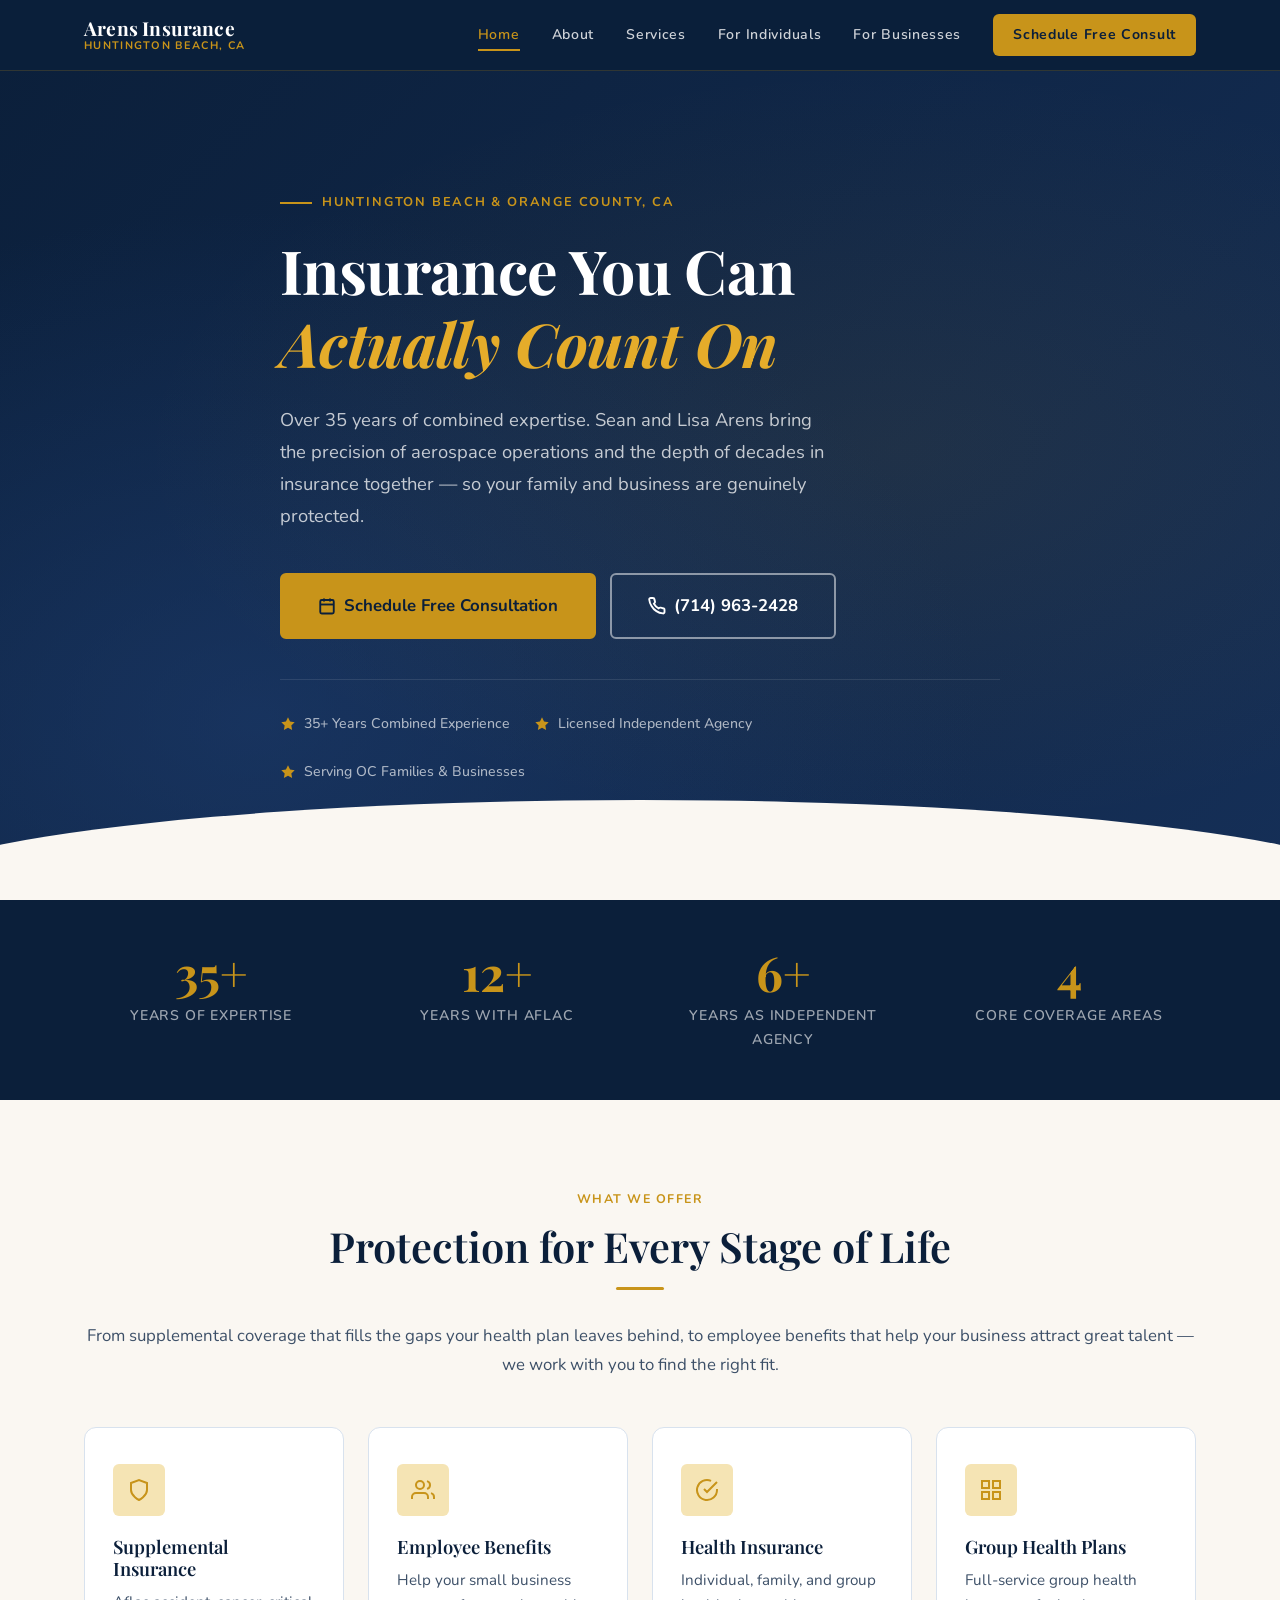
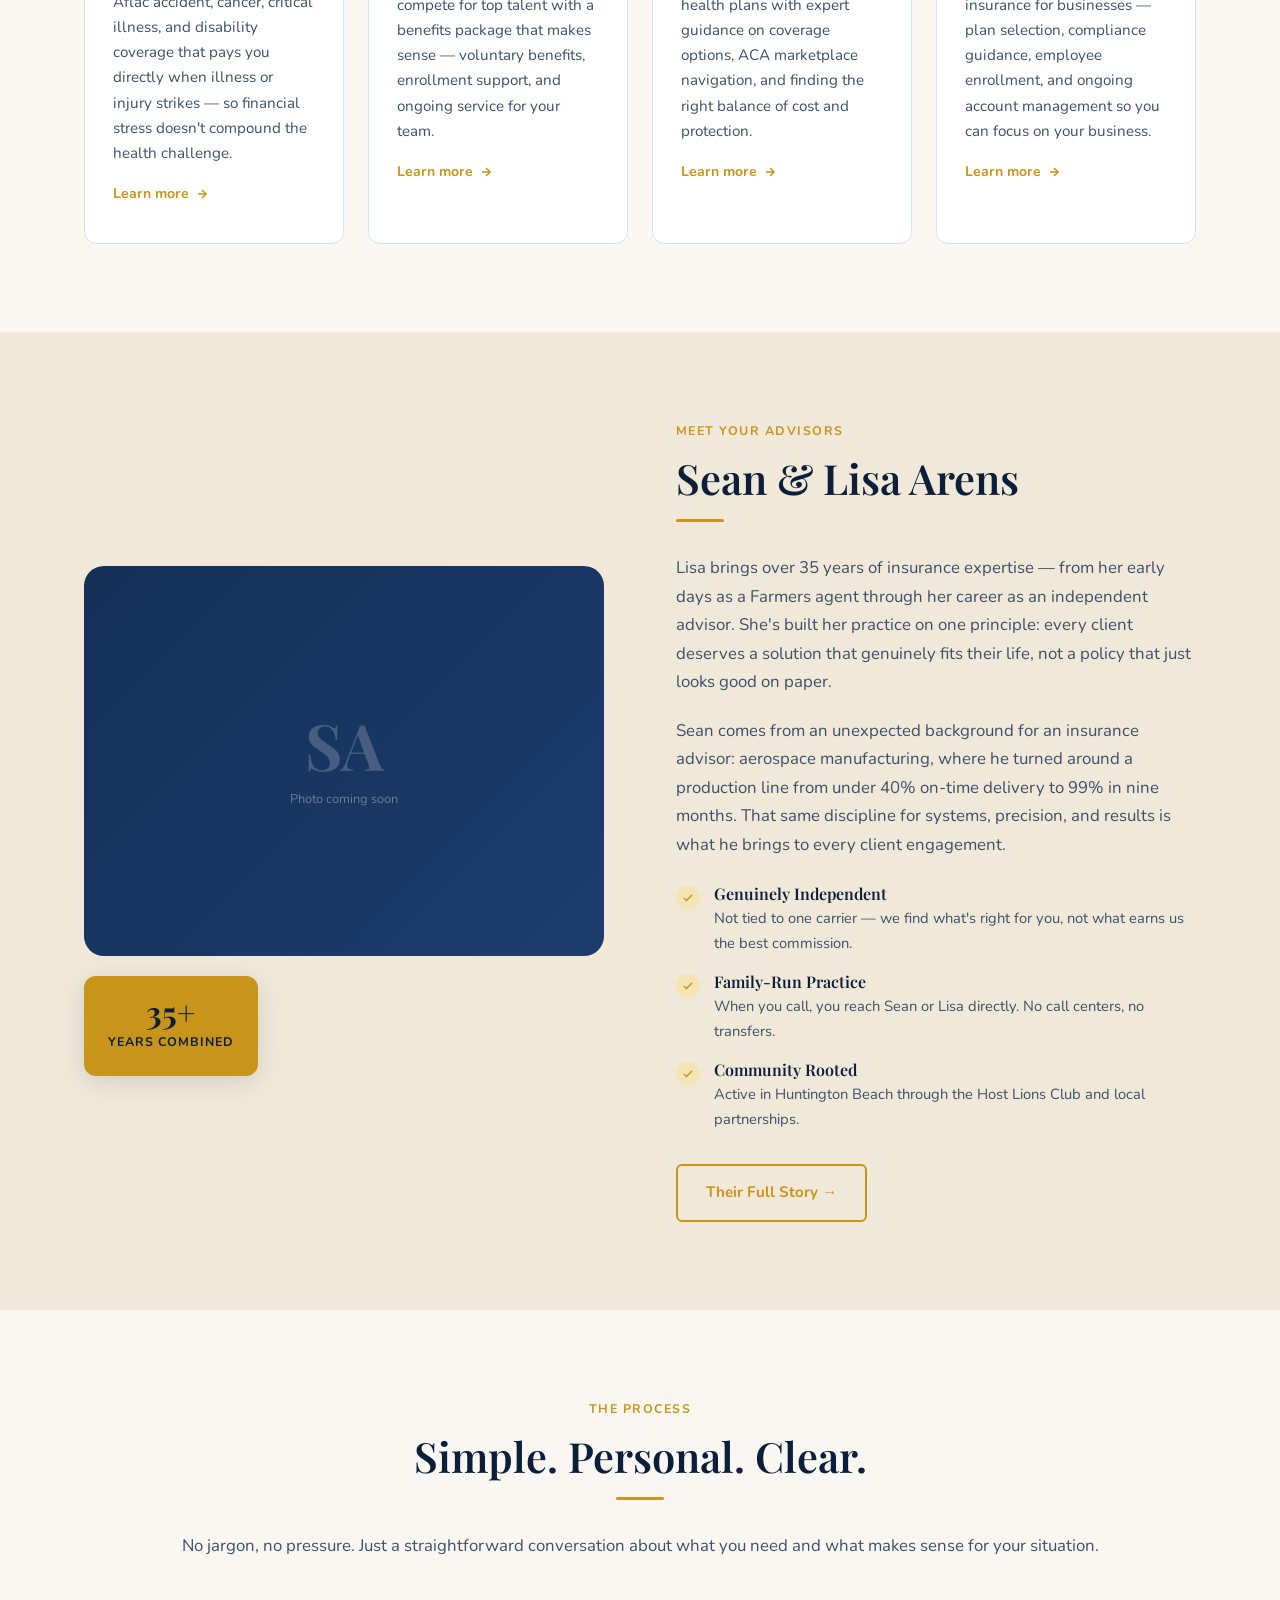
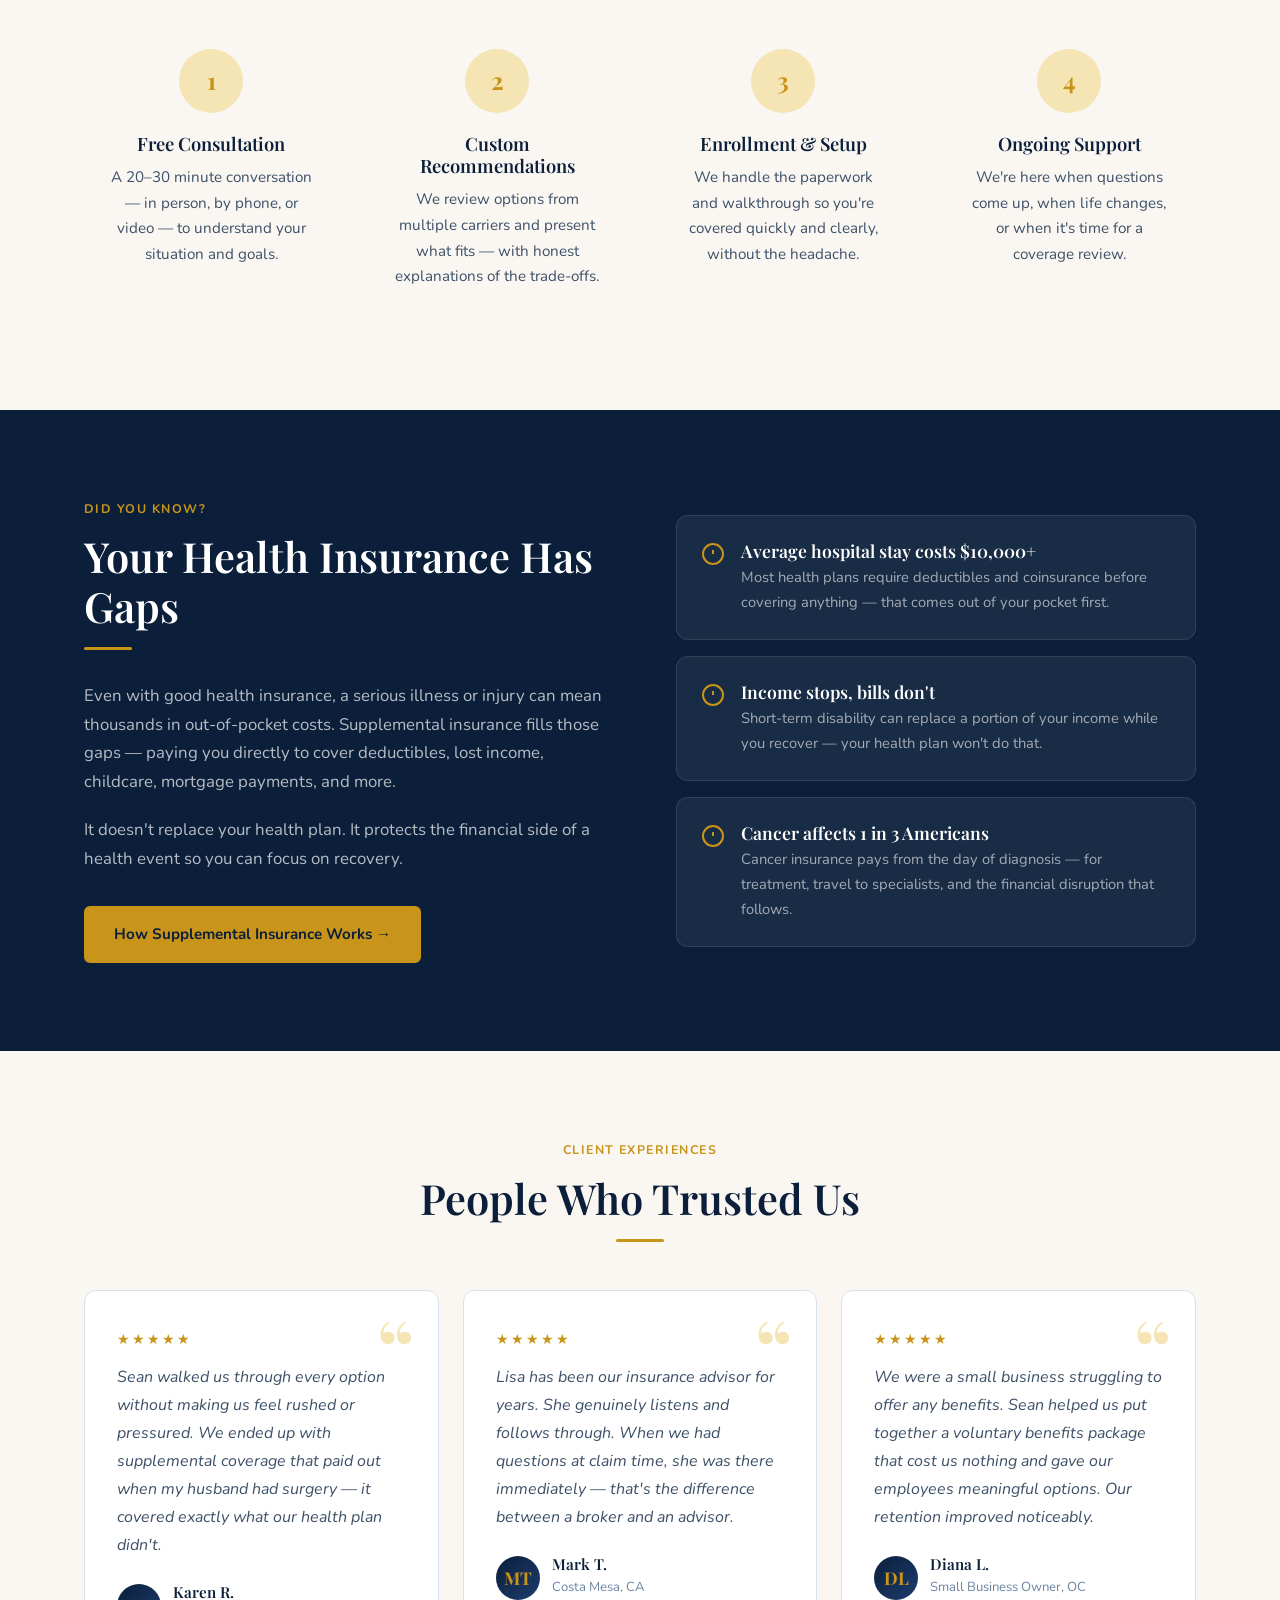
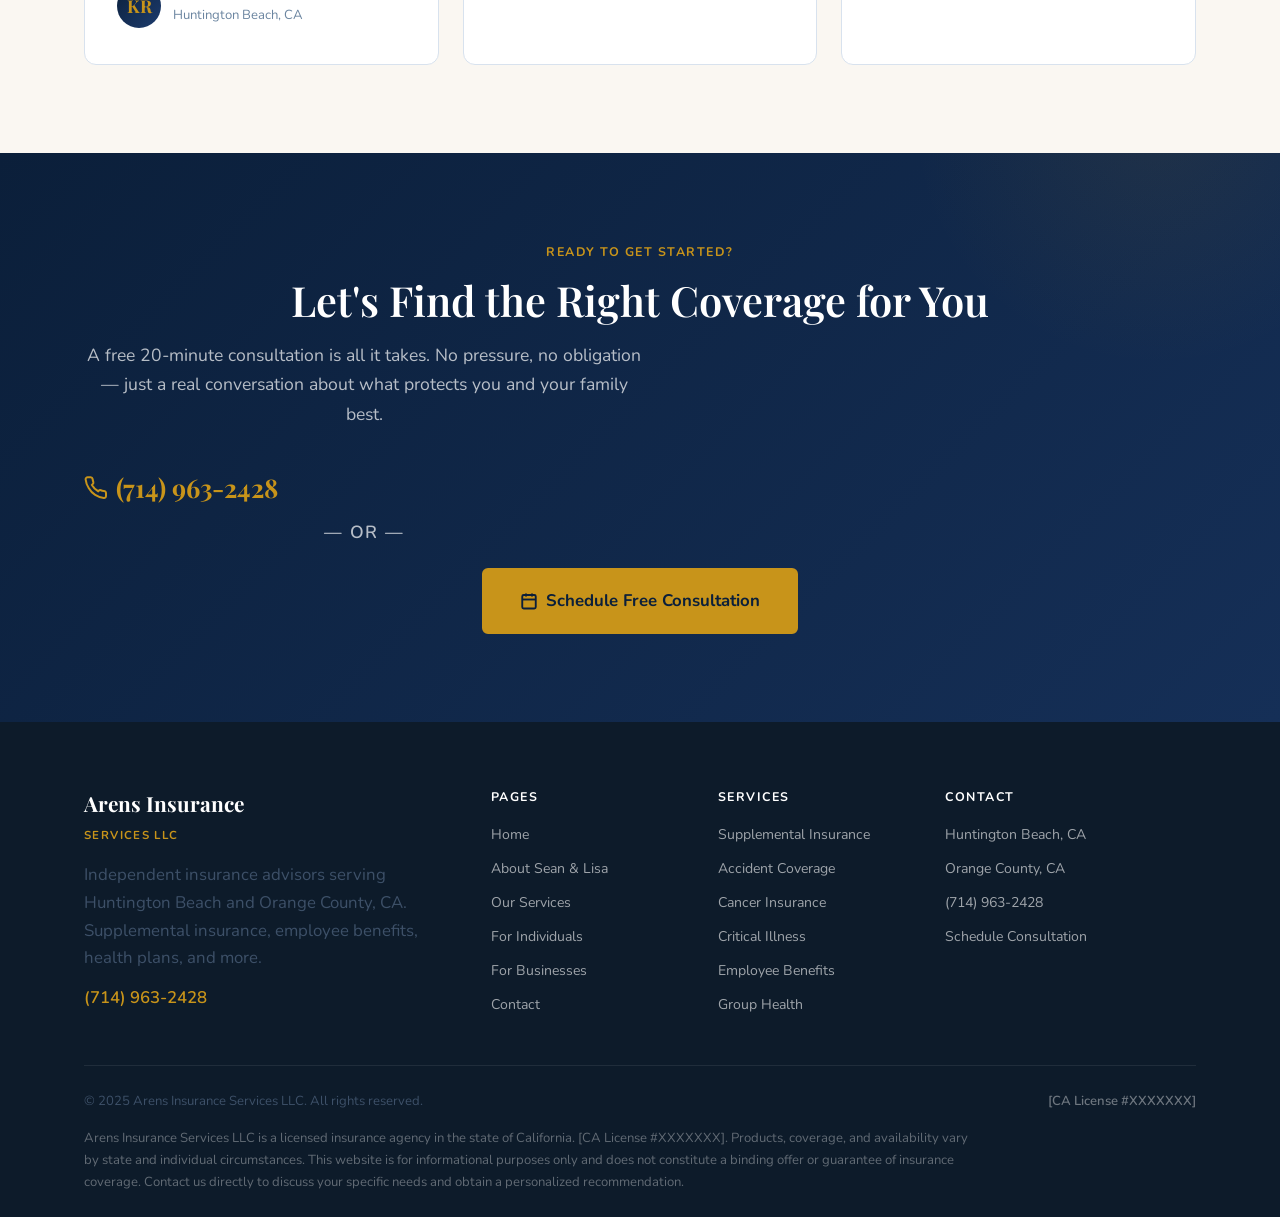
==== index.html @ 221b2eea "Initial website deployment" ====
<!DOCTYPE html>
<html lang="en">
<head>
  <meta charset="UTF-8">
  <meta name="viewport" content="width=device-width, initial-scale=1.0">
  <meta name="description" content="Arens Insurance Services — Huntington Beach's trusted independent insurance agency. Supplemental insurance, employee benefits, health insurance, and more. Sean & Lisa Arens, serving Orange County, CA.">
  <title>Arens Insurance Services | Huntington Beach, CA</title>
  <link rel="stylesheet" href="styles.css">
</head>
<body>

<!-- NAV -->
<nav class="nav">
  <div class="container nav-inner">
    <a href="index.html" class="nav-logo">
      <span class="nav-logo-name">Arens Insurance</span>
      <span class="nav-logo-tagline">Huntington Beach, CA</span>
    </a>
    <div class="nav-links">
      <a href="index.html">Home</a>
      <a href="about.html">About</a>
      <a href="services.html">Services</a>
      <a href="individuals.html">For Individuals</a>
      <a href="businesses.html">For Businesses</a>
      <a href="contact.html" class="nav-cta">Schedule Free Consult</a>
    </div>
    <button class="hamburger" aria-label="Toggle menu">
      <span></span><span></span><span></span>
    </button>
  </div>
</nav>

<!-- HERO -->
<section class="hero">
  <div class="hero-bg"></div>
  <div class="hero-wave"></div>
  <div class="container">
    <div class="hero-content">
      <span class="hero-eyebrow animate-fade-up">Huntington Beach &amp; Orange County, CA</span>
      <h1 class="animate-fade-up delay-1">
        Insurance You Can<br>
        <em>Actually Count On</em>
      </h1>
      <p class="hero-sub animate-fade-up delay-2">
        Over 35 years of combined expertise. Sean and Lisa Arens bring the precision 
        of aerospace operations and the depth of decades in insurance together — 
        so your family and business are genuinely protected.
      </p>
      <div class="btn-group animate-fade-up delay-3">
        <a href="contact.html" class="btn btn-primary btn-lg">
          <svg width="18" height="18" viewBox="0 0 24 24" fill="none" stroke="currentColor" stroke-width="2.5"><rect x="3" y="4" width="18" height="18" rx="2"/><line x1="16" y1="2" x2="16" y2="6"/><line x1="8" y1="2" x2="8" y2="6"/><line x1="3" y1="10" x2="21" y2="10"/></svg>
          Schedule Free Consultation
        </a>
        <a href="tel:7149632428" class="btn btn-outline btn-lg">
          <svg width="18" height="18" viewBox="0 0 24 24" fill="none" stroke="currentColor" stroke-width="2.5"><path d="M22 16.92v3a2 2 0 0 1-2.18 2 19.79 19.79 0 0 1-8.63-3.07A19.5 19.5 0 0 1 4.69 12a19.79 19.79 0 0 1-3.07-8.67A2 2 0 0 1 3.6 1.28h3a2 2 0 0 1 2 1.72c.127.96.361 1.903.7 2.81a2 2 0 0 1-.45 2.11L7.91 8.96a16 16 0 0 0 6.29 6.29l.54-.54a2 2 0 0 1 2.11-.45c.907.339 1.85.573 2.81.7A2 2 0 0 1 22 16.92z"/></svg>
          (714) 963-2428
        </a>
      </div>
      <div class="hero-trust animate-fade-up delay-4">
        <div class="hero-trust-item">
          <svg width="16" height="16" viewBox="0 0 24 24" fill="currentColor"><path d="M12 2l3.09 6.26L22 9.27l-5 4.87 1.18 6.88L12 17.77l-6.18 3.25L7 14.14 2 9.27l6.91-1.01L12 2z"/></svg>
          35+ Years Combined Experience
        </div>
        <div class="hero-trust-item">
          <svg width="16" height="16" viewBox="0 0 24 24" fill="currentColor"><path d="M12 2l3.09 6.26L22 9.27l-5 4.87 1.18 6.88L12 17.77l-6.18 3.25L7 14.14 2 9.27l6.91-1.01L12 2z"/></svg>
          Licensed Independent Agency
        </div>
        <div class="hero-trust-item">
          <svg width="16" height="16" viewBox="0 0 24 24" fill="currentColor"><path d="M12 2l3.09 6.26L22 9.27l-5 4.87 1.18 6.88L12 17.77l-6.18 3.25L7 14.14 2 9.27l6.91-1.01L12 2z"/></svg>
          Serving OC Families &amp; Businesses
        </div>
      </div>
    </div>
  </div>
</section>

<!-- STATS BAR -->
<div class="stats-bar">
  <div class="container">
    <div class="stats-grid">
      <div class="stat-item">
        <div class="stat-number">35+</div>
        <div class="stat-label">Years of Expertise</div>
      </div>
      <div class="stat-item">
        <div class="stat-number">12+</div>
        <div class="stat-label">Years with Aflac</div>
      </div>
      <div class="stat-item">
        <div class="stat-number">6+</div>
        <div class="stat-label">Years as Independent Agency</div>
      </div>
      <div class="stat-item">
        <div class="stat-number">4</div>
        <div class="stat-label">Core Coverage Areas</div>
      </div>
    </div>
  </div>
</div>

<!-- SERVICES OVERVIEW -->
<section class="section">
  <div class="container">
    <div class="text-center" style="margin-bottom:48px">
      <span class="section-label">What We Offer</span>
      <h2 class="section-title">Protection for Every Stage of Life</h2>
      <div class="divider divider-center"></div>
      <p>From supplemental coverage that fills the gaps your health plan leaves behind, to employee benefits that help your business attract great talent — we work with you to find the right fit.</p>
    </div>
    <div class="services-grid">
      <div class="service-card">
        <div class="service-icon">
          <svg width="24" height="24" viewBox="0 0 24 24" fill="none" stroke="currentColor" stroke-width="2"><path d="M12 22s8-4 8-10V5l-8-3-8 3v7c0 6 8 10 8 10z"/></svg>
        </div>
        <h3>Supplemental Insurance</h3>
        <p>Aflac accident, cancer, critical illness, and disability coverage that pays you directly when illness or injury strikes — so financial stress doesn't compound the health challenge.</p>
        <a href="services.html" class="service-card-link">
          Learn more
          <svg width="14" height="14" viewBox="0 0 24 24" fill="none" stroke="currentColor" stroke-width="2.5"><path d="M5 12h14M12 5l7 7-7 7"/></svg>
        </a>
      </div>
      <div class="service-card">
        <div class="service-icon">
          <svg width="24" height="24" viewBox="0 0 24 24" fill="none" stroke="currentColor" stroke-width="2"><path d="M17 21v-2a4 4 0 0 0-4-4H5a4 4 0 0 0-4 4v2"/><circle cx="9" cy="7" r="4"/><path d="M23 21v-2a4 4 0 0 0-3-3.87"/><path d="M16 3.13a4 4 0 0 1 0 7.75"/></svg>
        </div>
        <h3>Employee Benefits</h3>
        <p>Help your small business compete for top talent with a benefits package that makes sense — voluntary benefits, enrollment support, and ongoing service for your team.</p>
        <a href="businesses.html" class="service-card-link">
          Learn more
          <svg width="14" height="14" viewBox="0 0 24 24" fill="none" stroke="currentColor" stroke-width="2.5"><path d="M5 12h14M12 5l7 7-7 7"/></svg>
        </a>
      </div>
      <div class="service-card">
        <div class="service-icon">
          <svg width="24" height="24" viewBox="0 0 24 24" fill="none" stroke="currentColor" stroke-width="2"><path d="M22 11.08V12a10 10 0 1 1-5.93-9.14"/><polyline points="22 4 12 14.01 9 11.01"/></svg>
        </div>
        <h3>Health Insurance</h3>
        <p>Individual, family, and group health plans with expert guidance on coverage options, ACA marketplace navigation, and finding the right balance of cost and protection.</p>
        <a href="individuals.html" class="service-card-link">
          Learn more
          <svg width="14" height="14" viewBox="0 0 24 24" fill="none" stroke="currentColor" stroke-width="2.5"><path d="M5 12h14M12 5l7 7-7 7"/></svg>
        </a>
      </div>
      <div class="service-card">
        <div class="service-icon">
          <svg width="24" height="24" viewBox="0 0 24 24" fill="none" stroke="currentColor" stroke-width="2"><rect x="3" y="3" width="7" height="7"/><rect x="14" y="3" width="7" height="7"/><rect x="14" y="14" width="7" height="7"/><rect x="3" y="14" width="7" height="7"/></svg>
        </div>
        <h3>Group Health Plans</h3>
        <p>Full-service group health insurance for businesses — plan selection, compliance guidance, employee enrollment, and ongoing account management so you can focus on your business.</p>
        <a href="businesses.html" class="service-card-link">
          Learn more
          <svg width="14" height="14" viewBox="0 0 24 24" fill="none" stroke="currentColor" stroke-width="2.5"><path d="M5 12h14M12 5l7 7-7 7"/></svg>
        </a>
      </div>
    </div>
  </div>
</section>

<!-- MEET SEAN & LISA -->
<section class="section section-sand">
  <div class="container">
    <div class="two-col">
      <div class="col-img">
        <div class="col-img-main" style="min-height:360px">
          <div style="text-align:center;padding:40px">
            <div style="font-family:var(--font-display);font-size:4rem;font-weight:700;color:rgba(255,255,255,.2);line-height:1">SA</div>
            <p style="color:rgba(255,255,255,.35);font-size:.8rem;margin-top:12px">Photo coming soon</p>
          </div>
        </div>
        <div class="col-img-badge" style="position:relative;bottom:auto;right:auto;display:inline-block;margin-top:20px">
          <strong>35+</strong>
          <span>Years Combined</span>
        </div>
      </div>
      <div>
        <span class="section-label">Meet Your Advisors</span>
        <h2 class="section-title">Sean &amp; Lisa Arens</h2>
        <div class="divider"></div>
        <p style="margin-bottom:20px">
          Lisa brings over 35 years of insurance expertise — from her early days as a Farmers agent through her career as an independent advisor. She's built her practice on one principle: every client deserves a solution that genuinely fits their life, not a policy that just looks good on paper.
        </p>
        <p style="margin-bottom:24px">
          Sean comes from an unexpected background for an insurance advisor: aerospace manufacturing, where he turned around a production line from under 40% on-time delivery to 99% in nine months. That same discipline for systems, precision, and results is what he brings to every client engagement.
        </p>
        <div class="feature-list">
          <div class="feature-item">
            <div class="feature-check">
              <svg width="12" height="12" viewBox="0 0 24 24" fill="none" stroke="currentColor" stroke-width="3"><polyline points="20 6 9 17 4 12"/></svg>
            </div>
            <div class="feature-item-content">
              <h4>Genuinely Independent</h4>
              <p>Not tied to one carrier — we find what's right for you, not what earns us the best commission.</p>
            </div>
          </div>
          <div class="feature-item">
            <div class="feature-check">
              <svg width="12" height="12" viewBox="0 0 24 24" fill="none" stroke="currentColor" stroke-width="3"><polyline points="20 6 9 17 4 12"/></svg>
            </div>
            <div class="feature-item-content">
              <h4>Family-Run Practice</h4>
              <p>When you call, you reach Sean or Lisa directly. No call centers, no transfers.</p>
            </div>
          </div>
          <div class="feature-item">
            <div class="feature-check">
              <svg width="12" height="12" viewBox="0 0 24 24" fill="none" stroke="currentColor" stroke-width="3"><polyline points="20 6 9 17 4 12"/></svg>
            </div>
            <div class="feature-item-content">
              <h4>Community Rooted</h4>
              <p>Active in Huntington Beach through the Host Lions Club and local partnerships.</p>
            </div>
          </div>
        </div>
        <a href="about.html" class="btn btn-outline-amber" style="margin-top:8px">Their Full Story →</a>
      </div>
    </div>
  </div>
</section>

<!-- HOW IT WORKS -->
<section class="section">
  <div class="container">
    <div class="text-center" style="margin-bottom:56px">
      <span class="section-label">The Process</span>
      <h2 class="section-title">Simple. Personal. Clear.</h2>
      <div class="divider divider-center"></div>
      <p>No jargon, no pressure. Just a straightforward conversation about what you need and what makes sense for your situation.</p>
    </div>
    <div style="display:grid;grid-template-columns:repeat(auto-fit,minmax(240px,1fr));gap:32px">
      <div style="text-align:center;padding:32px 24px">
        <div style="width:64px;height:64px;background:var(--amber-pale);border-radius:50%;display:flex;align-items:center;justify-content:center;margin:0 auto 20px;font-family:var(--font-display);font-size:1.5rem;font-weight:700;color:var(--amber)">1</div>
        <h3 style="font-size:1.15rem;margin-bottom:10px">Free Consultation</h3>
        <p style="font-size:.95rem">A 20–30 minute conversation — in person, by phone, or video — to understand your situation and goals.</p>
      </div>
      <div style="text-align:center;padding:32px 24px">
        <div style="width:64px;height:64px;background:var(--amber-pale);border-radius:50%;display:flex;align-items:center;justify-content:center;margin:0 auto 20px;font-family:var(--font-display);font-size:1.5rem;font-weight:700;color:var(--amber)">2</div>
        <h3 style="font-size:1.15rem;margin-bottom:10px">Custom Recommendations</h3>
        <p style="font-size:.95rem">We review options from multiple carriers and present what fits — with honest explanations of the trade-offs.</p>
      </div>
      <div style="text-align:center;padding:32px 24px">
        <div style="width:64px;height:64px;background:var(--amber-pale);border-radius:50%;display:flex;align-items:center;justify-content:center;margin:0 auto 20px;font-family:var(--font-display);font-size:1.5rem;font-weight:700;color:var(--amber)">3</div>
        <h3 style="font-size:1.15rem;margin-bottom:10px">Enrollment &amp; Setup</h3>
        <p style="font-size:.95rem">We handle the paperwork and walkthrough so you're covered quickly and clearly, without the headache.</p>
      </div>
      <div style="text-align:center;padding:32px 24px">
        <div style="width:64px;height:64px;background:var(--amber-pale);border-radius:50%;display:flex;align-items:center;justify-content:center;margin:0 auto 20px;font-family:var(--font-display);font-size:1.5rem;font-weight:700;color:var(--amber)">4</div>
        <h3 style="font-size:1.15rem;margin-bottom:10px">Ongoing Support</h3>
        <p style="font-size:.95rem">We're here when questions come up, when life changes, or when it's time for a coverage review.</p>
      </div>
    </div>
  </div>
</section>

<!-- WHY SUPPLEMENTAL -->
<section class="section section-dark">
  <div class="container">
    <div class="two-col">
      <div>
        <span class="section-label" style="color:var(--amber)">Did You Know?</span>
        <h2 class="section-title" style="color:var(--warm-white)">Your Health Insurance Has Gaps</h2>
        <div class="divider"></div>
        <p style="color:rgba(255,255,255,.7);margin-bottom:20px">
          Even with good health insurance, a serious illness or injury can mean thousands in out-of-pocket costs. Supplemental insurance fills those gaps — paying you directly to cover deductibles, lost income, childcare, mortgage payments, and more.
        </p>
        <p style="color:rgba(255,255,255,.7);margin-bottom:32px">
          It doesn't replace your health plan. It protects the financial side of a health event so you can focus on recovery.
        </p>
        <a href="individuals.html" class="btn btn-primary">How Supplemental Insurance Works →</a>
      </div>
      <div style="display:flex;flex-direction:column;gap:16px">
        <div style="background:rgba(255,255,255,.06);border:1px solid rgba(255,255,255,.1);border-radius:var(--radius-md);padding:24px;display:flex;gap:16px;align-items:flex-start">
          <div style="color:var(--amber);flex-shrink:0;margin-top:2px">
            <svg width="24" height="24" viewBox="0 0 24 24" fill="none" stroke="currentColor" stroke-width="2"><circle cx="12" cy="12" r="10"/><line x1="12" y1="8" x2="12" y2="12"/><line x1="12" y1="16" x2="12.01" y2="16"/></svg>
          </div>
          <div>
            <h4 style="color:var(--warm-white);margin-bottom:4px">Average hospital stay costs $10,000+</h4>
            <p style="color:rgba(255,255,255,.6);font-size:.92rem;margin:0">Most health plans require deductibles and coinsurance before covering anything — that comes out of your pocket first.</p>
          </div>
        </div>
        <div style="background:rgba(255,255,255,.06);border:1px solid rgba(255,255,255,.1);border-radius:var(--radius-md);padding:24px;display:flex;gap:16px;align-items:flex-start">
          <div style="color:var(--amber);flex-shrink:0;margin-top:2px">
            <svg width="24" height="24" viewBox="0 0 24 24" fill="none" stroke="currentColor" stroke-width="2"><circle cx="12" cy="12" r="10"/><line x1="12" y1="8" x2="12" y2="12"/><line x1="12" y1="16" x2="12.01" y2="16"/></svg>
          </div>
          <div>
            <h4 style="color:var(--warm-white);margin-bottom:4px">Income stops, bills don't</h4>
            <p style="color:rgba(255,255,255,.6);font-size:.92rem;margin:0">Short-term disability can replace a portion of your income while you recover — your health plan won't do that.</p>
          </div>
        </div>
        <div style="background:rgba(255,255,255,.06);border:1px solid rgba(255,255,255,.1);border-radius:var(--radius-md);padding:24px;display:flex;gap:16px;align-items:flex-start">
          <div style="color:var(--amber);flex-shrink:0;margin-top:2px">
            <svg width="24" height="24" viewBox="0 0 24 24" fill="none" stroke="currentColor" stroke-width="2"><circle cx="12" cy="12" r="10"/><line x1="12" y1="8" x2="12" y2="12"/><line x1="12" y1="16" x2="12.01" y2="16"/></svg>
          </div>
          <div>
            <h4 style="color:var(--warm-white);margin-bottom:4px">Cancer affects 1 in 3 Americans</h4>
            <p style="color:rgba(255,255,255,.6);font-size:.92rem;margin:0">Cancer insurance pays from the day of diagnosis — for treatment, travel to specialists, and the financial disruption that follows.</p>
          </div>
        </div>
      </div>
    </div>
  </div>
</section>

<!-- TESTIMONIALS -->
<section class="section">
  <div class="container">
    <div class="text-center" style="margin-bottom:48px">
      <span class="section-label">Client Experiences</span>
      <h2 class="section-title">People Who Trusted Us</h2>
      <div class="divider divider-center"></div>
    </div>
    <div class="testimonials-grid">
      <div class="testimonial-card">
        <div class="stars">★★★★★</div>
        <p class="testimonial-text">Sean walked us through every option without making us feel rushed or pressured. We ended up with supplemental coverage that paid out when my husband had surgery — it covered exactly what our health plan didn't.</p>
        <div class="testimonial-author">
          <div class="author-avatar">KR</div>
          <div class="author-info">
            <h4>Karen R.</h4>
            <span>Huntington Beach, CA</span>
          </div>
        </div>
      </div>
      <div class="testimonial-card">
        <div class="stars">★★★★★</div>
        <p class="testimonial-text">Lisa has been our insurance advisor for years. She genuinely listens and follows through. When we had questions at claim time, she was there immediately — that's the difference between a broker and an advisor.</p>
        <div class="testimonial-author">
          <div class="author-avatar">MT</div>
          <div class="author-info">
            <h4>Mark T.</h4>
            <span>Costa Mesa, CA</span>
          </div>
        </div>
      </div>
      <div class="testimonial-card">
        <div class="stars">★★★★★</div>
        <p class="testimonial-text">We were a small business struggling to offer any benefits. Sean helped us put together a voluntary benefits package that cost us nothing and gave our employees meaningful options. Our retention improved noticeably.</p>
        <div class="testimonial-author">
          <div class="author-avatar">DL</div>
          <div class="author-info">
            <h4>Diana L.</h4>
            <span>Small Business Owner, OC</span>
          </div>
        </div>
      </div>
    </div>
  </div>
</section>

<!-- CTA -->
<section class="cta-section">
  <div class="container text-center">
    <div class="cta-inner">
      <span class="section-label">Ready to Get Started?</span>
      <h2>Let's Find the Right Coverage for You</h2>
      <p>A free 20-minute consultation is all it takes. No pressure, no obligation — just a real conversation about what protects you and your family best.</p>
      <div class="cta-phones">
        <svg width="24" height="24" viewBox="0 0 24 24" fill="none" stroke="currentColor" stroke-width="2"><path d="M22 16.92v3a2 2 0 0 1-2.18 2 19.79 19.79 0 0 1-8.63-3.07A19.5 19.5 0 0 1 4.69 12a19.79 19.79 0 0 1-3.07-8.67A2 2 0 0 1 3.6 1.28h3a2 2 0 0 1 2 1.72c.127.96.361 1.903.7 2.81a2 2 0 0 1-.45 2.11L7.91 8.96a16 16 0 0 0 6.29 6.29l.54-.54a2 2 0 0 1 2.11-.45c.907.339 1.85.573 2.81.7A2 2 0 0 1 22 16.92z"/></svg>
        <a href="tel:7149632428">(714) 963-2428</a>
      </div>
      <p class="cta-or" style="margin-bottom:20px">— or —</p>
      <a href="contact.html" class="btn btn-primary btn-lg">
        <svg width="18" height="18" viewBox="0 0 24 24" fill="none" stroke="currentColor" stroke-width="2.5"><rect x="3" y="4" width="18" height="18" rx="2"/><line x1="16" y1="2" x2="16" y2="6"/><line x1="8" y1="2" x2="8" y2="6"/><line x1="3" y1="10" x2="21" y2="10"/></svg>
        Schedule Free Consultation
      </a>
    </div>
  </div>
</section>

<!-- FOOTER -->
<footer class="footer">
  <div class="container">
    <div class="footer-grid">
      <div class="footer-brand">
        <div class="footer-logo-name">Arens Insurance</div>
        <div class="footer-logo-tagline">Services LLC</div>
        <p>Independent insurance advisors serving Huntington Beach and Orange County, CA. Supplemental insurance, employee benefits, health plans, and more.</p>
        <p style="margin-top:12px">
          <a href="tel:7149632428" style="color:var(--amber);font-weight:600">(714) 963-2428</a>
        </p>
      </div>
      <div class="footer-col">
        <h5>Pages</h5>
        <ul>
          <li><a href="index.html">Home</a></li>
          <li><a href="about.html">About Sean &amp; Lisa</a></li>
          <li><a href="services.html">Our Services</a></li>
          <li><a href="individuals.html">For Individuals</a></li>
          <li><a href="businesses.html">For Businesses</a></li>
          <li><a href="contact.html">Contact</a></li>
        </ul>
      </div>
      <div class="footer-col">
        <h5>Services</h5>
        <ul>
          <li><a href="services.html">Supplemental Insurance</a></li>
          <li><a href="services.html">Accident Coverage</a></li>
          <li><a href="services.html">Cancer Insurance</a></li>
          <li><a href="services.html">Critical Illness</a></li>
          <li><a href="services.html">Employee Benefits</a></li>
          <li><a href="services.html">Group Health</a></li>
        </ul>
      </div>
      <div class="footer-col">
        <h5>Contact</h5>
        <ul>
          <li style="color:rgba(255,255,255,.6)">Huntington Beach, CA</li>
          <li style="color:rgba(255,255,255,.6)">Orange County, CA</li>
          <li><a href="tel:7149632428">(714) 963-2428</a></li>
          <li><a href="contact.html">Schedule Consultation</a></li>
        </ul>
      </div>
    </div>
    <div class="footer-bottom">
      <div class="footer-bottom-row">
        <p>© 2025 Arens Insurance Services LLC. All rights reserved.</p>
        <span class="footer-license">[CA License #XXXXXXX]</span>
      </div>
      <p class="footer-disclaimer">
        Arens Insurance Services LLC is a licensed insurance agency in the state of California. [CA License #XXXXXXX]. Products, coverage, and availability vary by state and individual circumstances. This website is for informational purposes only and does not constitute a binding offer or guarantee of insurance coverage. Contact us directly to discuss your specific needs and obtain a personalized recommendation.
      </p>
    </div>
  </div>
</footer>

<script src="script.js"></script>
</body>
</html>
---- styles.css ----
/* =====================================================
   ARENS INSURANCE SERVICES
   Elevated Coastal Professional Design System
   ===================================================== */
@import url('https://fonts.googleapis.com/css2?family=Playfair+Display:ital,wght@0,400;0,600;0,700;1,400;1,600&family=Nunito:wght@300;400;500;600;700&display=swap');

:root {
  --navy:       #0B1F3A;
  --navy-mid:   #152F57;
  --navy-light: #1D3C6E;
  --amber:      #C8941A;
  --amber-light:#E5AC2A;
  --amber-pale: #F5E4B4;
  --cream:      #FAF7F2;
  --warm-white: #FFFFFF;
  --sand:       #F0E8D9;
  --text-dark:  #0D1B2A;
  --text-mid:   #3D5068;
  --text-light: #6B85A0;
  --border:     #D8E2EE;
  --font-display: 'Playfair Display', Georgia, serif;
  --font-body:    'Nunito', -apple-system, sans-serif;
  --shadow-sm: 0 2px 8px rgba(11,31,58,0.08);
  --shadow-md: 0 6px 24px rgba(11,31,58,0.12);
  --shadow-lg: 0 16px 48px rgba(11,31,58,0.16);
  --radius-sm: 6px;
  --radius-md: 12px;
  --radius-lg: 20px;
  --transition: 0.25s ease;
  --max-width: 1160px;
}

*,*::before,*::after{box-sizing:border-box;margin:0;padding:0}
html{scroll-behavior:smooth;font-size:16px}
body{font-family:var(--font-body);color:var(--text-dark);background:var(--cream);line-height:1.7;-webkit-font-smoothing:antialiased}
img{max-width:100%;display:block}
a{color:inherit;text-decoration:none}
ul{list-style:none}

h1,h2,h3,h4{font-family:var(--font-display);line-height:1.2;color:var(--navy)}
h1{font-size:clamp(2.2rem,5vw,3.8rem);font-weight:700}
h2{font-size:clamp(1.7rem,3.5vw,2.6rem);font-weight:600}
h3{font-size:clamp(1.2rem,2.5vw,1.5rem);font-weight:600}
h4{font-size:1.1rem;font-weight:600}
p{color:var(--text-mid);font-size:1.05rem}

.container{max-width:var(--max-width);margin:0 auto;padding:0 24px}
.section{padding:88px 0}
.section-sm{padding:56px 0}
.section-dark{background:var(--navy)}
.section-sand{background:var(--sand)}
.text-center{text-align:center}
.text-amber{color:var(--amber)}
.text-white{color:var(--warm-white)}

.section-label{font-family:var(--font-body);font-size:.78rem;font-weight:700;letter-spacing:.12em;text-transform:uppercase;color:var(--amber);margin-bottom:12px;display:block}
.section-title{margin-bottom:16px}
.section-title+p{max-width:600px;font-size:1.1rem}
.text-center .section-title+p{margin:0 auto}
.divider{width:48px;height:3px;background:var(--amber);border-radius:2px;margin:16px 0 32px}
.divider-center{margin:16px auto 32px}

/* NAV */
.nav{position:fixed;top:0;left:0;right:0;z-index:1000;background:rgba(11,31,58,.97);backdrop-filter:blur(12px);border-bottom:1px solid rgba(200,148,26,.2);transition:var(--transition)}
.nav-inner{display:flex;align-items:center;justify-content:space-between;height:70px}
.nav-logo{display:flex;flex-direction:column;line-height:1.1}
.nav-logo-name{font-family:var(--font-display);font-size:1.2rem;font-weight:700;color:var(--warm-white);letter-spacing:.01em}
.nav-logo-tagline{font-size:.68rem;font-weight:700;letter-spacing:.12em;text-transform:uppercase;color:var(--amber)}
.nav-links{display:flex;align-items:center;gap:32px}
.nav-links a{font-size:.88rem;font-weight:600;letter-spacing:.05em;color:rgba(255,255,255,.8);transition:color var(--transition);position:relative}
.nav-links a::after{content:'';position:absolute;bottom:-4px;left:0;right:0;height:2px;background:var(--amber);transform:scaleX(0);transition:transform var(--transition);transform-origin:left}
.nav-links a:hover{color:var(--warm-white)}
.nav-links a:hover::after,.nav-links a.active::after{transform:scaleX(1)}
.nav-links a.active{color:var(--amber)}
.nav-cta{background:var(--amber)!important;color:var(--navy)!important;padding:9px 20px;border-radius:var(--radius-sm);font-weight:700!important;transition:background var(--transition),transform var(--transition)!important}
.nav-cta:hover{background:var(--amber-light)!important;transform:translateY(-1px)}
.nav-cta::after{display:none!important}
.hamburger{display:none;flex-direction:column;gap:5px;background:none;border:none;cursor:pointer;padding:4px}
.hamburger span{display:block;width:24px;height:2px;background:var(--warm-white);border-radius:2px;transition:var(--transition)}

/* BUTTONS */
.btn{display:inline-flex;align-items:center;gap:8px;font-family:var(--font-body);font-size:.95rem;font-weight:700;padding:14px 28px;border-radius:var(--radius-sm);transition:all var(--transition);cursor:pointer;border:2px solid transparent;white-space:nowrap}
.btn-primary{background:var(--amber);color:var(--navy);border-color:var(--amber)}
.btn-primary:hover{background:var(--amber-light);border-color:var(--amber-light);transform:translateY(-2px);box-shadow:0 6px 20px rgba(200,148,26,.35)}
.btn-outline{background:transparent;color:var(--warm-white);border-color:rgba(255,255,255,.5)}
.btn-outline:hover{background:rgba(255,255,255,.1);border-color:var(--warm-white);transform:translateY(-2px)}
.btn-outline-amber{background:transparent;color:var(--amber);border-color:var(--amber)}
.btn-outline-amber:hover{background:var(--amber);color:var(--navy);transform:translateY(-2px)}
.btn-lg{padding:17px 36px;font-size:1.05rem}
.btn-group{display:flex;flex-wrap:wrap;gap:14px;align-items:center}

/* HERO */
.hero{min-height:100vh;display:flex;align-items:center;position:relative;background:var(--navy);overflow:hidden;padding-top:70px}
.hero-bg{position:absolute;inset:0;background:radial-gradient(ellipse at 70% 50%,rgba(200,148,26,.08) 0%,transparent 60%),radial-gradient(ellipse at 20% 80%,rgba(29,60,110,.6) 0%,transparent 50%),linear-gradient(135deg,#0B1F3A 0%,#152F57 100%)}
.hero-wave{position:absolute;bottom:0;left:0;right:0;height:100px;background:var(--cream);clip-path:ellipse(60% 100% at 50% 100%)}
.hero-content{position:relative;z-index:2;max-width:720px;padding:80px 0}
.hero-eyebrow{display:inline-flex;align-items:center;gap:10px;font-size:.8rem;font-weight:700;letter-spacing:.14em;text-transform:uppercase;color:var(--amber);margin-bottom:20px}
.hero-eyebrow::before{content:'';display:block;width:32px;height:2px;background:var(--amber)}
.hero h1{color:var(--warm-white);margin-bottom:24px;letter-spacing:-.01em}
.hero h1 em{font-style:italic;color:var(--amber-light)}
.hero-sub{font-size:1.15rem;color:rgba(255,255,255,.75);line-height:1.75;margin-bottom:40px;max-width:560px}
.hero-trust{display:flex;flex-wrap:wrap;gap:24px;margin-top:40px;padding-top:32px;border-top:1px solid rgba(255,255,255,.1)}
.hero-trust-item{display:flex;align-items:center;gap:8px;font-size:.88rem;color:rgba(255,255,255,.65);font-weight:500}
.hero-trust-item svg{color:var(--amber);flex-shrink:0}

/* CARDS */
.services-grid{display:grid;grid-template-columns:repeat(auto-fit,minmax(260px,1fr));gap:24px}
.service-card{background:var(--warm-white);border-radius:var(--radius-md);padding:36px 28px;border:1px solid var(--border);transition:all var(--transition);position:relative;overflow:hidden}
.service-card::before{content:'';position:absolute;top:0;left:0;right:0;height:3px;background:var(--amber);transform:scaleX(0);transform-origin:left;transition:transform var(--transition)}
.service-card:hover{transform:translateY(-4px);box-shadow:var(--shadow-md);border-color:transparent}
.service-card:hover::before{transform:scaleX(1)}
.service-icon{width:52px;height:52px;background:var(--amber-pale);border-radius:var(--radius-sm);display:flex;align-items:center;justify-content:center;margin-bottom:20px;color:var(--amber)}
.service-card h3{margin-bottom:10px;font-size:1.15rem}
.service-card p{font-size:.95rem;line-height:1.65}
.service-card-link{display:inline-flex;align-items:center;gap:6px;font-size:.88rem;font-weight:700;color:var(--amber);margin-top:16px;transition:gap var(--transition)}
.service-card-link:hover{gap:10px}

/* STATS */
.stats-bar{background:var(--navy);padding:48px 0}
.stats-grid{display:grid;grid-template-columns:repeat(auto-fit,minmax(200px,1fr));gap:32px;text-align:center}
.stat-number{font-family:var(--font-display);font-size:3rem;font-weight:700;color:var(--amber);line-height:1;margin-bottom:8px}
.stat-label{font-size:.88rem;font-weight:600;letter-spacing:.06em;text-transform:uppercase;color:rgba(255,255,255,.6)}

/* TWO COL */
.two-col{display:grid;grid-template-columns:1fr 1fr;gap:72px;align-items:center}
.two-col.reverse{direction:rtl}
.two-col.reverse>*{direction:ltr}
.col-img-main{border-radius:var(--radius-lg);overflow:hidden;aspect-ratio:4/3;background:linear-gradient(135deg,var(--navy-mid),var(--navy-light));display:flex;align-items:center;justify-content:center;position:relative}
.col-img-badge{position:absolute;bottom:-16px;right:-16px;background:var(--amber);color:var(--navy);padding:20px 24px;border-radius:var(--radius-md);text-align:center;box-shadow:var(--shadow-md)}
.col-img-badge strong{display:block;font-family:var(--font-display);font-size:2rem;font-weight:700;line-height:1}
.col-img-badge span{font-size:.78rem;font-weight:700;letter-spacing:.08em;text-transform:uppercase}

/* FEATURE LIST */
.feature-list{display:flex;flex-direction:column;gap:16px;margin:24px 0}
.feature-item{display:flex;align-items:flex-start;gap:14px}
.feature-check{width:24px;height:24px;background:var(--amber-pale);border-radius:50%;display:flex;align-items:center;justify-content:center;flex-shrink:0;margin-top:2px;color:var(--amber)}
.feature-item-content h4{margin-bottom:3px;font-size:1rem}
.feature-item-content p{font-size:.92rem;margin:0}

/* TESTIMONIALS */
.testimonials-grid{display:grid;grid-template-columns:repeat(auto-fit,minmax(300px,1fr));gap:24px}
.testimonial-card{background:var(--warm-white);border-radius:var(--radius-md);padding:36px 32px;border:1px solid var(--border);position:relative}
.testimonial-card::before{content:'\201C';position:absolute;top:16px;right:24px;font-family:var(--font-display);font-size:5rem;color:var(--amber-pale);line-height:1;font-weight:700}
.testimonial-text{font-size:1rem;line-height:1.75;color:var(--text-mid);margin-bottom:24px;font-style:italic}
.testimonial-author{display:flex;align-items:center;gap:12px}
.author-avatar{width:44px;height:44px;border-radius:50%;background:linear-gradient(135deg,var(--navy),var(--navy-light));display:flex;align-items:center;justify-content:center;font-family:var(--font-display);font-size:1.1rem;font-weight:700;color:var(--amber);flex-shrink:0}
.author-info h4{font-size:.95rem;margin:0}
.author-info span{font-size:.82rem;color:var(--text-light)}
.stars{color:var(--amber);font-size:.9rem;letter-spacing:2px;margin-bottom:12px}

/* CTA SECTION */
.cta-section{background:linear-gradient(135deg,var(--navy) 0%,var(--navy-mid) 100%);padding:88px 0;position:relative;overflow:hidden}
.cta-section::before{content:'';position:absolute;top:-50%;right:-10%;width:500px;height:500px;background:radial-gradient(circle,rgba(200,148,26,.08) 0%,transparent 70%)}
.cta-inner{position:relative;z-index:2}
.cta-section h2{color:var(--warm-white);margin-bottom:16px}
.cta-section p{color:rgba(255,255,255,.7);font-size:1.1rem;margin-bottom:36px;max-width:560px}
.text-center .cta-section p{margin-left:auto;margin-right:auto}
.cta-phones{display:flex;align-items:center;gap:8px;font-size:1.6rem;font-family:var(--font-display);font-weight:700;color:var(--amber);margin-bottom:8px}
.cta-phones a{color:inherit}
.cta-phones a:hover{color:var(--amber-light)}
.cta-or{font-size:.85rem;color:rgba(255,255,255,.5);text-align:center;margin:4px 0;font-weight:600;letter-spacing:.08em;text-transform:uppercase}

/* PROFILES */
.profile-card{background:var(--warm-white);border-radius:var(--radius-lg);overflow:hidden;box-shadow:var(--shadow-md);border:1px solid var(--border)}
.profile-card-img{aspect-ratio:4/3;background:linear-gradient(135deg,var(--navy-mid),var(--navy-light));display:flex;align-items:center;justify-content:center;position:relative;flex-direction:column;gap:8px}
.profile-card-img .initials{font-family:var(--font-display);font-size:4rem;font-weight:700;color:rgba(255,255,255,.25);letter-spacing:-2px}
.profile-card-img .photo-note{position:absolute;bottom:12px;left:50%;transform:translateX(-50%);font-size:.7rem;color:rgba(255,255,255,.4);background:rgba(0,0,0,.3);padding:4px 10px;border-radius:20px;white-space:nowrap}
.profile-card-content{padding:32px}
.profile-card-name{font-family:var(--font-display);font-size:1.6rem;font-weight:700;color:var(--navy);margin-bottom:4px}
.profile-card-title{font-size:.82rem;font-weight:700;letter-spacing:.1em;text-transform:uppercase;color:var(--amber);margin-bottom:20px}
.profile-card-content p{font-size:.97rem;line-height:1.75;margin-bottom:12px}

/* TIMELINE */
.timeline{position:relative;padding-left:32px}
.timeline::before{content:'';position:absolute;left:10px;top:8px;bottom:8px;width:2px;background:var(--border)}
.timeline-item{position:relative;margin-bottom:28px;padding-bottom:28px;border-bottom:1px solid var(--border)}
.timeline-item:last-child{border-bottom:none;margin-bottom:0}
.timeline-item::before{content:'';position:absolute;left:-26px;top:6px;width:12px;height:12px;background:var(--amber);border-radius:50%;border:2px solid var(--cream);box-shadow:0 0 0 2px var(--amber)}
.timeline-year{font-size:.78rem;font-weight:700;letter-spacing:.1em;text-transform:uppercase;color:var(--amber);margin-bottom:4px}
.timeline-item h4{margin-bottom:4px}
.timeline-item p{font-size:.92rem;margin:0}

/* FAQ */
.faq-list{display:flex;flex-direction:column;gap:12px}
.faq-item{background:var(--warm-white);border:1px solid var(--border);border-radius:var(--radius-md);overflow:hidden}
.faq-question{width:100%;text-align:left;background:none;border:none;padding:22px 28px;display:flex;justify-content:space-between;align-items:center;gap:16px;cursor:pointer;font-family:var(--font-body);font-size:1rem;font-weight:700;color:var(--text-dark);transition:color var(--transition)}
.faq-question:hover{color:var(--amber)}
.faq-icon{width:24px;height:24px;background:var(--amber-pale);border-radius:50%;display:flex;align-items:center;justify-content:center;color:var(--amber);flex-shrink:0;transition:transform var(--transition),background var(--transition)}
.faq-item.open .faq-icon{transform:rotate(45deg);background:var(--amber);color:var(--navy)}
.faq-answer{max-height:0;overflow:hidden;transition:max-height .4s ease}
.faq-answer-inner{padding:0 28px 22px;color:var(--text-mid);font-size:.97rem;line-height:1.75}

/* PRODUCTS */
.products-grid{display:grid;grid-template-columns:repeat(auto-fit,minmax(220px,1fr));gap:20px}
.product-card{background:var(--warm-white);border-radius:var(--radius-md);padding:28px 24px;border:1px solid var(--border);transition:all var(--transition)}
.product-card:hover{border-color:var(--amber);box-shadow:var(--shadow-sm);transform:translateY(-2px)}
.product-badge{display:inline-block;font-size:.72rem;font-weight:700;letter-spacing:.1em;text-transform:uppercase;color:var(--amber);background:var(--amber-pale);padding:3px 10px;border-radius:20px;margin-bottom:14px}
.product-card h4{margin-bottom:8px;font-size:1.05rem}
.product-card p{font-size:.9rem;line-height:1.6}

/* FORM */
.form-grid{display:grid;grid-template-columns:1fr 1fr;gap:20px}
.form-group{display:flex;flex-direction:column;gap:6px}
.form-group.full{grid-column:1/-1}
label{font-size:.88rem;font-weight:700;color:var(--text-dark)}
input,select,textarea{font-family:var(--font-body);font-size:.97rem;color:var(--text-dark);background:var(--warm-white);border:1.5px solid var(--border);border-radius:var(--radius-sm);padding:13px 16px;transition:border-color var(--transition),box-shadow var(--transition);outline:none;width:100%}
input:focus,select:focus,textarea:focus{border-color:var(--amber);box-shadow:0 0 0 3px rgba(200,148,26,.12)}
textarea{resize:vertical;min-height:140px}
.form-submit-row{grid-column:1/-1;display:flex;align-items:center;gap:20px;flex-wrap:wrap;margin-top:8px}
.form-note{font-size:.82rem;color:var(--text-light)}

/* PAGE HERO */
.page-hero{background:var(--navy);padding:130px 0 72px;position:relative;overflow:hidden}
.page-hero::before{content:'';position:absolute;inset:0;background:radial-gradient(ellipse at 80% 50%,rgba(200,148,26,.07) 0%,transparent 60%),linear-gradient(135deg,#0B1F3A 0%,#152F57 100%)}
.page-hero-inner{position:relative;z-index:2}
.page-hero h1{color:var(--warm-white);margin-bottom:12px}
.page-hero p{color:rgba(255,255,255,.7);font-size:1.15rem;max-width:600px}
.breadcrumb{display:flex;align-items:center;gap:8px;font-size:.82rem;color:rgba(255,255,255,.4);margin-bottom:20px}
.breadcrumb a{color:var(--amber)}

/* CALLOUT */
.callout{background:var(--amber-pale);border-left:4px solid var(--amber);border-radius:var(--radius-sm);padding:20px 24px;margin:24px 0}
.callout p{color:var(--text-dark);font-size:.95rem;margin:0}

/* SCENARIOS */
.scenarios-grid{display:grid;grid-template-columns:repeat(auto-fit,minmax(280px,1fr));gap:24px}
.scenario-card{background:var(--warm-white);border-radius:var(--radius-md);padding:32px 28px;border:1px solid var(--border)}
.scenario-number{font-family:var(--font-display);font-size:2.5rem;font-weight:700;color:var(--amber-pale);line-height:1;margin-bottom:12px}
.scenario-card h4{margin-bottom:8px}
.scenario-card p{font-size:.93rem}

/* CONTACT */
.contact-grid{display:grid;grid-template-columns:1fr 1.4fr;gap:60px;align-items:start}
.contact-info-item{display:flex;gap:16px;align-items:flex-start;padding:20px 0;border-bottom:1px solid var(--border)}
.contact-info-item:last-child{border-bottom:none}
.contact-info-icon{width:44px;height:44px;background:var(--amber-pale);border-radius:var(--radius-sm);display:flex;align-items:center;justify-content:center;color:var(--amber);flex-shrink:0}
.contact-info-text h4{margin-bottom:4px;font-size:.95rem}
.contact-info-text p{font-size:.9rem;margin:0}
.contact-info-text a{color:var(--amber);font-weight:600}
.contact-info-text a:hover{text-decoration:underline}
.form-card{background:var(--warm-white);border-radius:var(--radius-lg);padding:40px 36px;box-shadow:var(--shadow-md);border:1px solid var(--border)}

/* FOOTER */
.footer{background:var(--text-dark);padding:64px 0 0;color:rgba(255,255,255,.6);font-size:.88rem}
.footer-grid{display:grid;grid-template-columns:2fr 1fr 1fr 1.4fr;gap:48px;margin-bottom:48px}
.footer-logo-name{font-family:var(--font-display);font-size:1.3rem;font-weight:700;color:var(--warm-white);margin-bottom:4px}
.footer-logo-tagline{font-size:.72rem;font-weight:700;letter-spacing:.12em;text-transform:uppercase;color:var(--amber);margin-bottom:16px}
.footer-brand p{line-height:1.65}
.footer-col h5{font-family:var(--font-body);font-size:.78rem;font-weight:700;letter-spacing:.12em;text-transform:uppercase;color:var(--warm-white);margin-bottom:16px}
.footer-col ul{display:flex;flex-direction:column;gap:10px}
.footer-col ul a{transition:color var(--transition)}
.footer-col ul a:hover{color:var(--amber)}
.footer-bottom{border-top:1px solid rgba(255,255,255,.08);padding:24px 0;display:flex;flex-direction:column;gap:8px}
.footer-bottom-row{display:flex;justify-content:space-between;align-items:center;gap:16px;flex-wrap:wrap}
.footer-bottom p{margin:0;font-size:.82rem}
.footer-disclaimer{font-size:.78rem;line-height:1.65;color:rgba(255,255,255,.35);max-width:900px;padding-top:8px}
.footer-license{font-size:.82rem;color:rgba(255,255,255,.4);font-weight:600}

/* ANIMATIONS */
@keyframes fadeUp{from{opacity:0;transform:translateY(24px)}to{opacity:1;transform:translateY(0)}}
.animate-fade-up{animation:fadeUp .7s ease forwards;opacity:0}
.delay-1{animation-delay:.1s}.delay-2{animation-delay:.2s}.delay-3{animation-delay:.35s}.delay-4{animation-delay:.5s}

/* RESPONSIVE */
@media(max-width:1024px){.footer-grid{grid-template-columns:1fr 1fr}.two-col{gap:48px}}
@media(max-width:768px){
  .section{padding:64px 0}
  .nav-links{display:none}
  .hamburger{display:flex}
  .nav-links.open{display:flex;flex-direction:column;position:fixed;top:70px;left:0;right:0;bottom:0;background:var(--navy);padding:32px 24px;gap:24px;z-index:999;align-items:flex-start}
  .nav-links.open a{font-size:1.2rem}
  .two-col{grid-template-columns:1fr;gap:40px}
  .two-col.reverse{direction:ltr}
  .form-grid{grid-template-columns:1fr}
  .form-group.full{grid-column:1}
  .contact-grid{grid-template-columns:1fr;gap:40px}
  .footer-grid{grid-template-columns:1fr 1fr;gap:32px}
  .footer-bottom-row{flex-direction:column;align-items:flex-start;gap:8px}
  .stats-grid{grid-template-columns:1fr 1fr}
}
@media(max-width:480px){
  .footer-grid{grid-template-columns:1fr}
  .stats-grid{grid-template-columns:1fr}
  .btn-group{flex-direction:column;align-items:stretch}
  .btn-group .btn{text-align:center;justify-content:center}
}
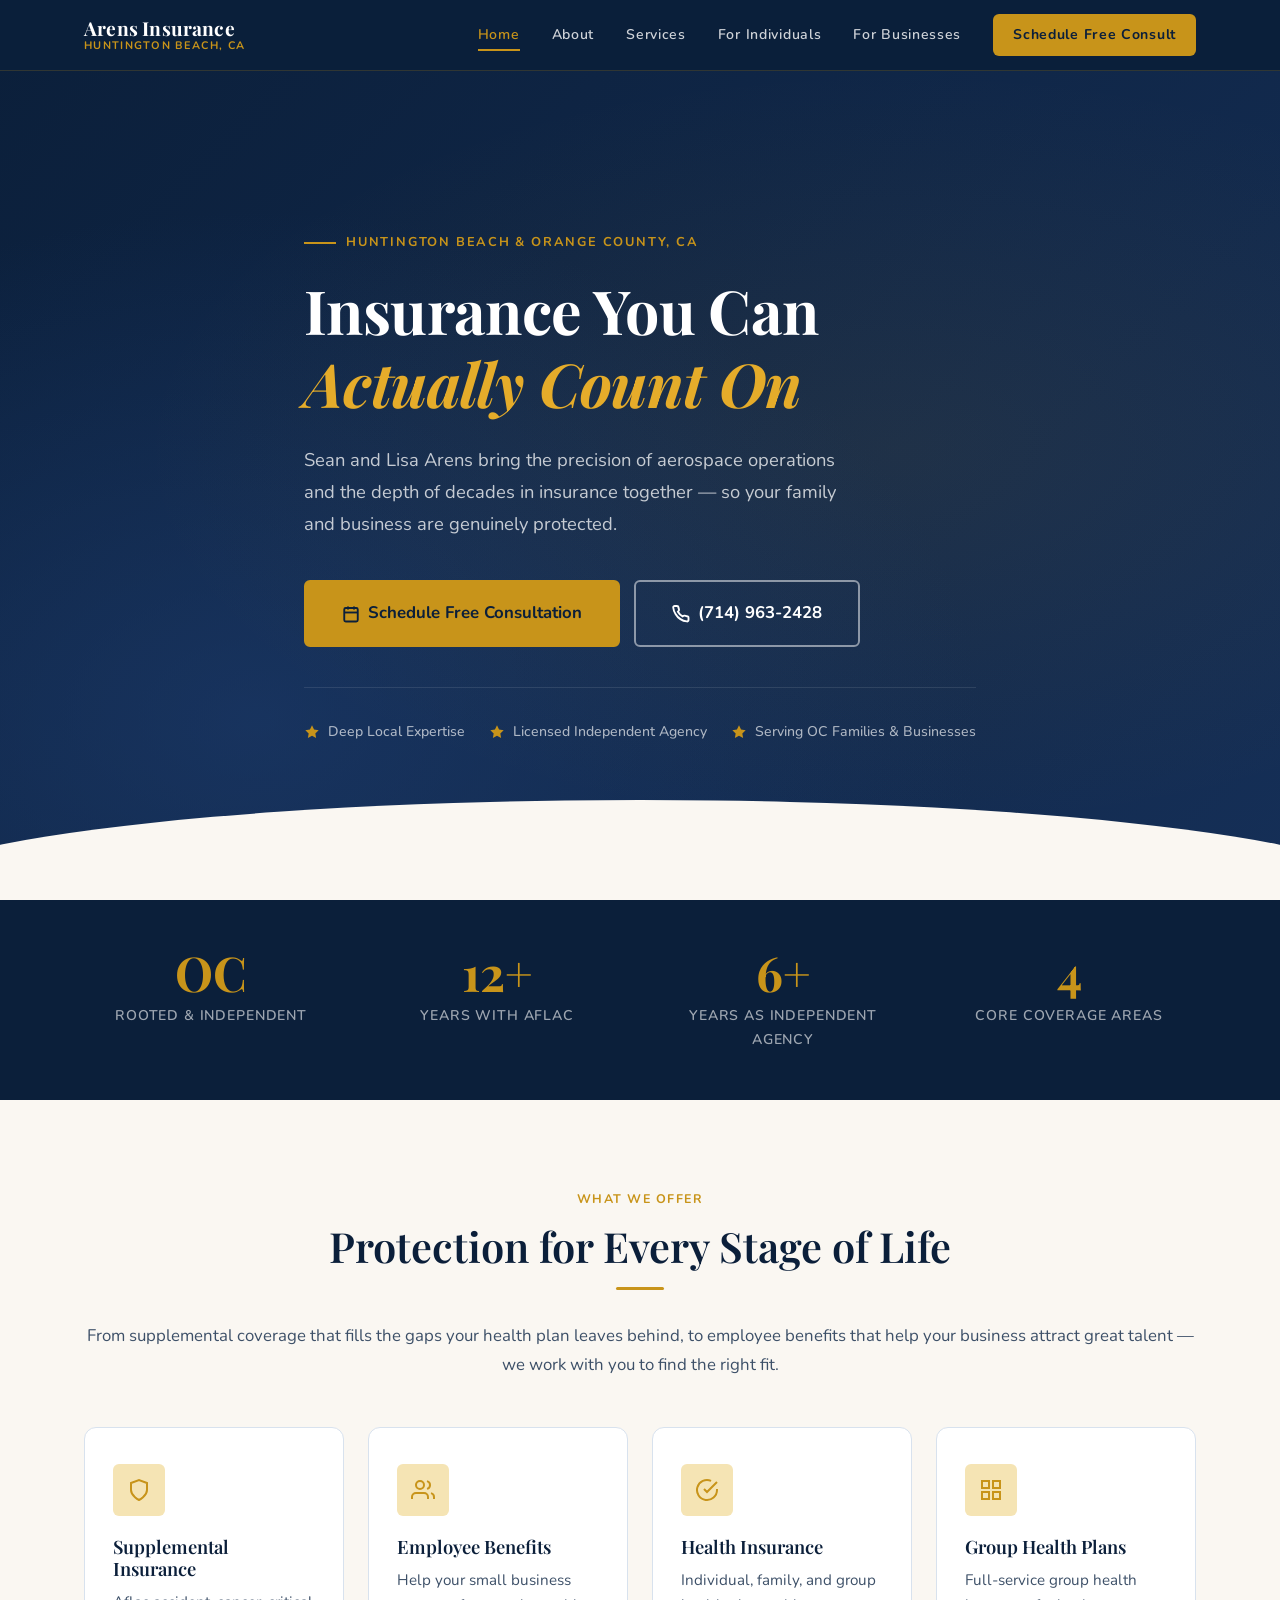
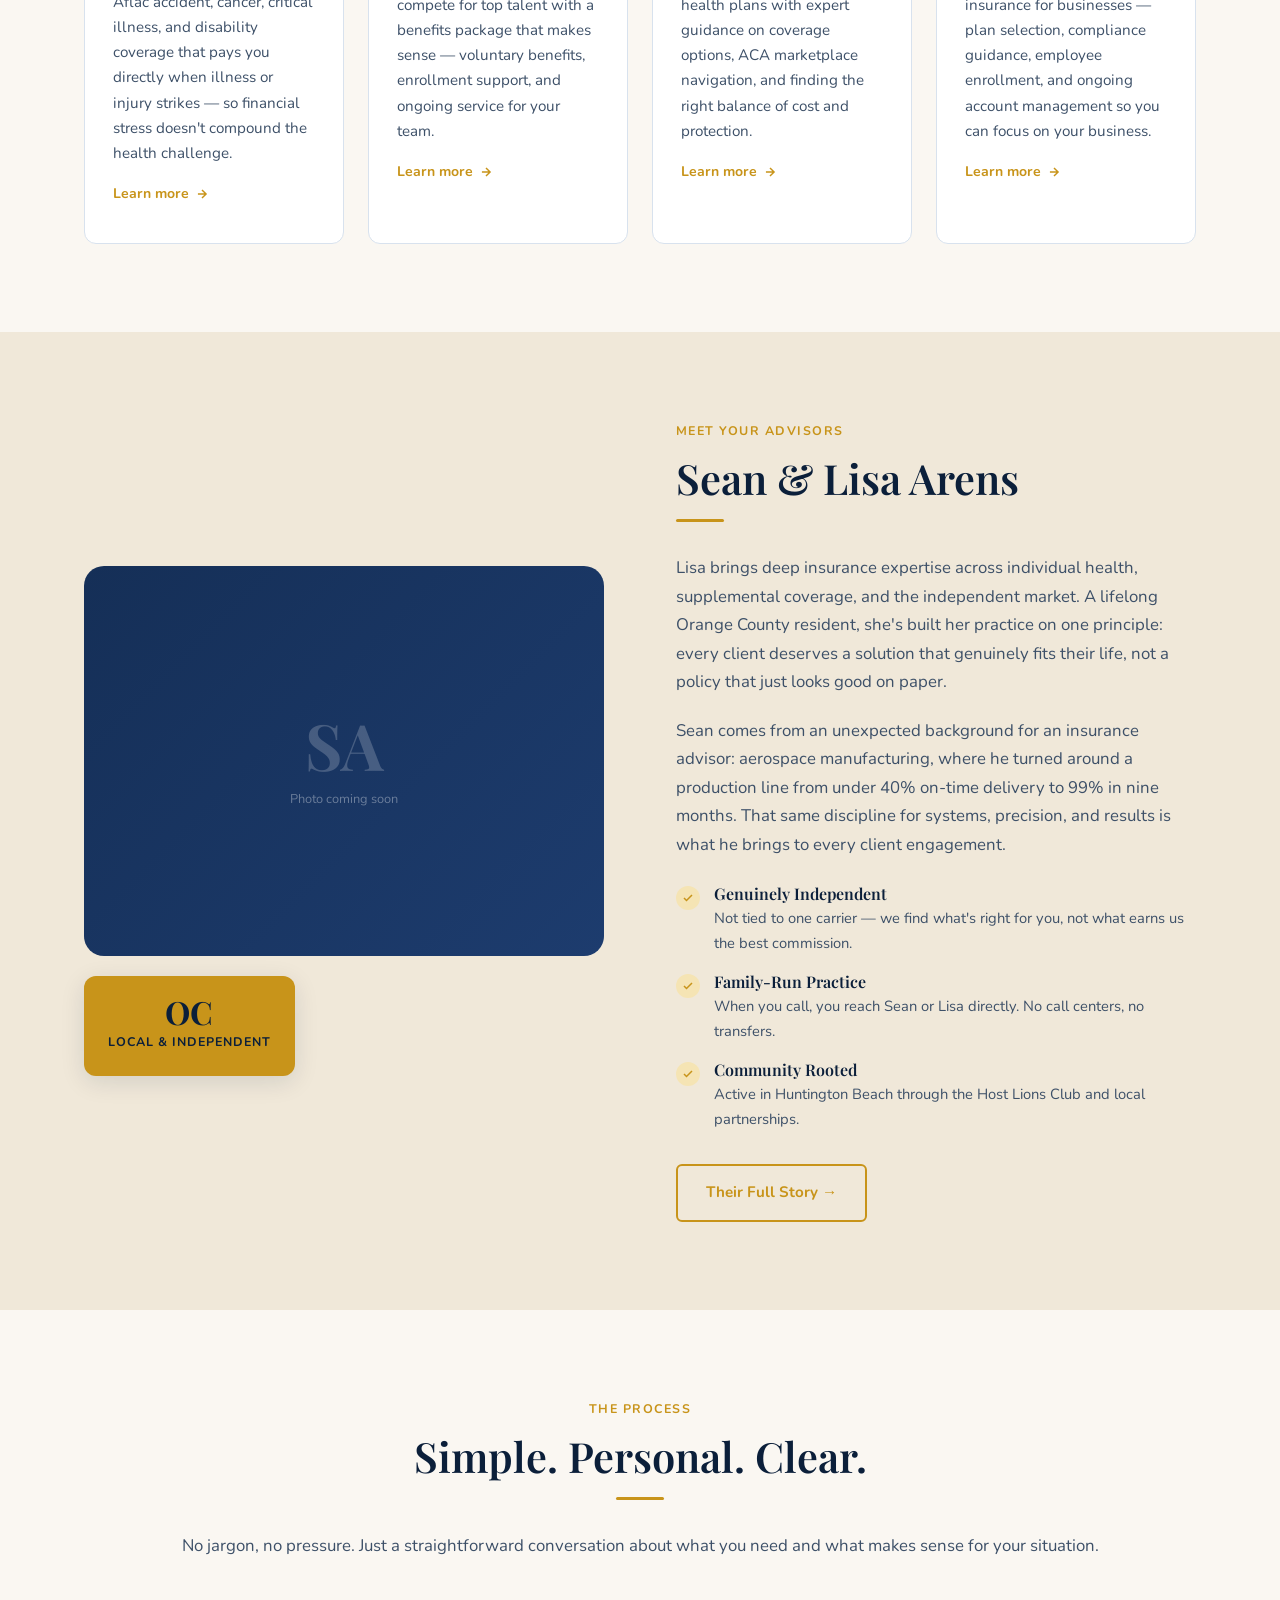
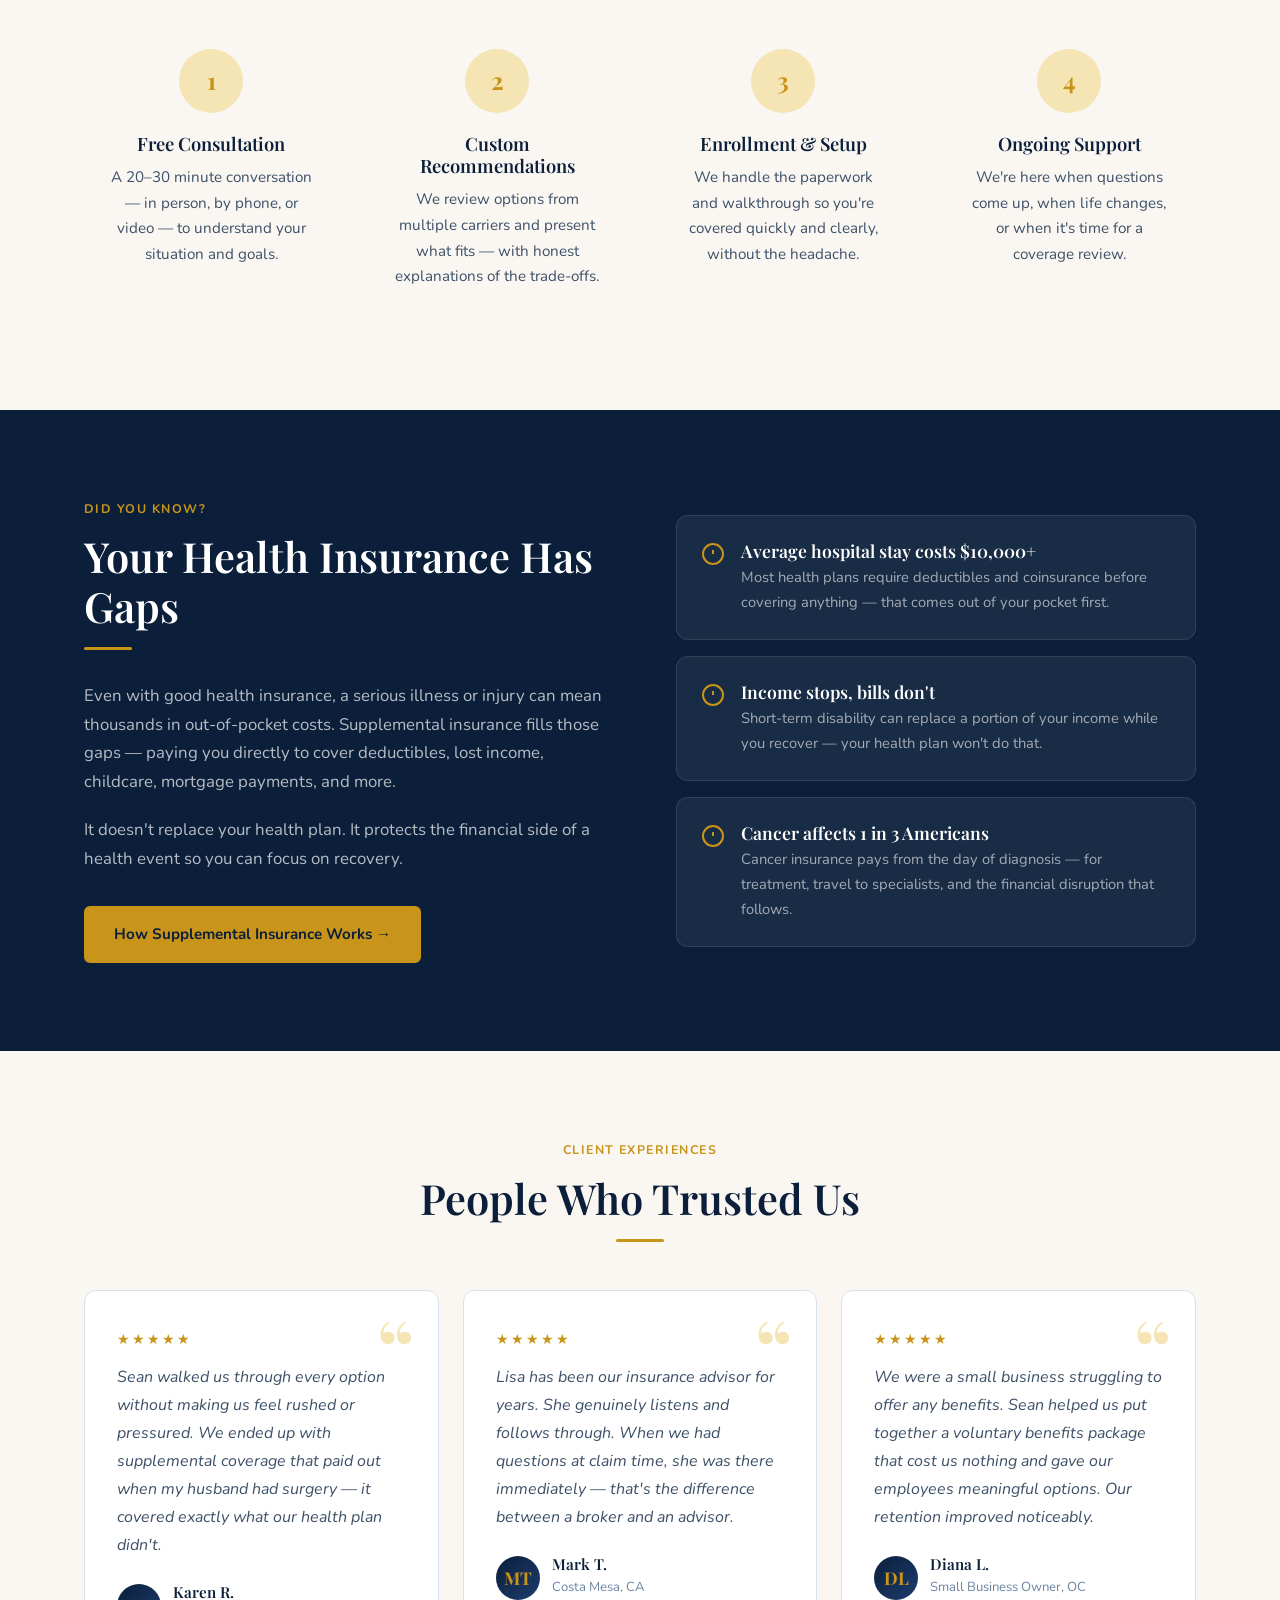
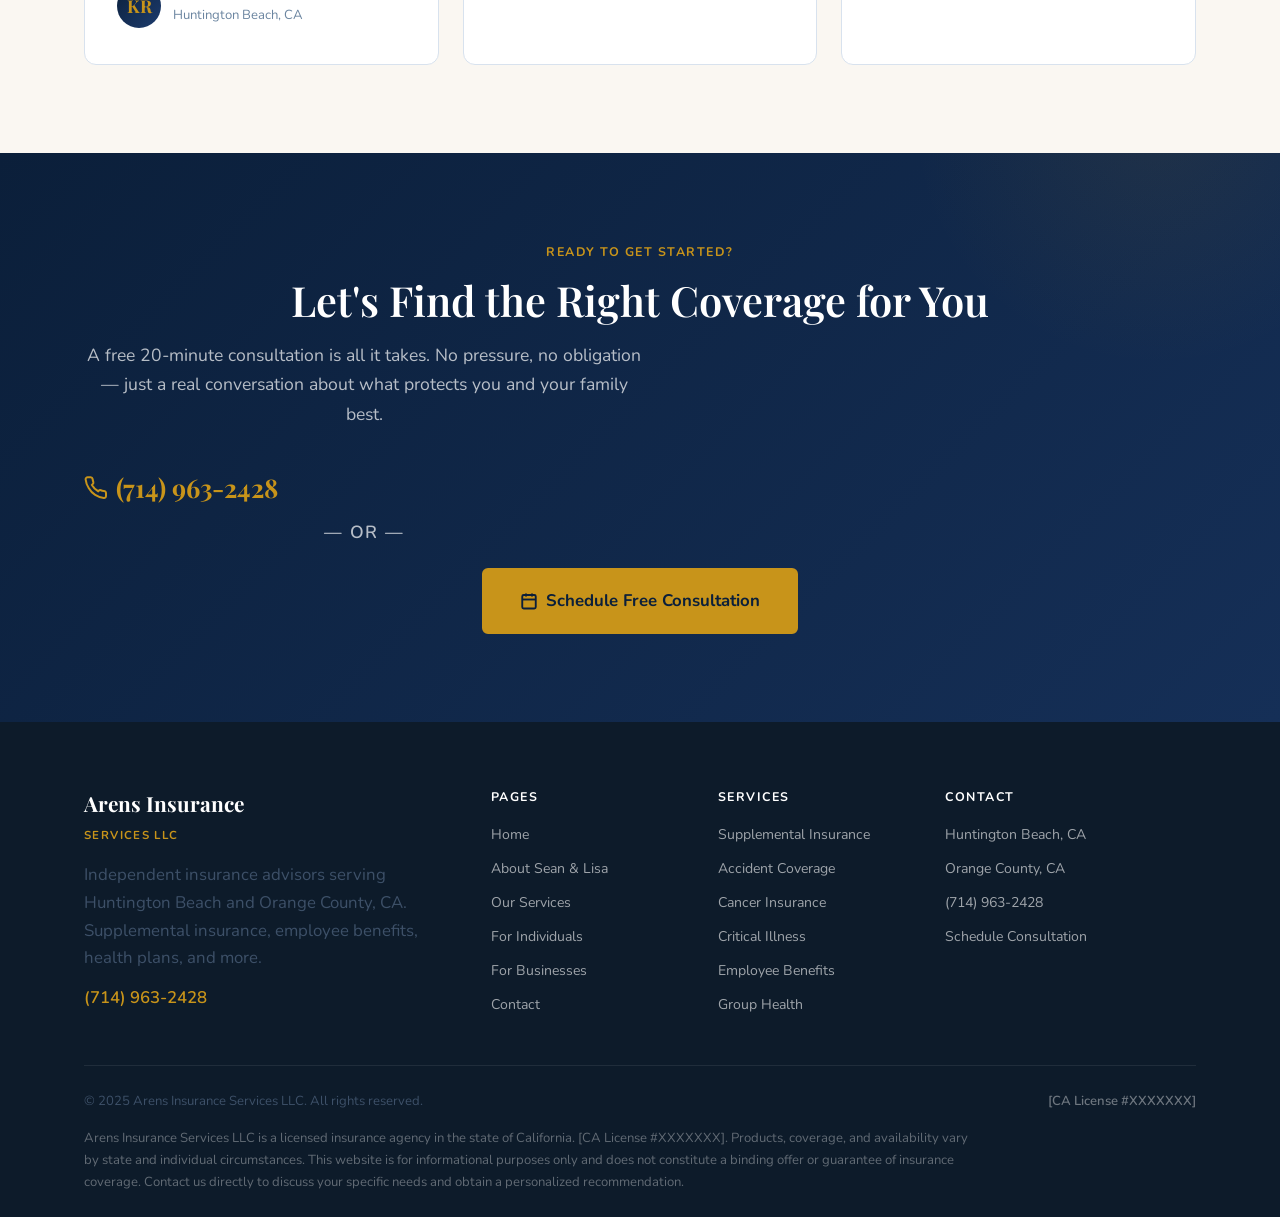
==== commit c534dcea: "Remove all 35+ years and Farmers references site-wide" ====
--- a/index.html
+++ b/index.html
@@ -42,7 +42,7 @@
         <em>Actually Count On</em>
       </h1>
       <p class="hero-sub animate-fade-up delay-2">
-        Over 35 years of combined expertise. Sean and Lisa Arens bring the precision 
+        Sean and Lisa Arens bring the precision 
         of aerospace operations and the depth of decades in insurance together — 
         so your family and business are genuinely protected.
       </p>
@@ -59,7 +59,7 @@
       <div class="hero-trust animate-fade-up delay-4">
         <div class="hero-trust-item">
           <svg width="16" height="16" viewBox="0 0 24 24" fill="currentColor"><path d="M12 2l3.09 6.26L22 9.27l-5 4.87 1.18 6.88L12 17.77l-6.18 3.25L7 14.14 2 9.27l6.91-1.01L12 2z"/></svg>
-          35+ Years Combined Experience
+          Deep Local Expertise
         </div>
         <div class="hero-trust-item">
           <svg width="16" height="16" viewBox="0 0 24 24" fill="currentColor"><path d="M12 2l3.09 6.26L22 9.27l-5 4.87 1.18 6.88L12 17.77l-6.18 3.25L7 14.14 2 9.27l6.91-1.01L12 2z"/></svg>
@@ -79,8 +79,8 @@
   <div class="container">
     <div class="stats-grid">
       <div class="stat-item">
-        <div class="stat-number">35+</div>
-        <div class="stat-label">Years of Expertise</div>
+        <div class="stat-number">OC</div>
+        <div class="stat-label">Rooted & Independent</div>
       </div>
       <div class="stat-item">
         <div class="stat-number">12+</div>
@@ -168,8 +168,8 @@
           </div>
         </div>
         <div class="col-img-badge" style="position:relative;bottom:auto;right:auto;display:inline-block;margin-top:20px">
-          <strong>35+</strong>
-          <span>Years Combined</span>
+          <strong>OC</strong>
+          <span>Local & Independent</span>
         </div>
       </div>
       <div>
@@ -177,7 +177,7 @@
         <h2 class="section-title">Sean &amp; Lisa Arens</h2>
         <div class="divider"></div>
         <p style="margin-bottom:20px">
-          Lisa brings over 35 years of insurance expertise — from her early days as a Farmers agent through her career as an independent advisor. She's built her practice on one principle: every client deserves a solution that genuinely fits their life, not a policy that just looks good on paper.
+          Lisa brings deep insurance expertise across individual health, supplemental coverage, and the independent market. A lifelong Orange County resident, she's built her practice on one principle: every client deserves a solution that genuinely fits their life, not a policy that just looks good on paper.
         </p>
         <p style="margin-bottom:24px">
           Sean comes from an unexpected background for an insurance advisor: aerospace manufacturing, where he turned around a production line from under 40% on-time delivery to 99% in nine months. That same discipline for systems, precision, and results is what he brings to every client engagement.
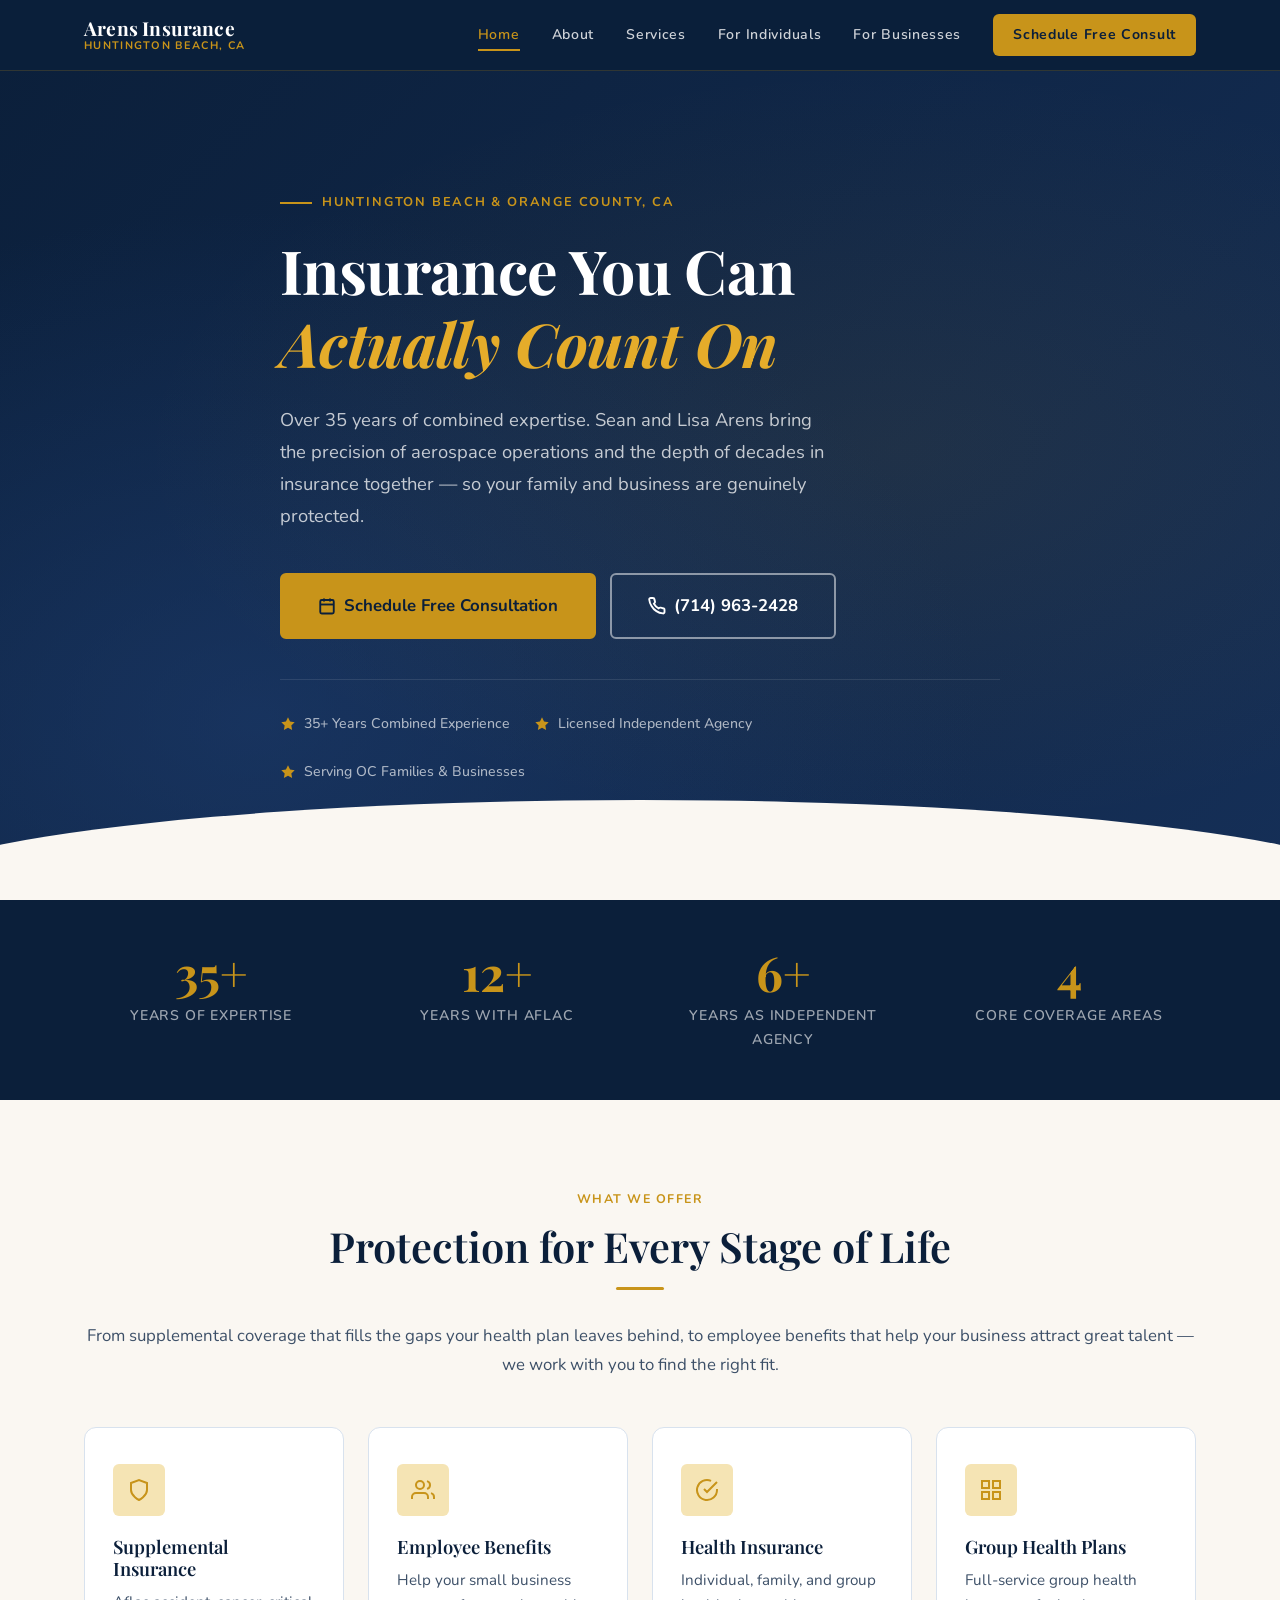
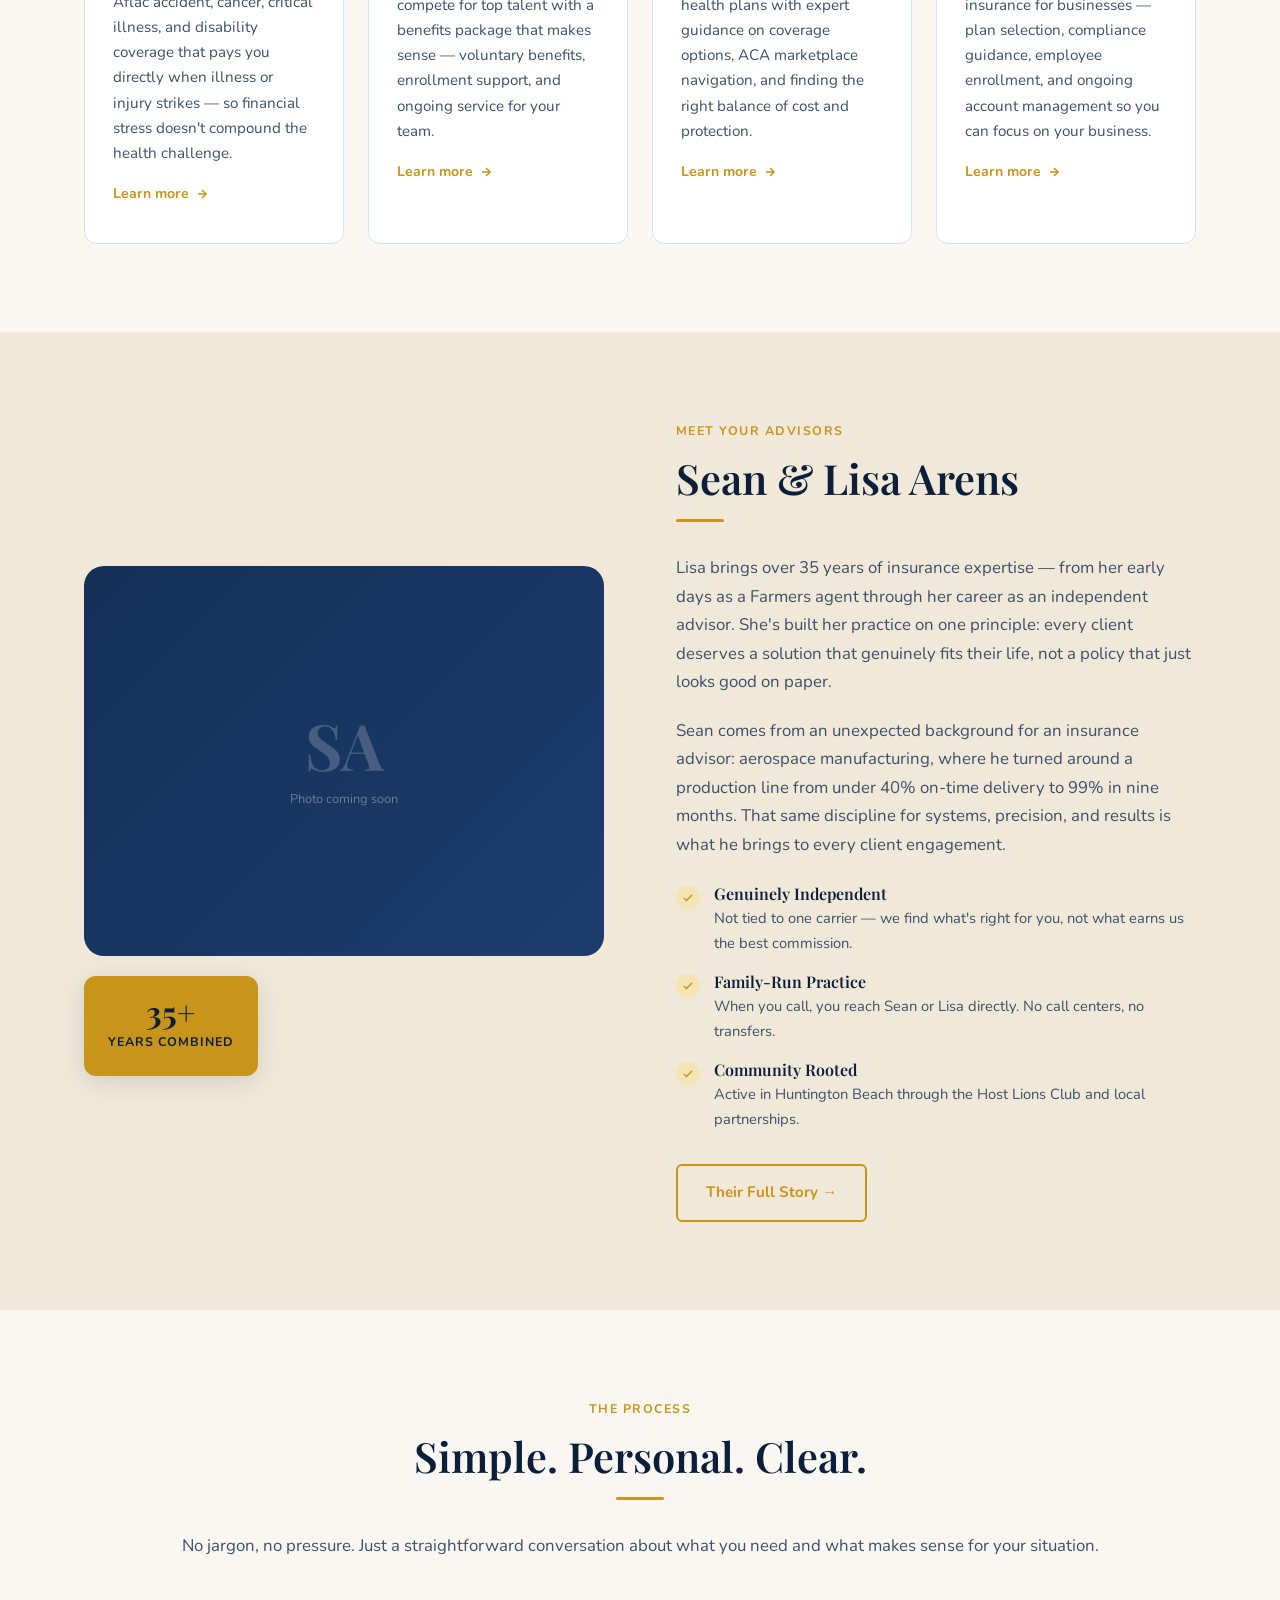
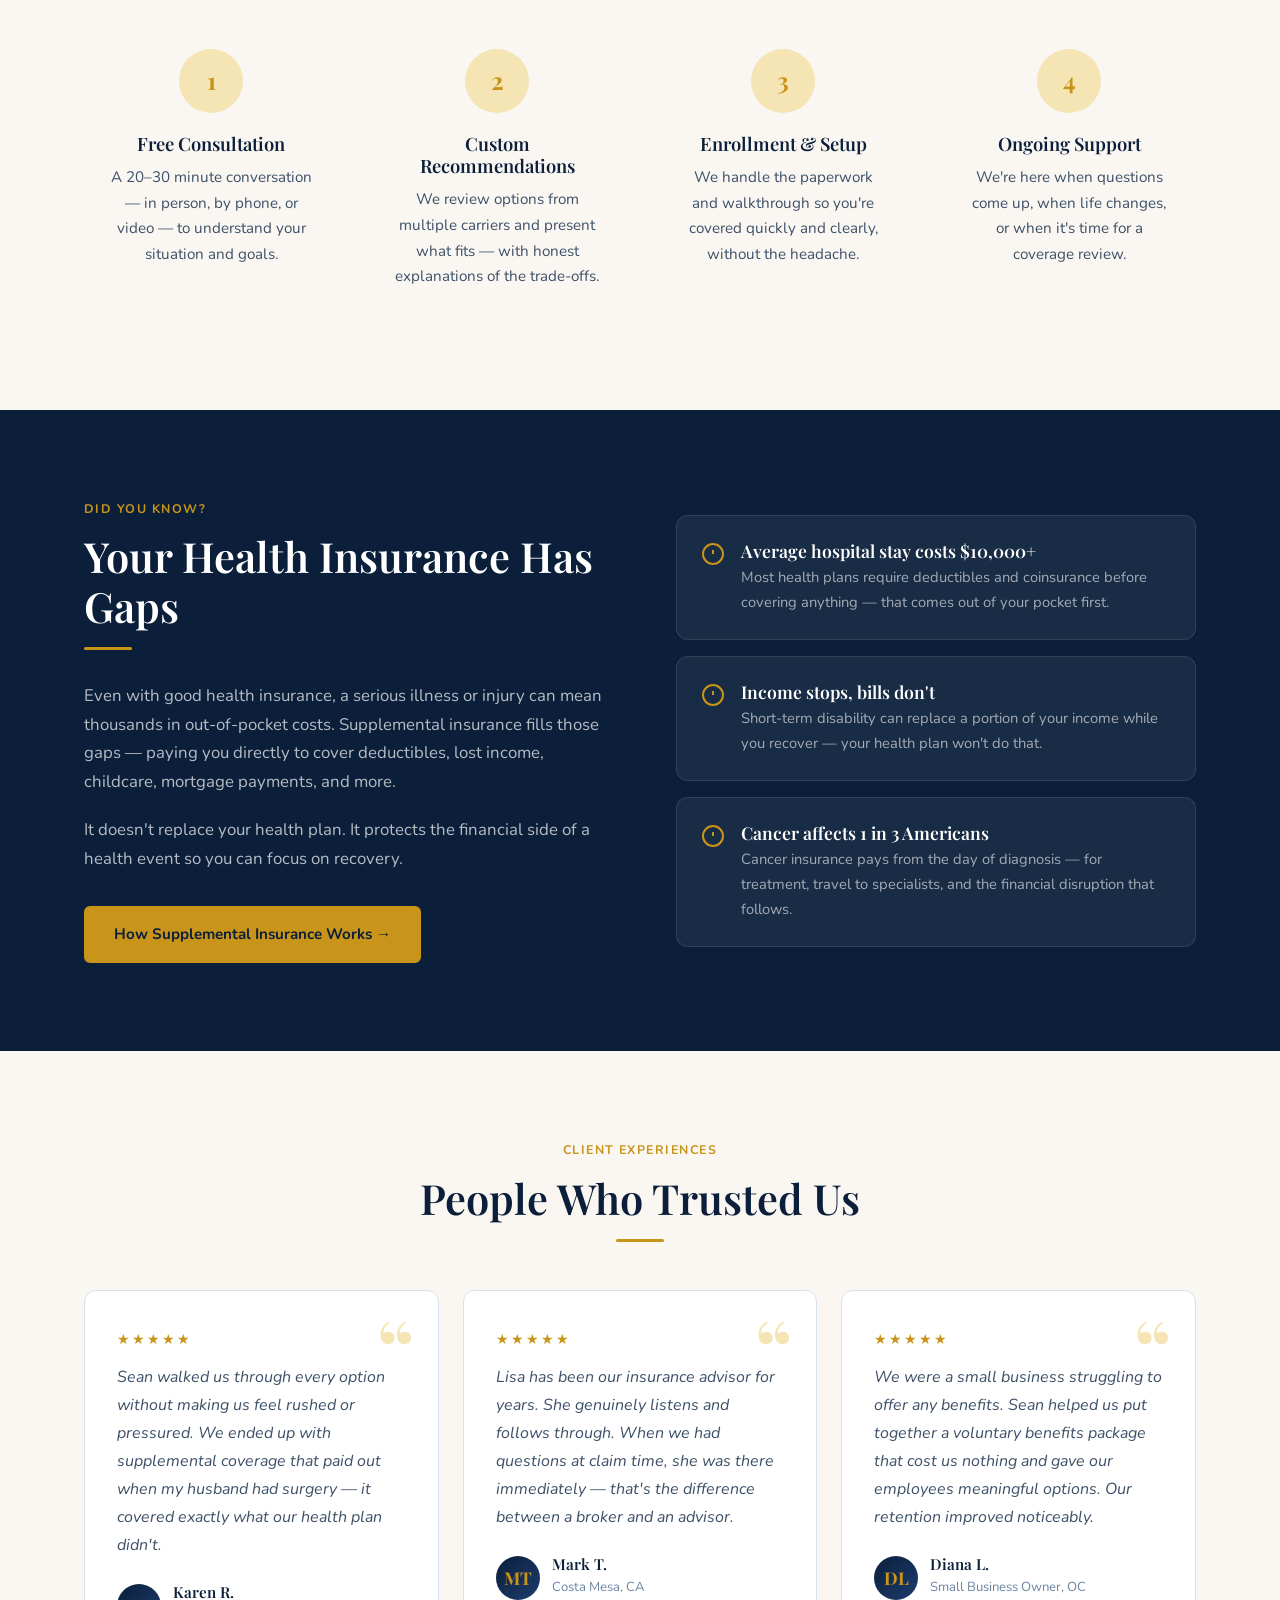
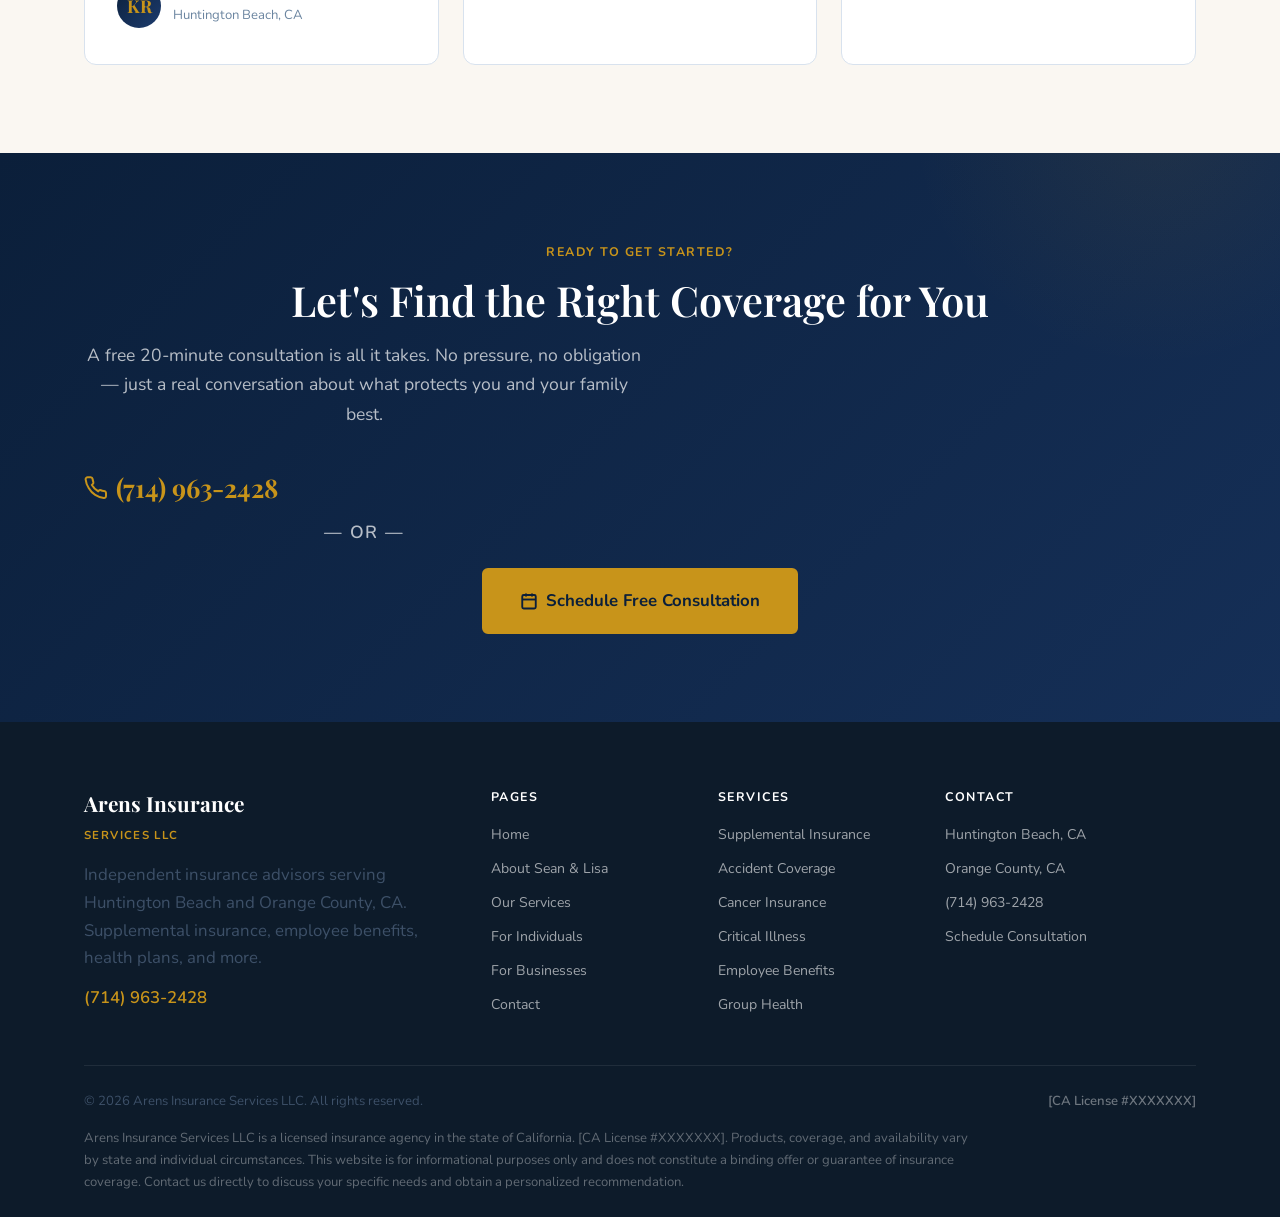
==== commit 37ec5c2f: "Update copyright footers to 2026, sync latest site files" ====
--- a/index.html
+++ b/index.html
@@ -42,7 +42,7 @@
         <em>Actually Count On</em>
       </h1>
       <p class="hero-sub animate-fade-up delay-2">
-        Sean and Lisa Arens bring the precision 
+        Over 35 years of combined expertise. Sean and Lisa Arens bring the precision 
         of aerospace operations and the depth of decades in insurance together — 
         so your family and business are genuinely protected.
       </p>
@@ -59,7 +59,7 @@
       <div class="hero-trust animate-fade-up delay-4">
         <div class="hero-trust-item">
           <svg width="16" height="16" viewBox="0 0 24 24" fill="currentColor"><path d="M12 2l3.09 6.26L22 9.27l-5 4.87 1.18 6.88L12 17.77l-6.18 3.25L7 14.14 2 9.27l6.91-1.01L12 2z"/></svg>
-          Deep Local Expertise
+          35+ Years Combined Experience
         </div>
         <div class="hero-trust-item">
           <svg width="16" height="16" viewBox="0 0 24 24" fill="currentColor"><path d="M12 2l3.09 6.26L22 9.27l-5 4.87 1.18 6.88L12 17.77l-6.18 3.25L7 14.14 2 9.27l6.91-1.01L12 2z"/></svg>
@@ -79,8 +79,8 @@
   <div class="container">
     <div class="stats-grid">
       <div class="stat-item">
-        <div class="stat-number">OC</div>
-        <div class="stat-label">Rooted & Independent</div>
+        <div class="stat-number">35+</div>
+        <div class="stat-label">Years of Expertise</div>
       </div>
       <div class="stat-item">
         <div class="stat-number">12+</div>
@@ -168,8 +168,8 @@
           </div>
         </div>
         <div class="col-img-badge" style="position:relative;bottom:auto;right:auto;display:inline-block;margin-top:20px">
-          <strong>OC</strong>
-          <span>Local & Independent</span>
+          <strong>35+</strong>
+          <span>Years Combined</span>
         </div>
       </div>
       <div>
@@ -177,7 +177,7 @@
         <h2 class="section-title">Sean &amp; Lisa Arens</h2>
         <div class="divider"></div>
         <p style="margin-bottom:20px">
-          Lisa brings deep insurance expertise across individual health, supplemental coverage, and the independent market. A lifelong Orange County resident, she's built her practice on one principle: every client deserves a solution that genuinely fits their life, not a policy that just looks good on paper.
+          Lisa brings over 35 years of insurance expertise — from her early days as a Farmers agent through her career as an independent advisor. She's built her practice on one principle: every client deserves a solution that genuinely fits their life, not a policy that just looks good on paper.
         </p>
         <p style="margin-bottom:24px">
           Sean comes from an unexpected background for an insurance advisor: aerospace manufacturing, where he turned around a production line from under 40% on-time delivery to 99% in nine months. That same discipline for systems, precision, and results is what he brings to every client engagement.
@@ -412,7 +412,7 @@
     </div>
     <div class="footer-bottom">
       <div class="footer-bottom-row">
-        <p>© 2025 Arens Insurance Services LLC. All rights reserved.</p>
+        <p>© 2026 Arens Insurance Services LLC. All rights reserved.</p>
         <span class="footer-license">[CA License #XXXXXXX]</span>
       </div>
       <p class="footer-disclaimer">
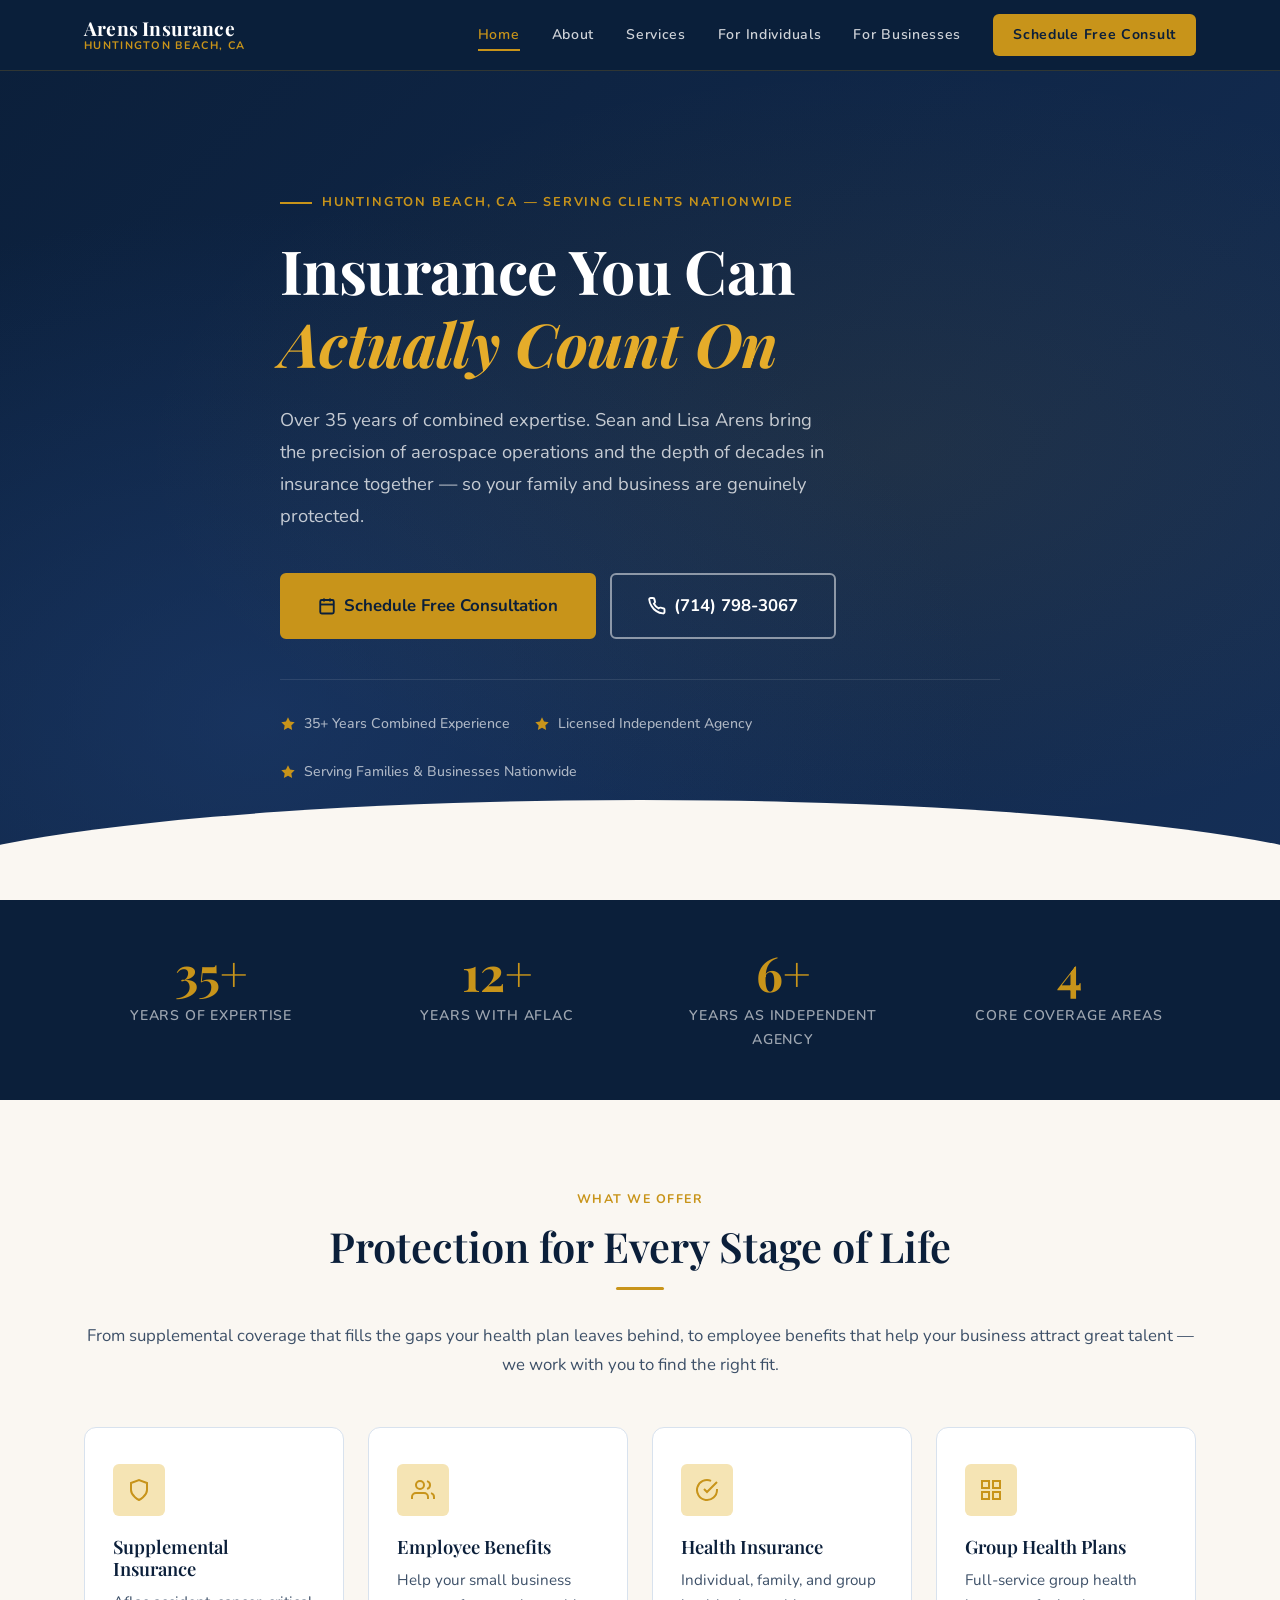
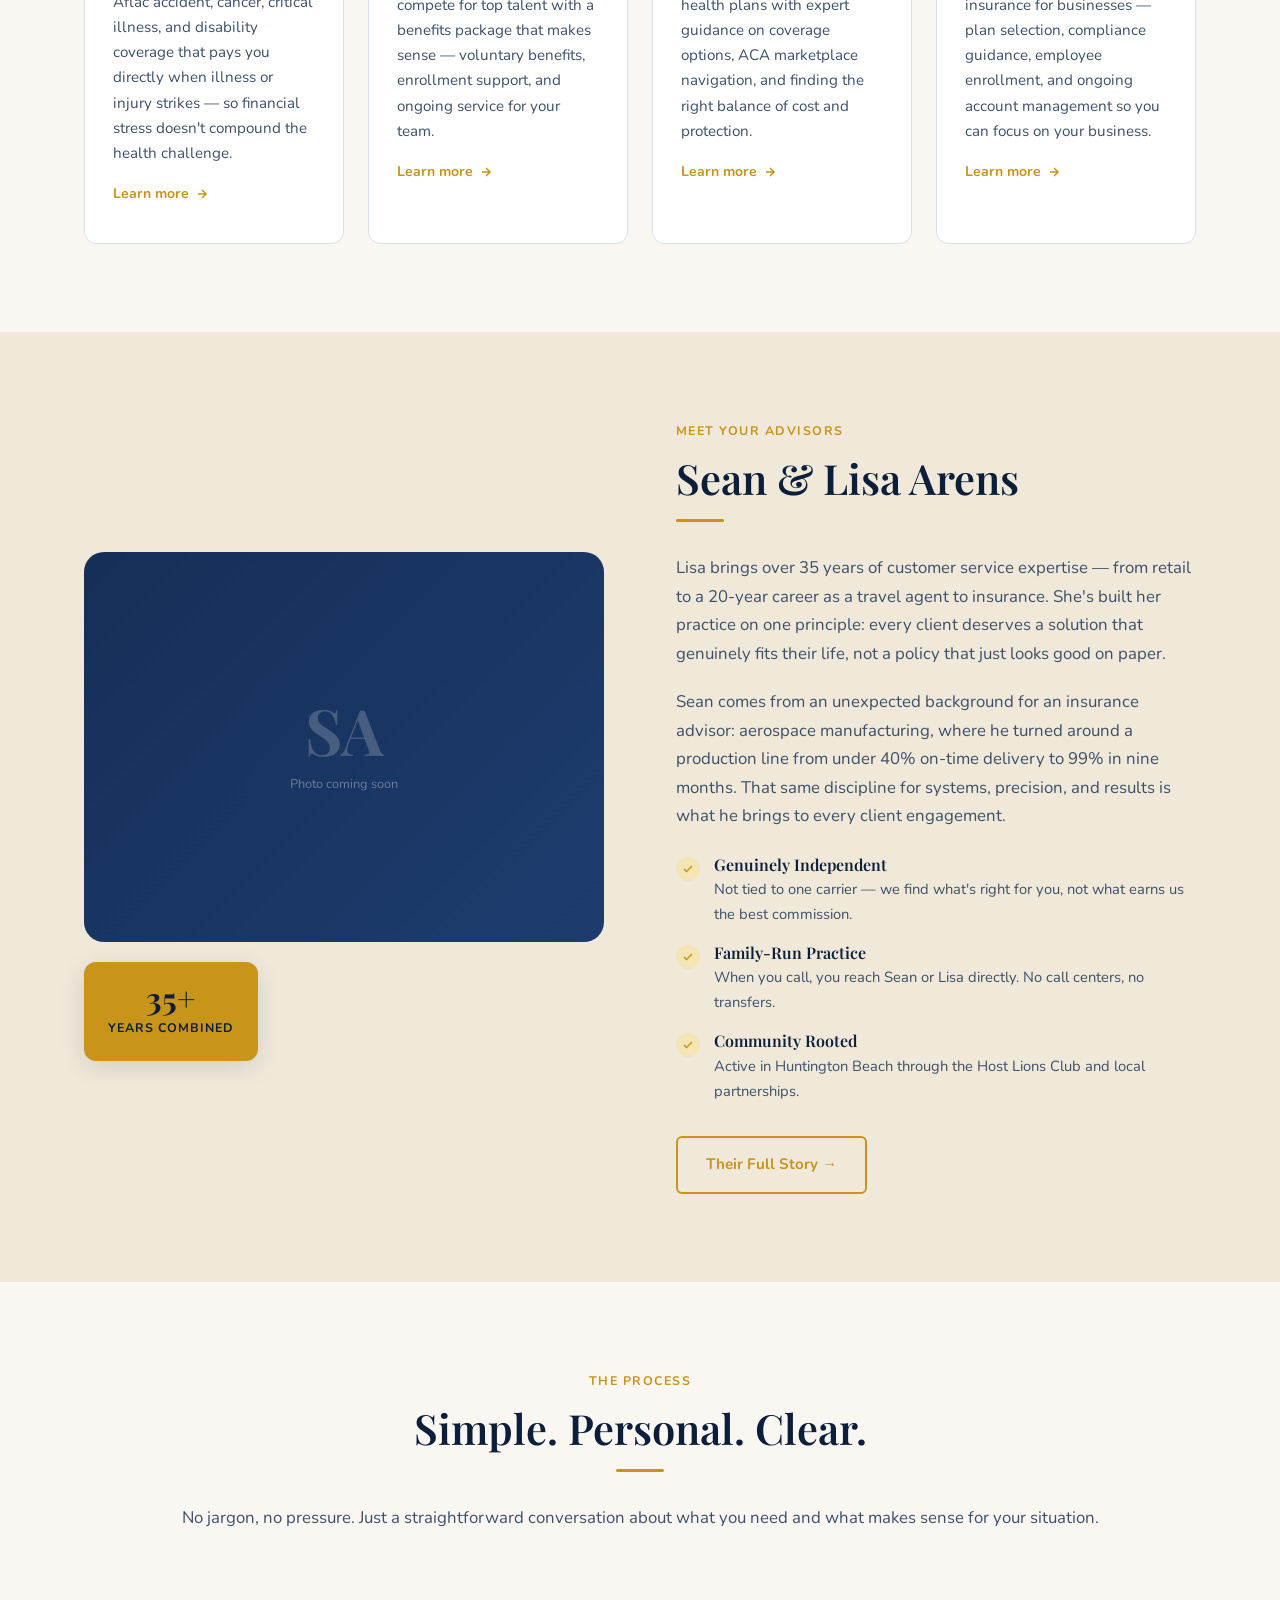
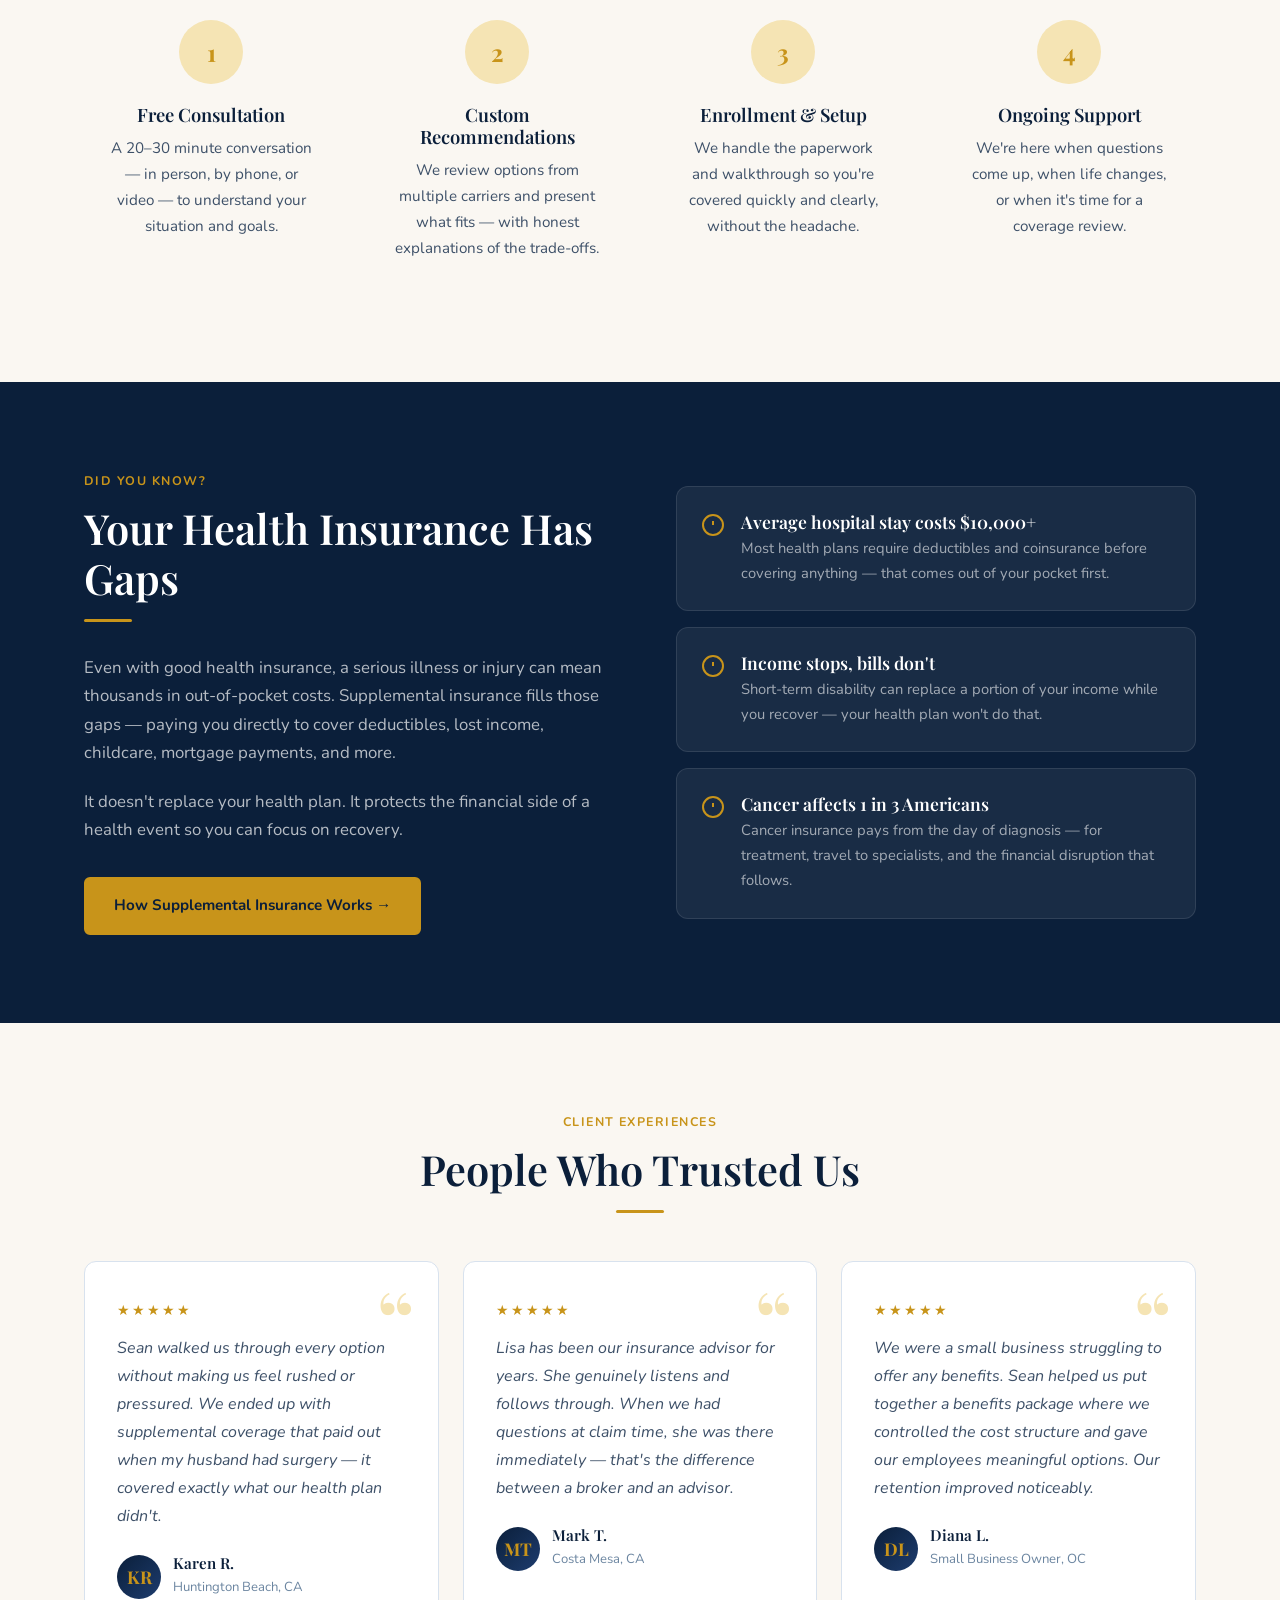
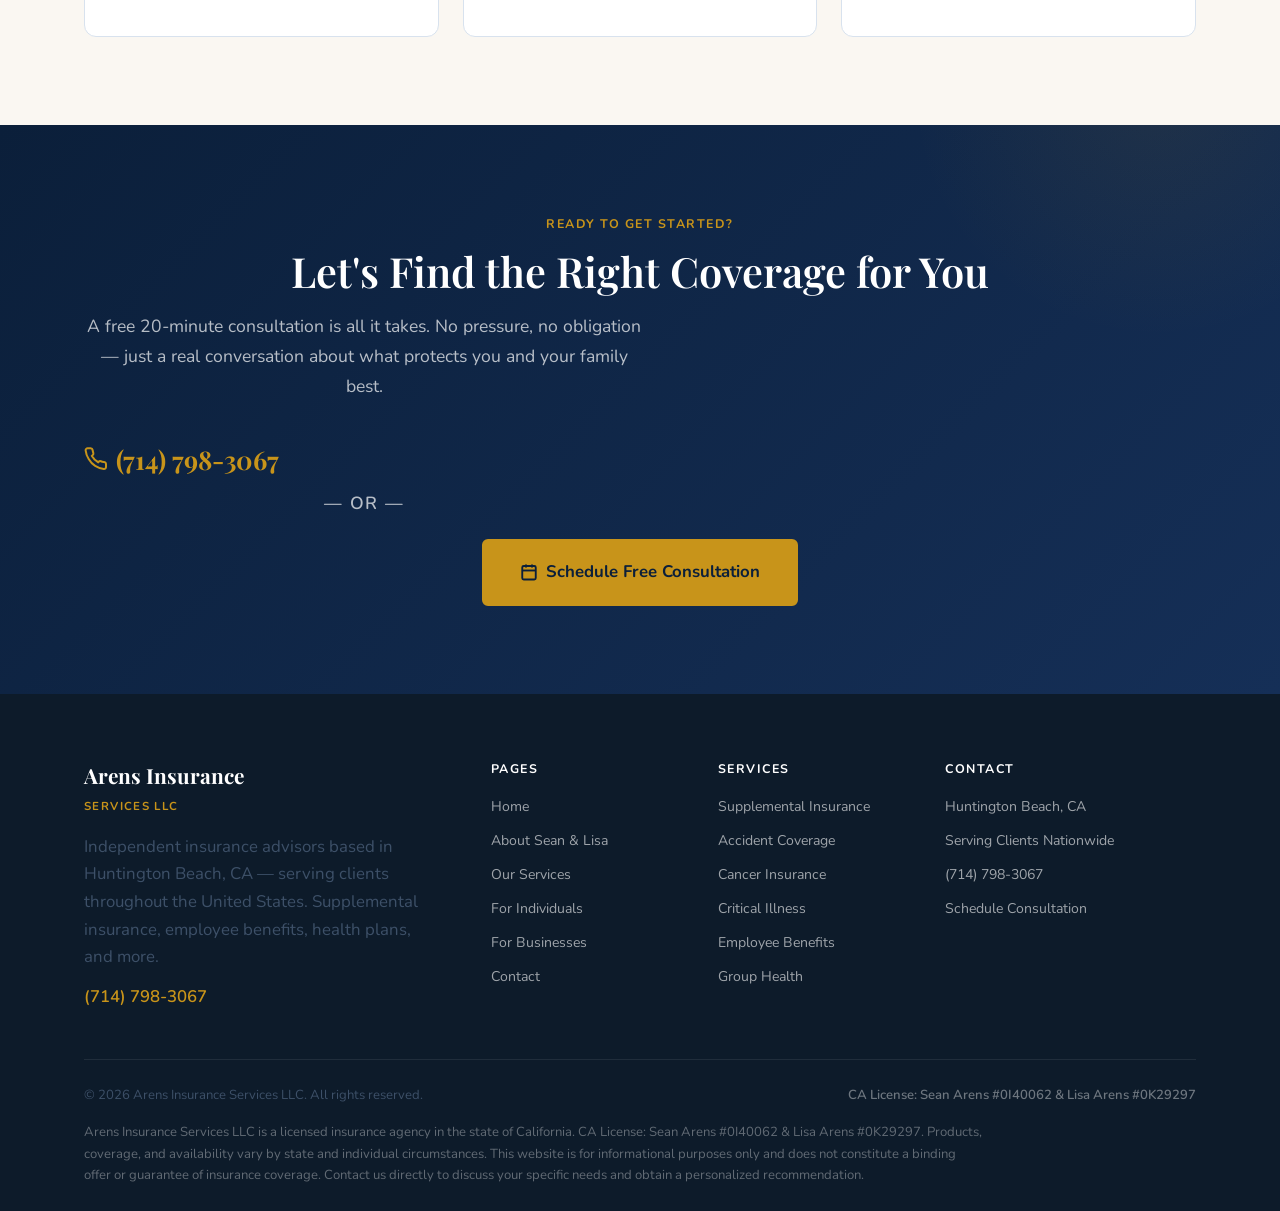
==== commit 0c77ec30: "Update site files" ====
--- a/index.html
+++ b/index.html
@@ -3,7 +3,7 @@
 <head>
   <meta charset="UTF-8">
   <meta name="viewport" content="width=device-width, initial-scale=1.0">
-  <meta name="description" content="Arens Insurance Services — Huntington Beach's trusted independent insurance agency. Supplemental insurance, employee benefits, health insurance, and more. Sean & Lisa Arens, serving Orange County, CA.">
+  <meta name="description" content="Arens Insurance Services — Huntington Beach's trusted independent insurance agency. Supplemental insurance, employee benefits, health insurance, and more. Sean & Lisa Arens, serving clients nationwide.">
   <title>Arens Insurance Services | Huntington Beach, CA</title>
   <link rel="stylesheet" href="styles.css">
 </head>
@@ -36,7 +36,7 @@
   <div class="hero-wave"></div>
   <div class="container">
     <div class="hero-content">
-      <span class="hero-eyebrow animate-fade-up">Huntington Beach &amp; Orange County, CA</span>
+      <span class="hero-eyebrow animate-fade-up">Huntington Beach, CA — Serving Clients Nationwide</span>
       <h1 class="animate-fade-up delay-1">
         Insurance You Can<br>
         <em>Actually Count On</em>
@@ -47,13 +47,13 @@
         so your family and business are genuinely protected.
       </p>
       <div class="btn-group animate-fade-up delay-3">
-        <a href="contact.html" class="btn btn-primary btn-lg">
+        <a href="https://calendly.com/sean_arens-us/30min" class="btn btn-primary btn-lg" target="_blank" rel="noopener">
           <svg width="18" height="18" viewBox="0 0 24 24" fill="none" stroke="currentColor" stroke-width="2.5"><rect x="3" y="4" width="18" height="18" rx="2"/><line x1="16" y1="2" x2="16" y2="6"/><line x1="8" y1="2" x2="8" y2="6"/><line x1="3" y1="10" x2="21" y2="10"/></svg>
           Schedule Free Consultation
         </a>
-        <a href="tel:7149632428" class="btn btn-outline btn-lg">
+        <a href="tel:7147983067" class="btn btn-outline btn-lg">
           <svg width="18" height="18" viewBox="0 0 24 24" fill="none" stroke="currentColor" stroke-width="2.5"><path d="M22 16.92v3a2 2 0 0 1-2.18 2 19.79 19.79 0 0 1-8.63-3.07A19.5 19.5 0 0 1 4.69 12a19.79 19.79 0 0 1-3.07-8.67A2 2 0 0 1 3.6 1.28h3a2 2 0 0 1 2 1.72c.127.96.361 1.903.7 2.81a2 2 0 0 1-.45 2.11L7.91 8.96a16 16 0 0 0 6.29 6.29l.54-.54a2 2 0 0 1 2.11-.45c.907.339 1.85.573 2.81.7A2 2 0 0 1 22 16.92z"/></svg>
-          (714) 963-2428
+          (714) 798-3067
         </a>
       </div>
       <div class="hero-trust animate-fade-up delay-4">
@@ -67,7 +67,7 @@
         </div>
         <div class="hero-trust-item">
           <svg width="16" height="16" viewBox="0 0 24 24" fill="currentColor"><path d="M12 2l3.09 6.26L22 9.27l-5 4.87 1.18 6.88L12 17.77l-6.18 3.25L7 14.14 2 9.27l6.91-1.01L12 2z"/></svg>
-          Serving OC Families &amp; Businesses
+          Serving Families &amp; Businesses Nationwide
         </div>
       </div>
     </div>
@@ -177,7 +177,7 @@
         <h2 class="section-title">Sean &amp; Lisa Arens</h2>
         <div class="divider"></div>
         <p style="margin-bottom:20px">
-          Lisa brings over 35 years of insurance expertise — from her early days as a Farmers agent through her career as an independent advisor. She's built her practice on one principle: every client deserves a solution that genuinely fits their life, not a policy that just looks good on paper.
+          Lisa brings over 35 years of customer service expertise — from retail to a 20-year career as a travel agent to insurance. She's built her practice on one principle: every client deserves a solution that genuinely fits their life, not a policy that just looks good on paper.
         </p>
         <p style="margin-bottom:24px">
           Sean comes from an unexpected background for an insurance advisor: aerospace manufacturing, where he turned around a production line from under 40% on-time delivery to 99% in nine months. That same discipline for systems, precision, and results is what he brings to every client engagement.
@@ -333,7 +333,7 @@
       </div>
       <div class="testimonial-card">
         <div class="stars">★★★★★</div>
-        <p class="testimonial-text">We were a small business struggling to offer any benefits. Sean helped us put together a voluntary benefits package that cost us nothing and gave our employees meaningful options. Our retention improved noticeably.</p>
+        <p class="testimonial-text">We were a small business struggling to offer any benefits. Sean helped us put together a benefits package where we controlled the cost structure and gave our employees meaningful options. Our retention improved noticeably.</p>
         <div class="testimonial-author">
           <div class="author-avatar">DL</div>
           <div class="author-info">
@@ -355,10 +355,10 @@
       <p>A free 20-minute consultation is all it takes. No pressure, no obligation — just a real conversation about what protects you and your family best.</p>
       <div class="cta-phones">
         <svg width="24" height="24" viewBox="0 0 24 24" fill="none" stroke="currentColor" stroke-width="2"><path d="M22 16.92v3a2 2 0 0 1-2.18 2 19.79 19.79 0 0 1-8.63-3.07A19.5 19.5 0 0 1 4.69 12a19.79 19.79 0 0 1-3.07-8.67A2 2 0 0 1 3.6 1.28h3a2 2 0 0 1 2 1.72c.127.96.361 1.903.7 2.81a2 2 0 0 1-.45 2.11L7.91 8.96a16 16 0 0 0 6.29 6.29l.54-.54a2 2 0 0 1 2.11-.45c.907.339 1.85.573 2.81.7A2 2 0 0 1 22 16.92z"/></svg>
-        <a href="tel:7149632428">(714) 963-2428</a>
+        <a href="tel:7147983067">(714) 798-3067</a>
       </div>
       <p class="cta-or" style="margin-bottom:20px">— or —</p>
-      <a href="contact.html" class="btn btn-primary btn-lg">
+      <a href="https://calendly.com/sean_arens-us/30min" class="btn btn-primary btn-lg" target="_blank" rel="noopener">
         <svg width="18" height="18" viewBox="0 0 24 24" fill="none" stroke="currentColor" stroke-width="2.5"><rect x="3" y="4" width="18" height="18" rx="2"/><line x1="16" y1="2" x2="16" y2="6"/><line x1="8" y1="2" x2="8" y2="6"/><line x1="3" y1="10" x2="21" y2="10"/></svg>
         Schedule Free Consultation
       </a>
@@ -373,9 +373,9 @@
       <div class="footer-brand">
         <div class="footer-logo-name">Arens Insurance</div>
         <div class="footer-logo-tagline">Services LLC</div>
-        <p>Independent insurance advisors serving Huntington Beach and Orange County, CA. Supplemental insurance, employee benefits, health plans, and more.</p>
+        <p>Independent insurance advisors based in Huntington Beach, CA — serving clients throughout the United States. Supplemental insurance, employee benefits, health plans, and more.</p>
         <p style="margin-top:12px">
-          <a href="tel:7149632428" style="color:var(--amber);font-weight:600">(714) 963-2428</a>
+          <a href="tel:7147983067" style="color:var(--amber);font-weight:600">(714) 798-3067</a>
         </p>
       </div>
       <div class="footer-col">
@@ -404,8 +404,8 @@
         <h5>Contact</h5>
         <ul>
           <li style="color:rgba(255,255,255,.6)">Huntington Beach, CA</li>
-          <li style="color:rgba(255,255,255,.6)">Orange County, CA</li>
-          <li><a href="tel:7149632428">(714) 963-2428</a></li>
+          <li style="color:rgba(255,255,255,.6)">Serving Clients Nationwide</li>
+          <li><a href="tel:7147983067">(714) 798-3067</a></li>
           <li><a href="contact.html">Schedule Consultation</a></li>
         </ul>
       </div>
@@ -413,10 +413,10 @@
     <div class="footer-bottom">
       <div class="footer-bottom-row">
         <p>© 2026 Arens Insurance Services LLC. All rights reserved.</p>
-        <span class="footer-license">[CA License #XXXXXXX]</span>
+        <span class="footer-license">CA License: Sean Arens #0I40062 &amp; Lisa Arens #0K29297</span>
       </div>
       <p class="footer-disclaimer">
-        Arens Insurance Services LLC is a licensed insurance agency in the state of California. [CA License #XXXXXXX]. Products, coverage, and availability vary by state and individual circumstances. This website is for informational purposes only and does not constitute a binding offer or guarantee of insurance coverage. Contact us directly to discuss your specific needs and obtain a personalized recommendation.
+        Arens Insurance Services LLC is a licensed insurance agency in the state of California. CA License: Sean Arens #0I40062 &amp; Lisa Arens #0K29297. Products, coverage, and availability vary by state and individual circumstances. This website is for informational purposes only and does not constitute a binding offer or guarantee of insurance coverage. Contact us directly to discuss your specific needs and obtain a personalized recommendation.
       </p>
     </div>
   </div>
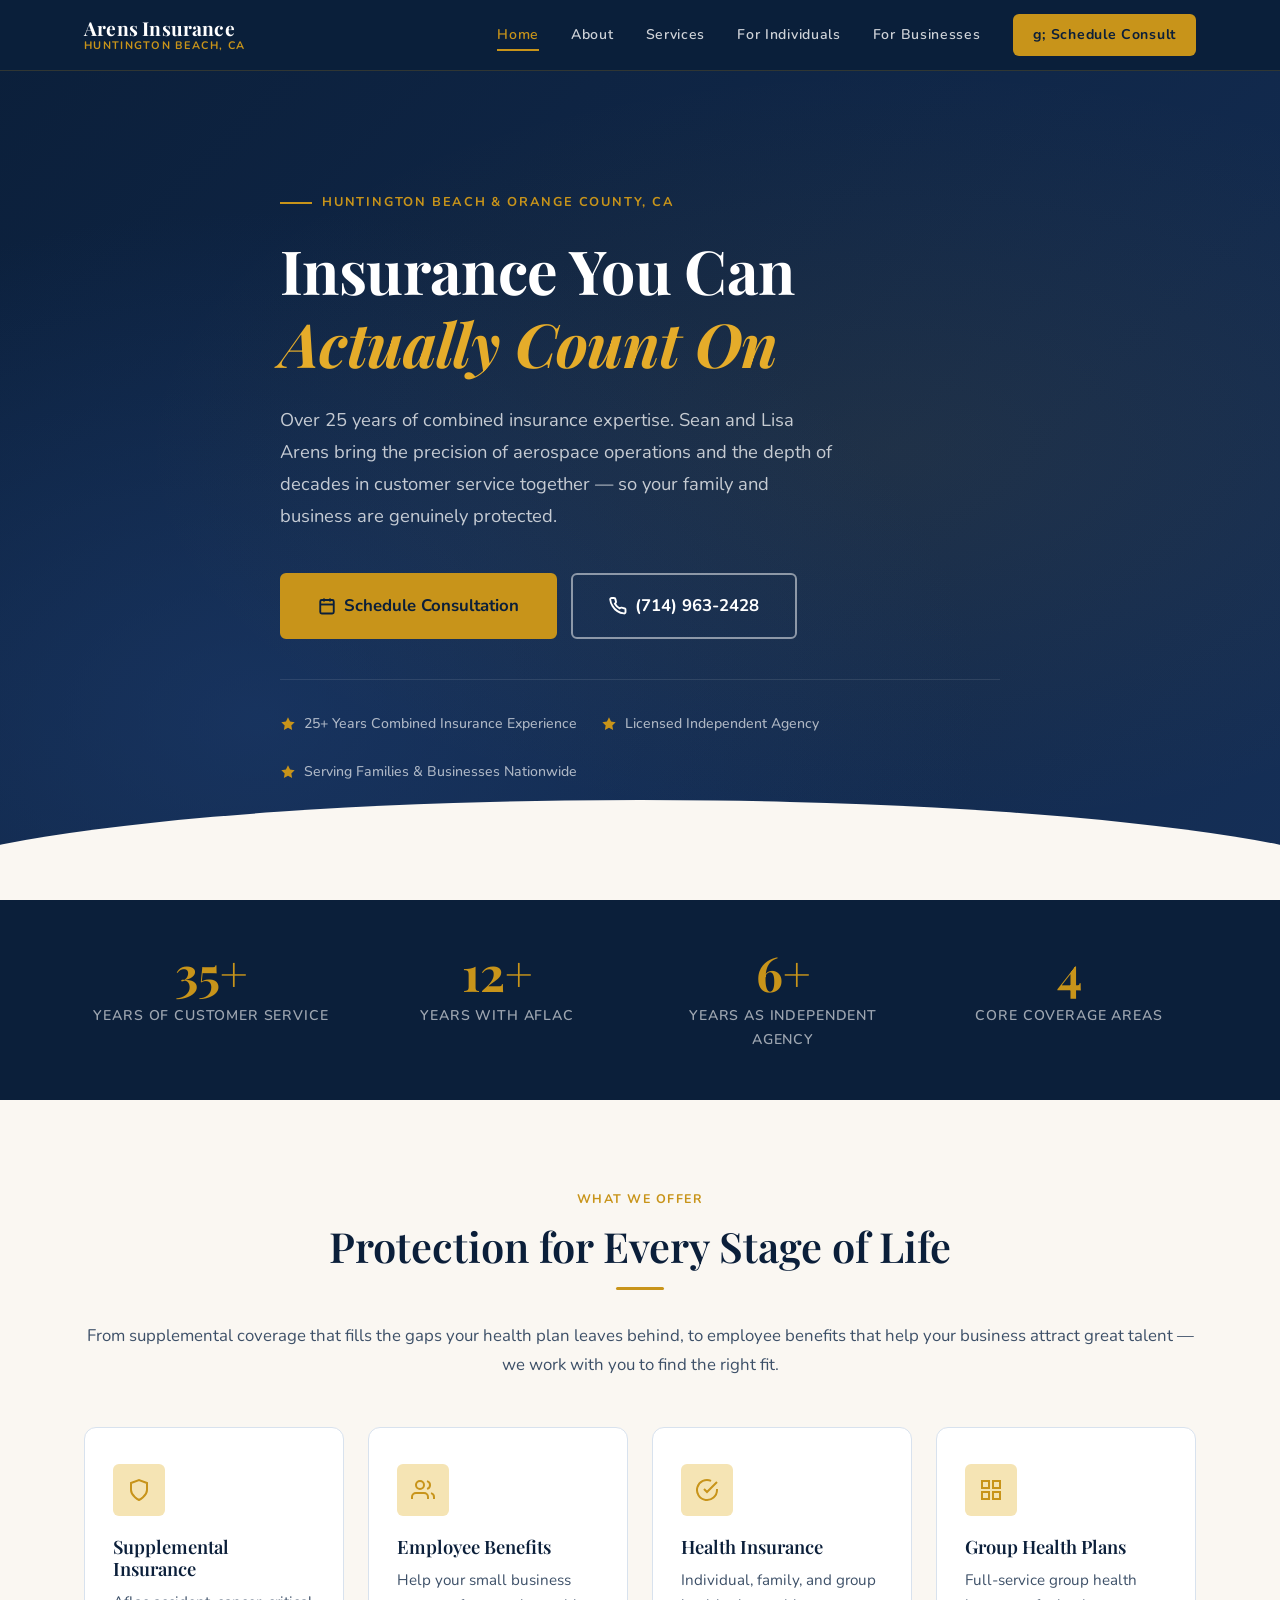
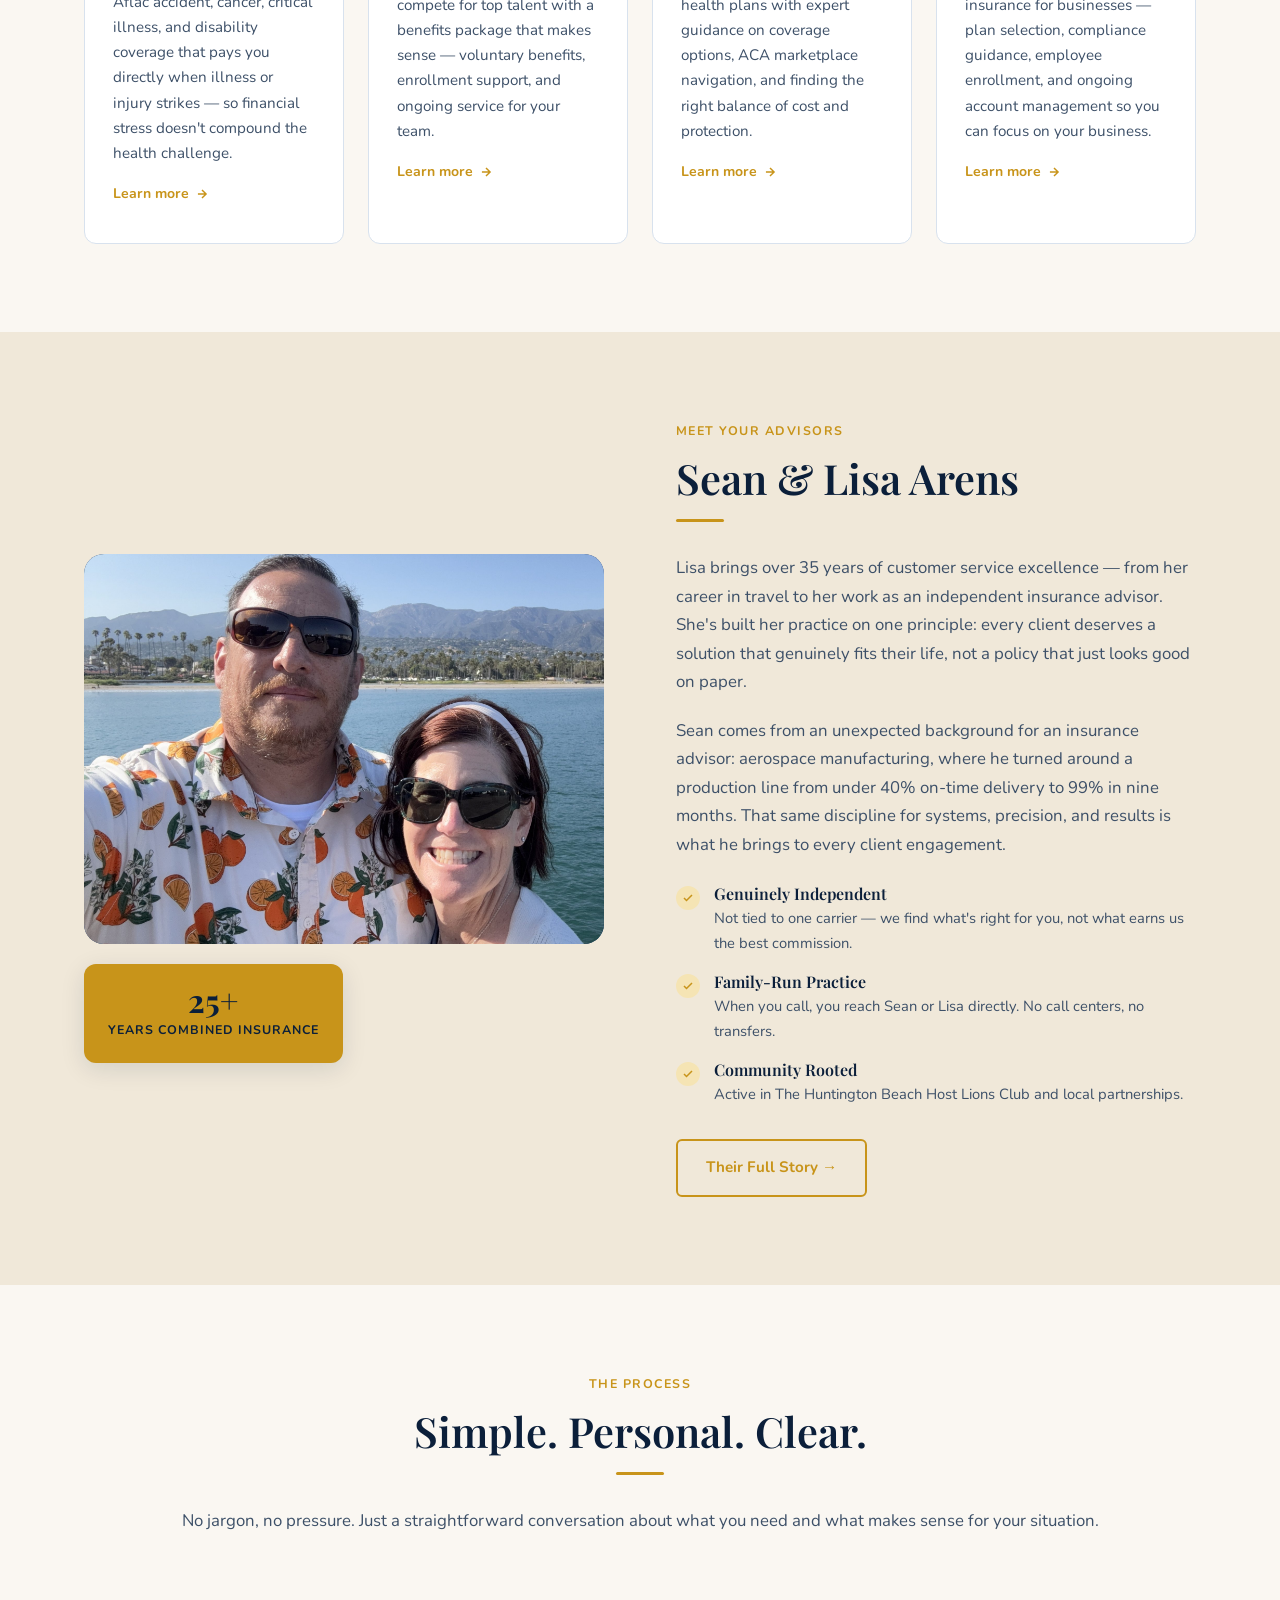
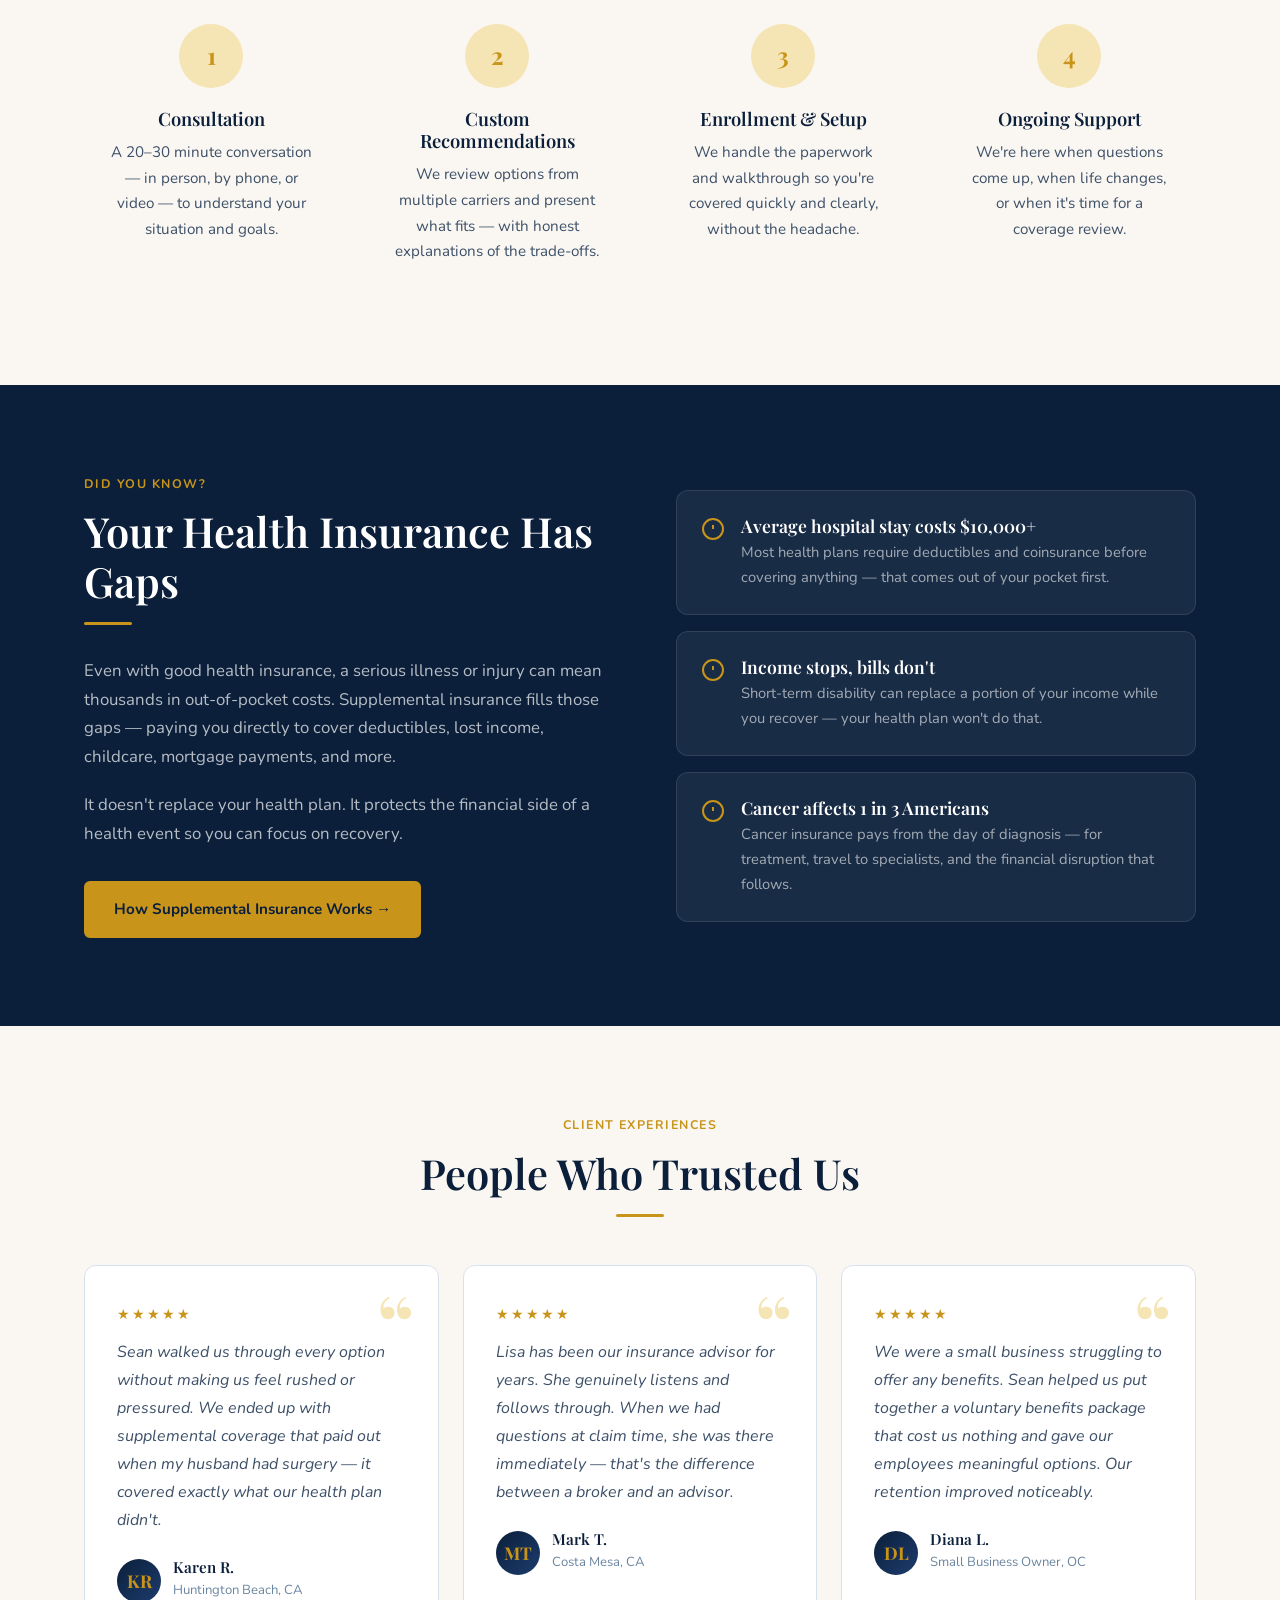
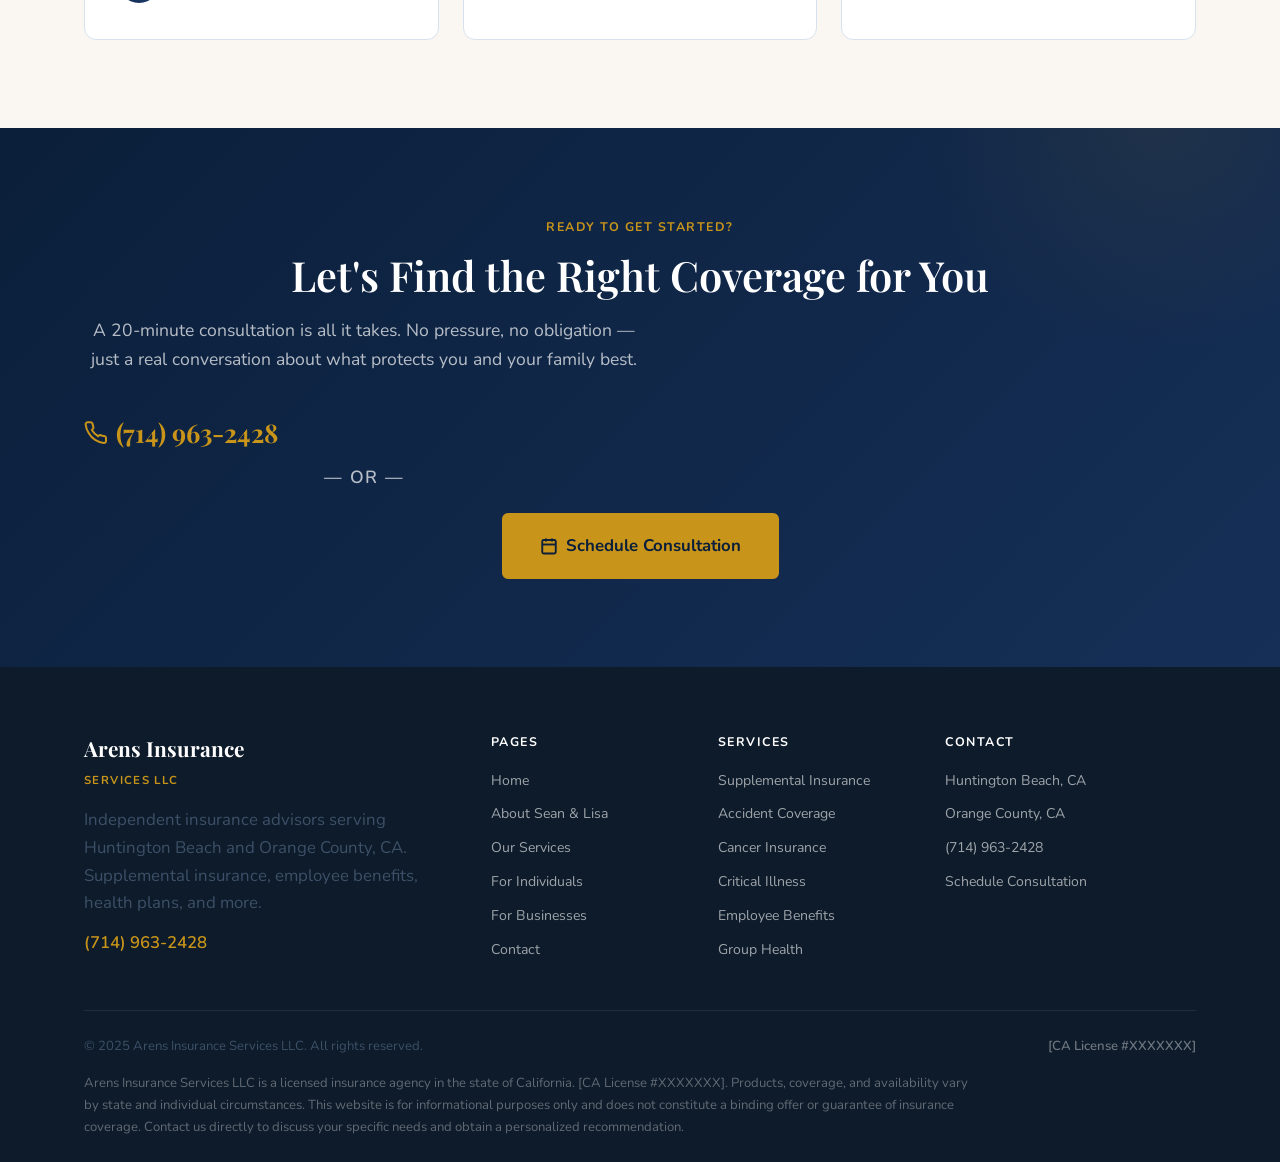
==== commit 5a6694bc: "QC updates: remove Free, fix experience stats, add couple photo, remove Hearing and Farmers referenc" ====
--- a/index.html
+++ b/index.html
@@ -3,7 +3,7 @@
 <head>
   <meta charset="UTF-8">
   <meta name="viewport" content="width=device-width, initial-scale=1.0">
-  <meta name="description" content="Arens Insurance Services — Huntington Beach's trusted independent insurance agency. Supplemental insurance, employee benefits, health insurance, and more. Sean & Lisa Arens, serving clients nationwide.">
+  <meta name="description" content="Arens Insurance Services — Huntington Beach's trusted independent insurance agency. Supplemental insurance, employee benefits, health insurance, and more. Sean & Lisa Arens, serving Orange County, CA.">
   <title>Arens Insurance Services | Huntington Beach, CA</title>
   <link rel="stylesheet" href="styles.css">
 </head>
@@ -22,7 +22,7 @@
       <a href="services.html">Services</a>
       <a href="individuals.html">For Individuals</a>
       <a href="businesses.html">For Businesses</a>
-      <a href="contact.html" class="nav-cta">Schedule Free Consult</a>
+      <a href="contact.html" class="nav-cta">g; Schedule Consult</a>
     </div>
     <button class="hamburger" aria-label="Toggle menu">
       <span></span><span></span><span></span>
@@ -36,30 +36,30 @@
   <div class="hero-wave"></div>
   <div class="container">
     <div class="hero-content">
-      <span class="hero-eyebrow animate-fade-up">Huntington Beach, CA — Serving Clients Nationwide</span>
+      <span class="hero-eyebrow animate-fade-up">Huntington Beach &amp; Orange County, CA</span>
       <h1 class="animate-fade-up delay-1">
         Insurance You Can<br>
         <em>Actually Count On</em>
       </h1>
       <p class="hero-sub animate-fade-up delay-2">
-        Over 35 years of combined expertise. Sean and Lisa Arens bring the precision 
-        of aerospace operations and the depth of decades in insurance together — 
+        Over 25 years of combined insurance expertise. Sean and Lisa Arens bring the precision 
+        of aerospace operations and the depth of decades in customer service together — 
         so your family and business are genuinely protected.
       </p>
       <div class="btn-group animate-fade-up delay-3">
-        <a href="https://calendly.com/sean_arens-us/30min" class="btn btn-primary btn-lg" target="_blank" rel="noopener">
+        <a href="contact.html" class="btn btn-primary btn-lg">
           <svg width="18" height="18" viewBox="0 0 24 24" fill="none" stroke="currentColor" stroke-width="2.5"><rect x="3" y="4" width="18" height="18" rx="2"/><line x1="16" y1="2" x2="16" y2="6"/><line x1="8" y1="2" x2="8" y2="6"/><line x1="3" y1="10" x2="21" y2="10"/></svg>
-          Schedule Free Consultation
-        </a>
-        <a href="tel:7147983067" class="btn btn-outline btn-lg">
+          Schedule Consultation
+        </a>
+        <a href="tel:7149632428" class="btn btn-outline btn-lg">
           <svg width="18" height="18" viewBox="0 0 24 24" fill="none" stroke="currentColor" stroke-width="2.5"><path d="M22 16.92v3a2 2 0 0 1-2.18 2 19.79 19.79 0 0 1-8.63-3.07A19.5 19.5 0 0 1 4.69 12a19.79 19.79 0 0 1-3.07-8.67A2 2 0 0 1 3.6 1.28h3a2 2 0 0 1 2 1.72c.127.96.361 1.903.7 2.81a2 2 0 0 1-.45 2.11L7.91 8.96a16 16 0 0 0 6.29 6.29l.54-.54a2 2 0 0 1 2.11-.45c.907.339 1.85.573 2.81.7A2 2 0 0 1 22 16.92z"/></svg>
-          (714) 798-3067
+          (714) 963-2428
         </a>
       </div>
       <div class="hero-trust animate-fade-up delay-4">
         <div class="hero-trust-item">
           <svg width="16" height="16" viewBox="0 0 24 24" fill="currentColor"><path d="M12 2l3.09 6.26L22 9.27l-5 4.87 1.18 6.88L12 17.77l-6.18 3.25L7 14.14 2 9.27l6.91-1.01L12 2z"/></svg>
-          35+ Years Combined Experience
+          25+ Years Combined Insurance Experience
         </div>
         <div class="hero-trust-item">
           <svg width="16" height="16" viewBox="0 0 24 24" fill="currentColor"><path d="M12 2l3.09 6.26L22 9.27l-5 4.87 1.18 6.88L12 17.77l-6.18 3.25L7 14.14 2 9.27l6.91-1.01L12 2z"/></svg>
@@ -80,7 +80,7 @@
     <div class="stats-grid">
       <div class="stat-item">
         <div class="stat-number">35+</div>
-        <div class="stat-label">Years of Expertise</div>
+        <div class="stat-label">Years of Customer Service</div>
       </div>
       <div class="stat-item">
         <div class="stat-number">12+</div>
@@ -162,14 +162,11 @@
     <div class="two-col">
       <div class="col-img">
         <div class="col-img-main" style="min-height:360px">
-          <div style="text-align:center;padding:40px">
-            <div style="font-family:var(--font-display);font-size:4rem;font-weight:700;color:rgba(255,255,255,.2);line-height:1">SA</div>
-            <p style="color:rgba(255,255,255,.35);font-size:.8rem;margin-top:12px">Photo coming soon</p>
-          </div>
+          <img src="Lisa_Sean.JPG" alt="Sean and Lisa Arens" style="width:100%;height:100%;object-fit:cover;border-radius:var(--radius-md)">
         </div>
         <div class="col-img-badge" style="position:relative;bottom:auto;right:auto;display:inline-block;margin-top:20px">
-          <strong>35+</strong>
-          <span>Years Combined</span>
+          <strong>25+</strong>
+          <span>Years Combined Insurance</span>
         </div>
       </div>
       <div>
@@ -177,7 +174,7 @@
         <h2 class="section-title">Sean &amp; Lisa Arens</h2>
         <div class="divider"></div>
         <p style="margin-bottom:20px">
-          Lisa brings over 35 years of customer service expertise — from retail to a 20-year career as a travel agent to insurance. She's built her practice on one principle: every client deserves a solution that genuinely fits their life, not a policy that just looks good on paper.
+          Lisa brings over 35 years of customer service excellence — from her career in travel to her work as an independent insurance advisor. She's built her practice on one principle: every client deserves a solution that genuinely fits their life, not a policy that just looks good on paper.
         </p>
         <p style="margin-bottom:24px">
           Sean comes from an unexpected background for an insurance advisor: aerospace manufacturing, where he turned around a production line from under 40% on-time delivery to 99% in nine months. That same discipline for systems, precision, and results is what he brings to every client engagement.
@@ -207,7 +204,7 @@
             </div>
             <div class="feature-item-content">
               <h4>Community Rooted</h4>
-              <p>Active in Huntington Beach through the Host Lions Club and local partnerships.</p>
+              <p>Active in The Huntington Beach Host Lions Club and local partnerships.</p>
             </div>
           </div>
         </div>
@@ -229,7 +226,7 @@
     <div style="display:grid;grid-template-columns:repeat(auto-fit,minmax(240px,1fr));gap:32px">
       <div style="text-align:center;padding:32px 24px">
         <div style="width:64px;height:64px;background:var(--amber-pale);border-radius:50%;display:flex;align-items:center;justify-content:center;margin:0 auto 20px;font-family:var(--font-display);font-size:1.5rem;font-weight:700;color:var(--amber)">1</div>
-        <h3 style="font-size:1.15rem;margin-bottom:10px">Free Consultation</h3>
+        <h3 style="font-size:1.15rem;margin-bottom:10px">Consultation</h3>
         <p style="font-size:.95rem">A 20–30 minute conversation — in person, by phone, or video — to understand your situation and goals.</p>
       </div>
       <div style="text-align:center;padding:32px 24px">
@@ -333,7 +330,7 @@
       </div>
       <div class="testimonial-card">
         <div class="stars">★★★★★</div>
-        <p class="testimonial-text">We were a small business struggling to offer any benefits. Sean helped us put together a benefits package where we controlled the cost structure and gave our employees meaningful options. Our retention improved noticeably.</p>
+        <p class="testimonial-text">We were a small business struggling to offer any benefits. Sean helped us put together a voluntary benefits package that cost us nothing and gave our employees meaningful options. Our retention improved noticeably.</p>
         <div class="testimonial-author">
           <div class="author-avatar">DL</div>
           <div class="author-info">
@@ -352,15 +349,15 @@
     <div class="cta-inner">
       <span class="section-label">Ready to Get Started?</span>
       <h2>Let's Find the Right Coverage for You</h2>
-      <p>A free 20-minute consultation is all it takes. No pressure, no obligation — just a real conversation about what protects you and your family best.</p>
+      <p>A 20-minute consultation is all it takes. No pressure, no obligation — just a real conversation about what protects you and your family best.</p>
       <div class="cta-phones">
         <svg width="24" height="24" viewBox="0 0 24 24" fill="none" stroke="currentColor" stroke-width="2"><path d="M22 16.92v3a2 2 0 0 1-2.18 2 19.79 19.79 0 0 1-8.63-3.07A19.5 19.5 0 0 1 4.69 12a19.79 19.79 0 0 1-3.07-8.67A2 2 0 0 1 3.6 1.28h3a2 2 0 0 1 2 1.72c.127.96.361 1.903.7 2.81a2 2 0 0 1-.45 2.11L7.91 8.96a16 16 0 0 0 6.29 6.29l.54-.54a2 2 0 0 1 2.11-.45c.907.339 1.85.573 2.81.7A2 2 0 0 1 22 16.92z"/></svg>
-        <a href="tel:7147983067">(714) 798-3067</a>
+        <a href="tel:7149632428">(714) 963-2428</a>
       </div>
       <p class="cta-or" style="margin-bottom:20px">— or —</p>
-      <a href="https://calendly.com/sean_arens-us/30min" class="btn btn-primary btn-lg" target="_blank" rel="noopener">
+      <a href="contact.html" class="btn btn-primary btn-lg">
         <svg width="18" height="18" viewBox="0 0 24 24" fill="none" stroke="currentColor" stroke-width="2.5"><rect x="3" y="4" width="18" height="18" rx="2"/><line x1="16" y1="2" x2="16" y2="6"/><line x1="8" y1="2" x2="8" y2="6"/><line x1="3" y1="10" x2="21" y2="10"/></svg>
-        Schedule Free Consultation
+        Schedule Consultation
       </a>
     </div>
   </div>
@@ -373,9 +370,9 @@
       <div class="footer-brand">
         <div class="footer-logo-name">Arens Insurance</div>
         <div class="footer-logo-tagline">Services LLC</div>
-        <p>Independent insurance advisors based in Huntington Beach, CA — serving clients throughout the United States. Supplemental insurance, employee benefits, health plans, and more.</p>
+        <p>Independent insurance advisors serving Huntington Beach and Orange County, CA. Supplemental insurance, employee benefits, health plans, and more.</p>
         <p style="margin-top:12px">
-          <a href="tel:7147983067" style="color:var(--amber);font-weight:600">(714) 798-3067</a>
+          <a href="tel:7149632428" style="color:var(--amber);font-weight:600">(714) 963-2428</a>
         </p>
       </div>
       <div class="footer-col">
@@ -404,19 +401,19 @@
         <h5>Contact</h5>
         <ul>
           <li style="color:rgba(255,255,255,.6)">Huntington Beach, CA</li>
-          <li style="color:rgba(255,255,255,.6)">Serving Clients Nationwide</li>
-          <li><a href="tel:7147983067">(714) 798-3067</a></li>
+          <li style="color:rgba(255,255,255,.6)">Orange County, CA</li>
+          <li><a href="tel:7149632428">(714) 963-2428</a></li>
           <li><a href="contact.html">Schedule Consultation</a></li>
         </ul>
       </div>
     </div>
     <div class="footer-bottom">
       <div class="footer-bottom-row">
-        <p>© 2026 Arens Insurance Services LLC. All rights reserved.</p>
-        <span class="footer-license">CA License: Sean Arens #0I40062 &amp; Lisa Arens #0K29297</span>
+        <p>© 2025 Arens Insurance Services LLC. All rights reserved.</p>
+        <span class="footer-license">[CA License #XXXXXXX]</span>
       </div>
       <p class="footer-disclaimer">
-        Arens Insurance Services LLC is a licensed insurance agency in the state of California. CA License: Sean Arens #0I40062 &amp; Lisa Arens #0K29297. Products, coverage, and availability vary by state and individual circumstances. This website is for informational purposes only and does not constitute a binding offer or guarantee of insurance coverage. Contact us directly to discuss your specific needs and obtain a personalized recommendation.
+        Arens Insurance Services LLC is a licensed insurance agency in the state of California. [CA License #XXXXXXX]. Products, coverage, and availability vary by state and individual circumstances. This website is for informational purposes only and does not constitute a binding offer or guarantee of insurance coverage. Contact us directly to discuss your specific needs and obtain a personalized recommendation.
       </p>
     </div>
   </div>
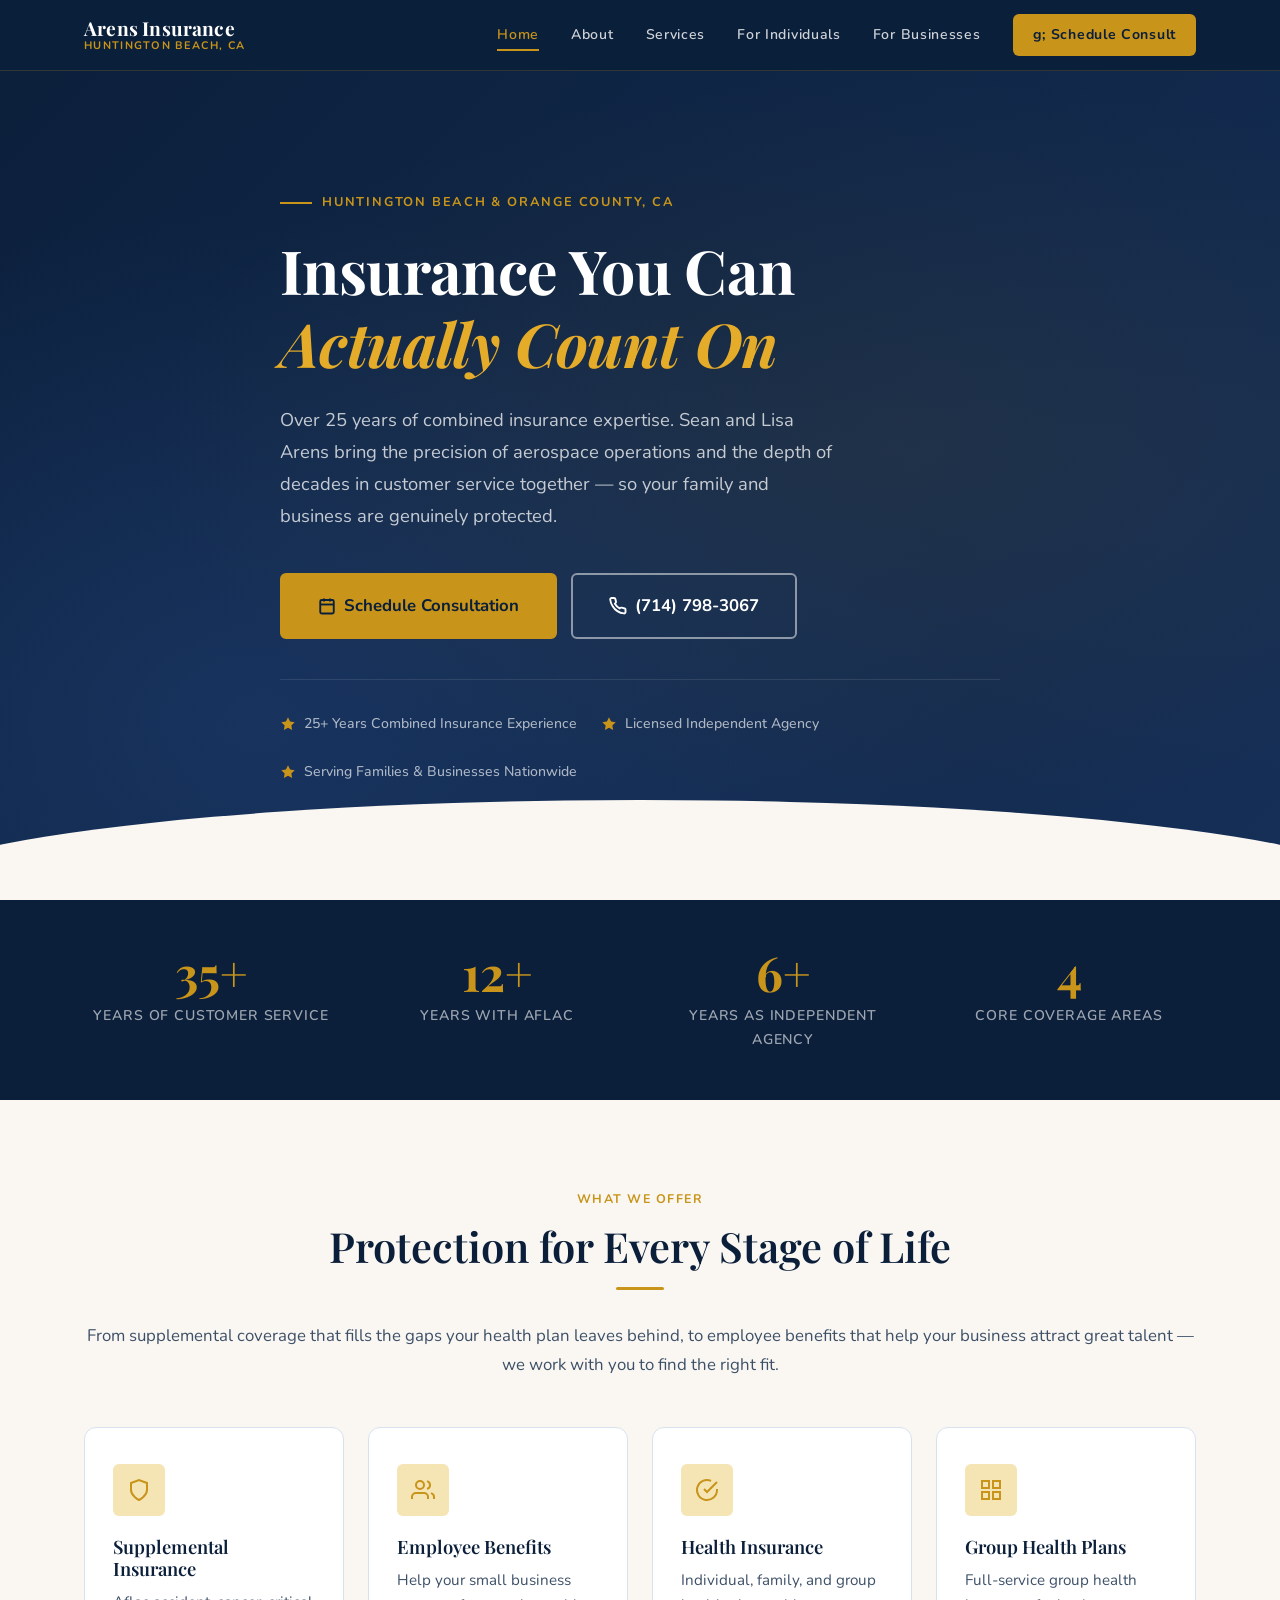
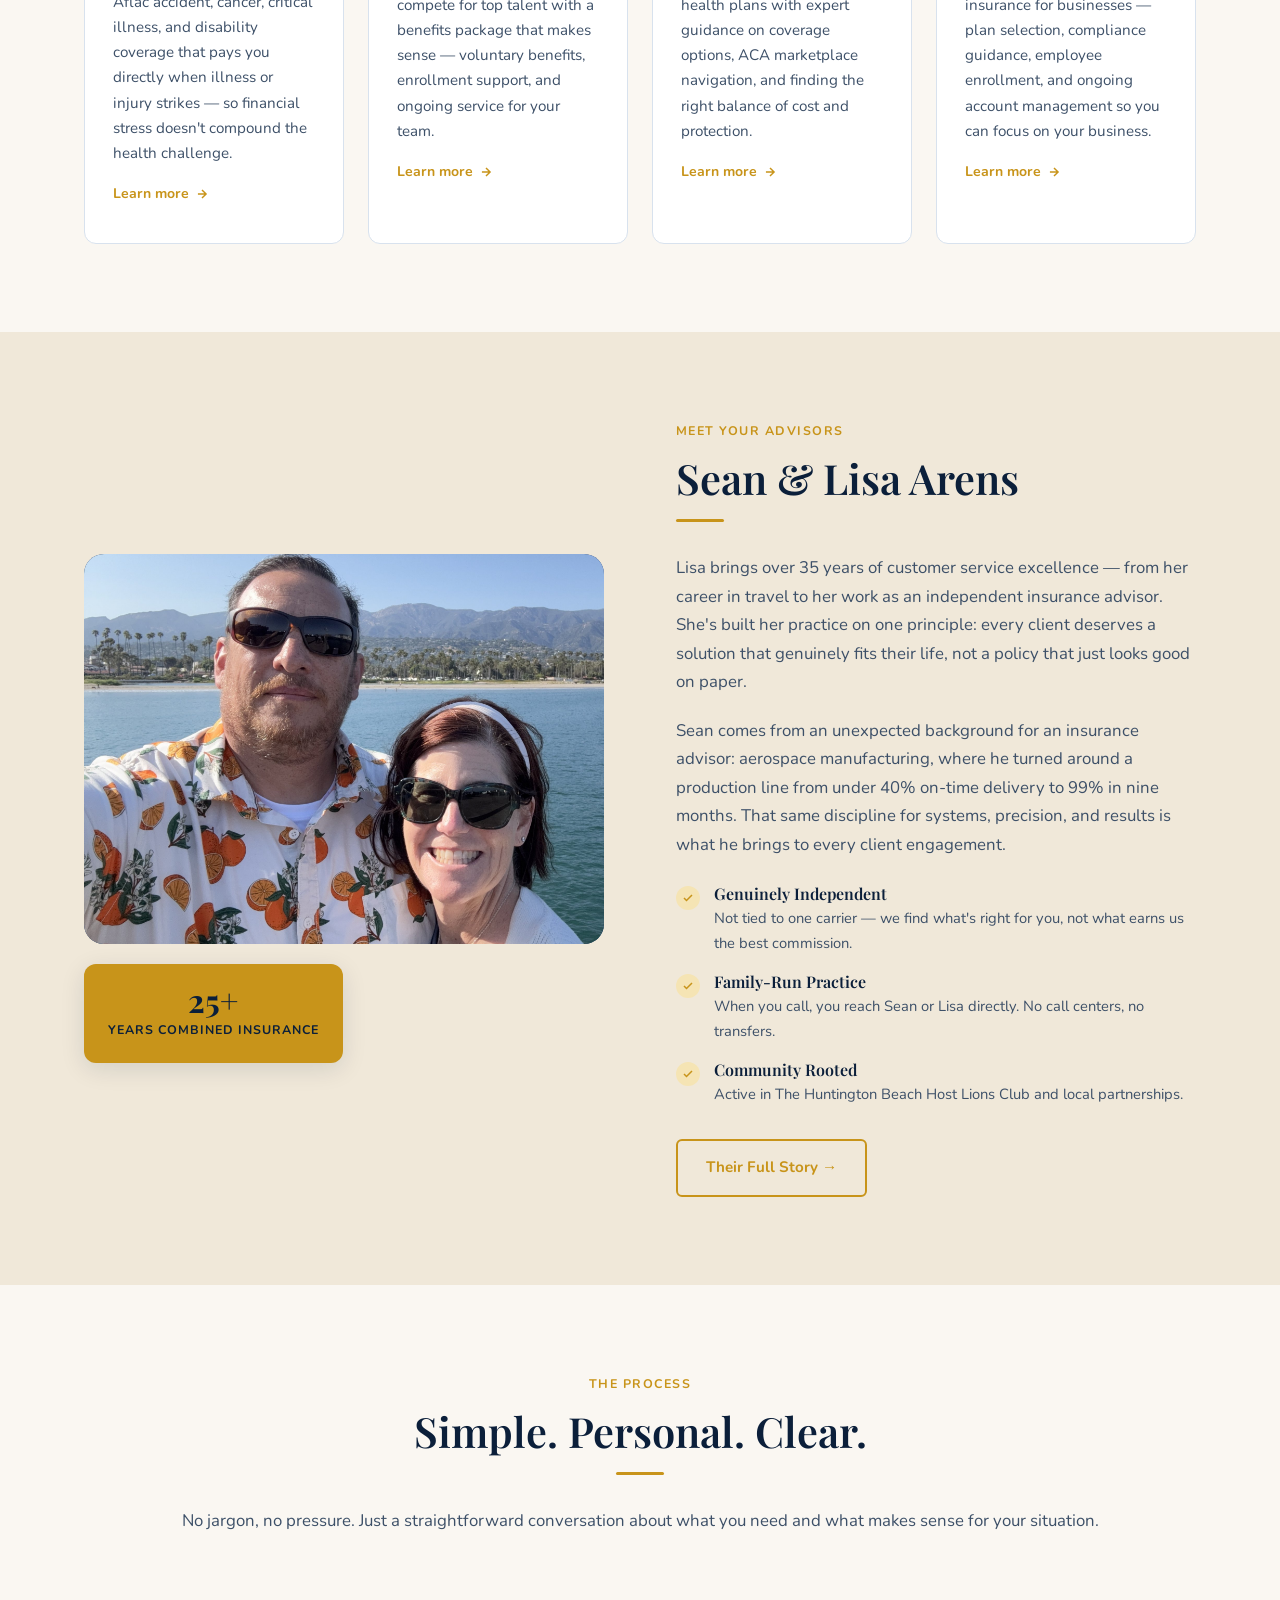
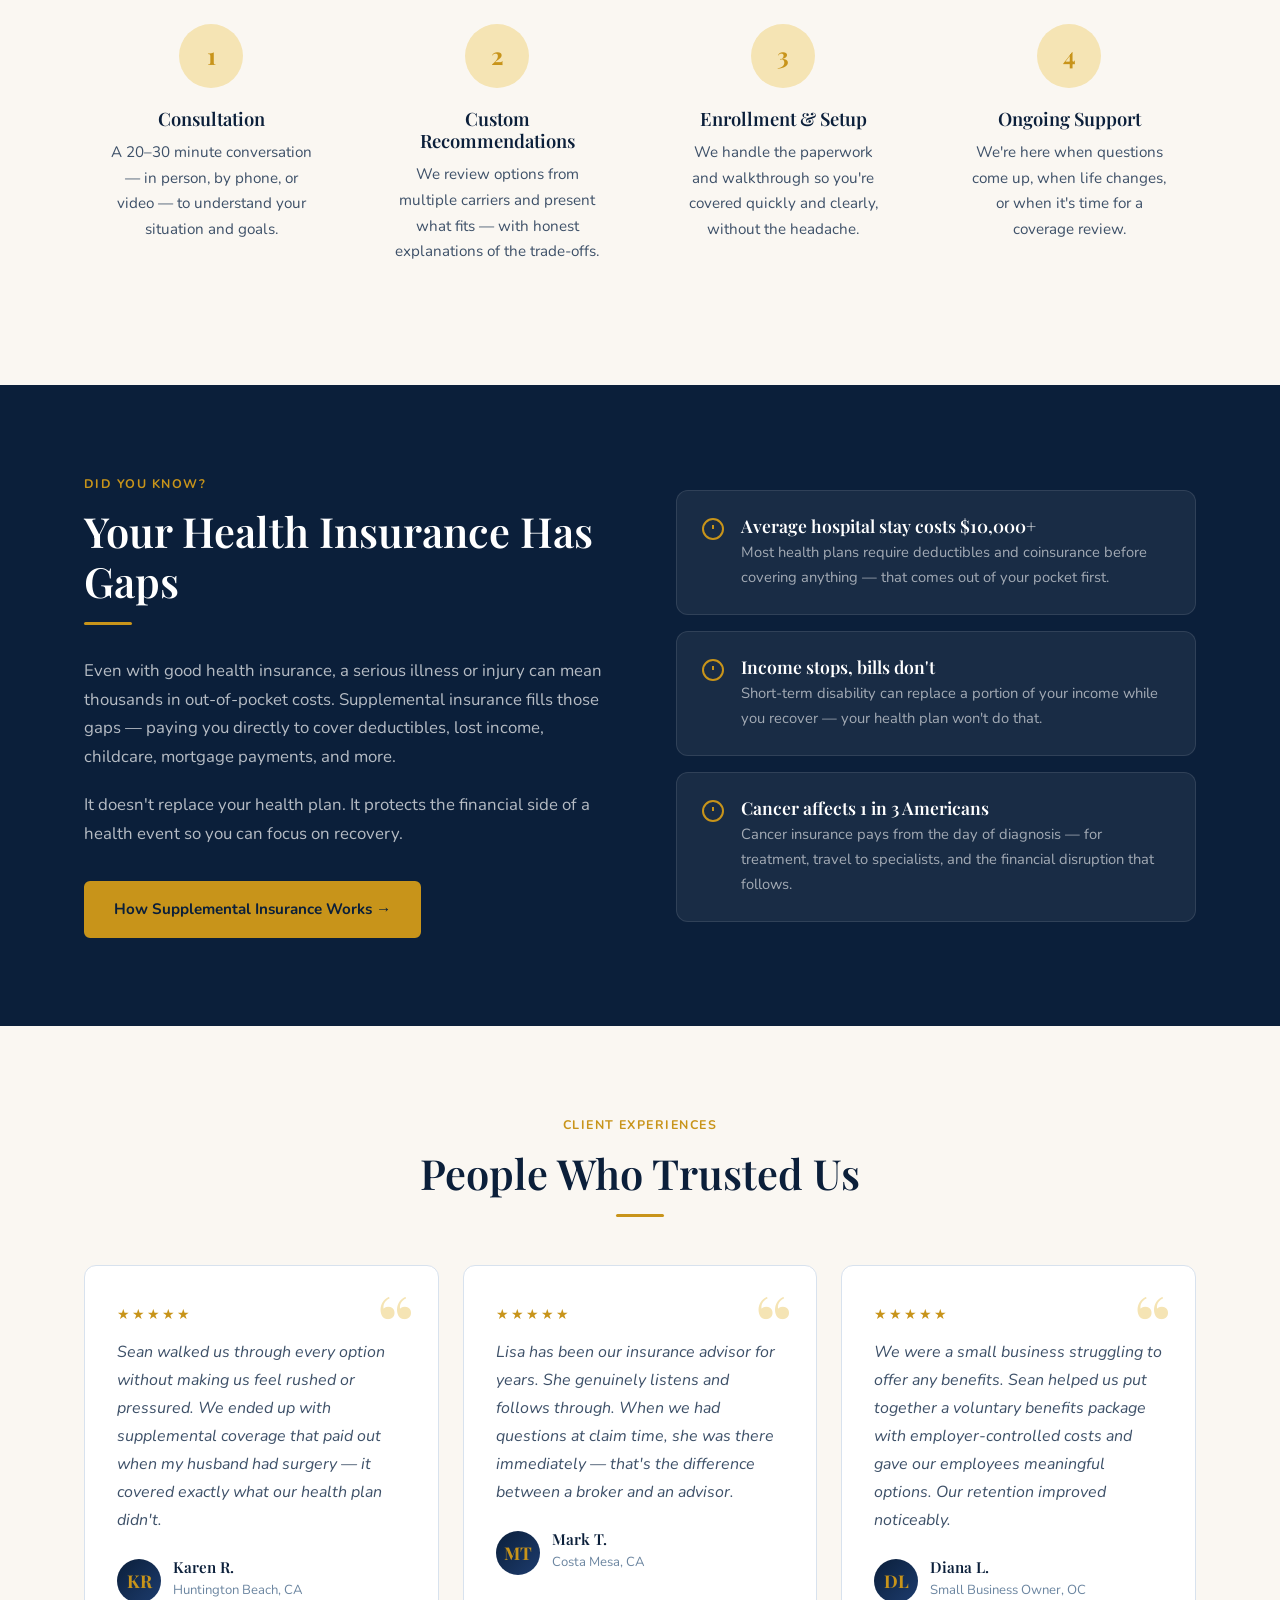
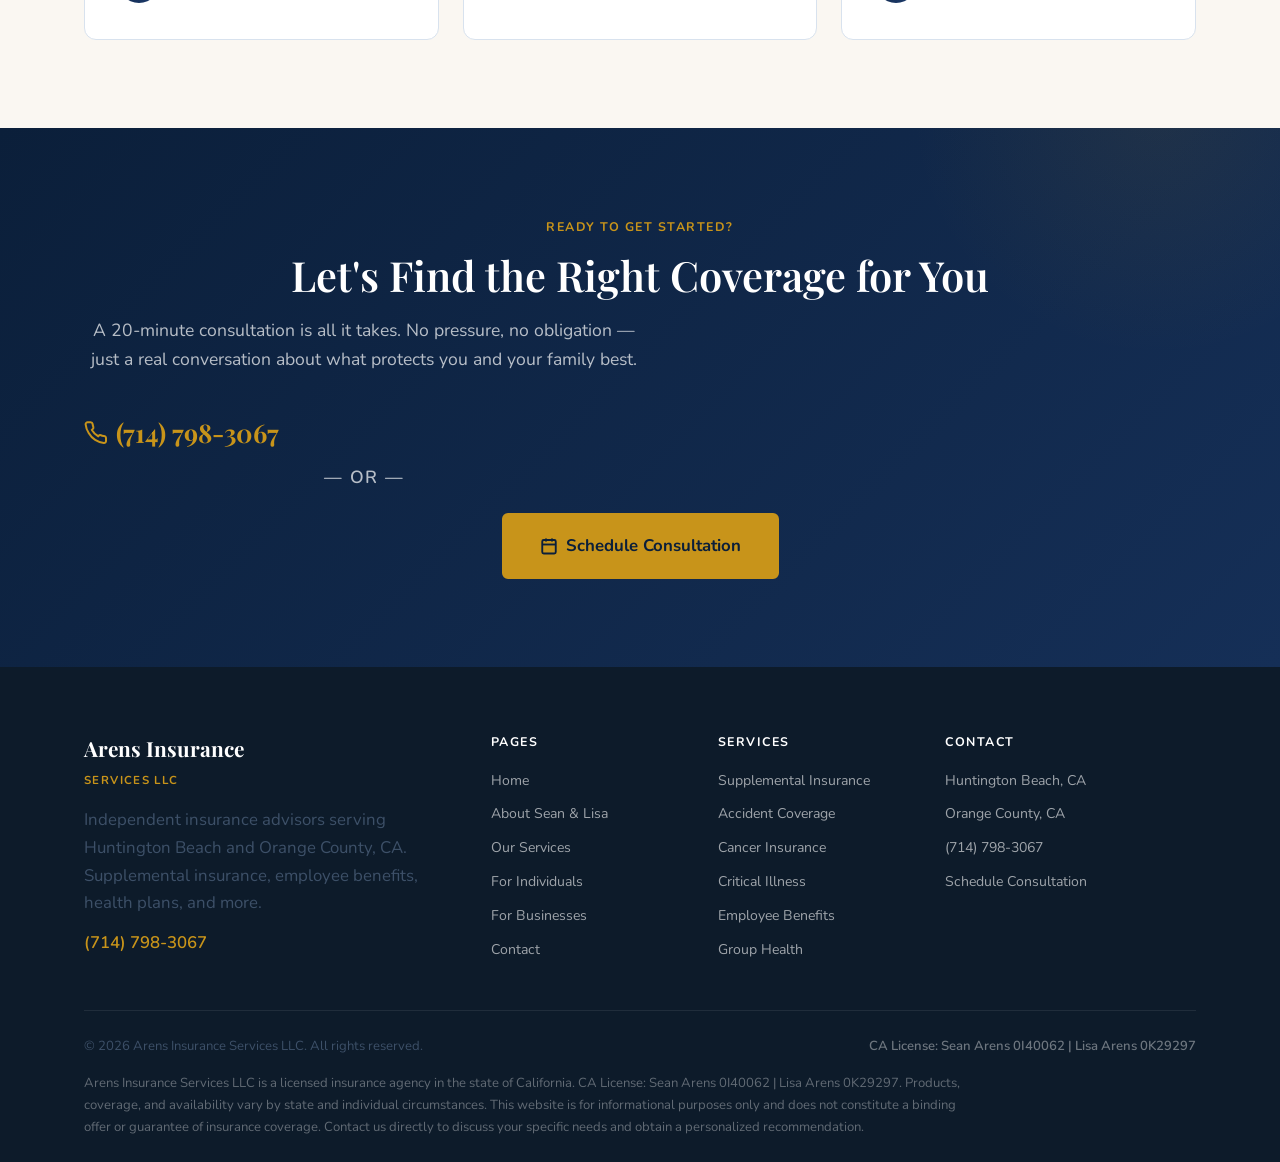
==== commit 9ab22ce0: "QC updates: remove Free, fix experience stats, add couple photo, remove Hearing and Farmers referenc" ====
--- a/index.html
+++ b/index.html
@@ -51,9 +51,9 @@
           <svg width="18" height="18" viewBox="0 0 24 24" fill="none" stroke="currentColor" stroke-width="2.5"><rect x="3" y="4" width="18" height="18" rx="2"/><line x1="16" y1="2" x2="16" y2="6"/><line x1="8" y1="2" x2="8" y2="6"/><line x1="3" y1="10" x2="21" y2="10"/></svg>
           Schedule Consultation
         </a>
-        <a href="tel:7149632428" class="btn btn-outline btn-lg">
+        <a href="tel:7147983067" class="btn btn-outline btn-lg">
           <svg width="18" height="18" viewBox="0 0 24 24" fill="none" stroke="currentColor" stroke-width="2.5"><path d="M22 16.92v3a2 2 0 0 1-2.18 2 19.79 19.79 0 0 1-8.63-3.07A19.5 19.5 0 0 1 4.69 12a19.79 19.79 0 0 1-3.07-8.67A2 2 0 0 1 3.6 1.28h3a2 2 0 0 1 2 1.72c.127.96.361 1.903.7 2.81a2 2 0 0 1-.45 2.11L7.91 8.96a16 16 0 0 0 6.29 6.29l.54-.54a2 2 0 0 1 2.11-.45c.907.339 1.85.573 2.81.7A2 2 0 0 1 22 16.92z"/></svg>
-          (714) 963-2428
+          (714) 798-3067
         </a>
       </div>
       <div class="hero-trust animate-fade-up delay-4">
@@ -330,7 +330,7 @@
       </div>
       <div class="testimonial-card">
         <div class="stars">★★★★★</div>
-        <p class="testimonial-text">We were a small business struggling to offer any benefits. Sean helped us put together a voluntary benefits package that cost us nothing and gave our employees meaningful options. Our retention improved noticeably.</p>
+        <p class="testimonial-text">We were a small business struggling to offer any benefits. Sean helped us put together a voluntary benefits package with employer-controlled costs and gave our employees meaningful options. Our retention improved noticeably.</p>
         <div class="testimonial-author">
           <div class="author-avatar">DL</div>
           <div class="author-info">
@@ -352,7 +352,7 @@
       <p>A 20-minute consultation is all it takes. No pressure, no obligation — just a real conversation about what protects you and your family best.</p>
       <div class="cta-phones">
         <svg width="24" height="24" viewBox="0 0 24 24" fill="none" stroke="currentColor" stroke-width="2"><path d="M22 16.92v3a2 2 0 0 1-2.18 2 19.79 19.79 0 0 1-8.63-3.07A19.5 19.5 0 0 1 4.69 12a19.79 19.79 0 0 1-3.07-8.67A2 2 0 0 1 3.6 1.28h3a2 2 0 0 1 2 1.72c.127.96.361 1.903.7 2.81a2 2 0 0 1-.45 2.11L7.91 8.96a16 16 0 0 0 6.29 6.29l.54-.54a2 2 0 0 1 2.11-.45c.907.339 1.85.573 2.81.7A2 2 0 0 1 22 16.92z"/></svg>
-        <a href="tel:7149632428">(714) 963-2428</a>
+        <a href="tel:7147983067">(714) 798-3067</a>
       </div>
       <p class="cta-or" style="margin-bottom:20px">— or —</p>
       <a href="contact.html" class="btn btn-primary btn-lg">
@@ -372,7 +372,7 @@
         <div class="footer-logo-tagline">Services LLC</div>
         <p>Independent insurance advisors serving Huntington Beach and Orange County, CA. Supplemental insurance, employee benefits, health plans, and more.</p>
         <p style="margin-top:12px">
-          <a href="tel:7149632428" style="color:var(--amber);font-weight:600">(714) 963-2428</a>
+          <a href="tel:7147983067" style="color:var(--amber);font-weight:600">(714) 798-3067</a>
         </p>
       </div>
       <div class="footer-col">
@@ -402,18 +402,18 @@
         <ul>
           <li style="color:rgba(255,255,255,.6)">Huntington Beach, CA</li>
           <li style="color:rgba(255,255,255,.6)">Orange County, CA</li>
-          <li><a href="tel:7149632428">(714) 963-2428</a></li>
+          <li><a href="tel:7147983067">(714) 798-3067</a></li>
           <li><a href="contact.html">Schedule Consultation</a></li>
         </ul>
       </div>
     </div>
     <div class="footer-bottom">
       <div class="footer-bottom-row">
-        <p>© 2025 Arens Insurance Services LLC. All rights reserved.</p>
-        <span class="footer-license">[CA License #XXXXXXX]</span>
+        <p>© 2026 Arens Insurance Services LLC. All rights reserved.</p>
+        <span class="footer-license">CA License: Sean Arens 0I40062 | Lisa Arens 0K29297</span>
       </div>
       <p class="footer-disclaimer">
-        Arens Insurance Services LLC is a licensed insurance agency in the state of California. [CA License #XXXXXXX]. Products, coverage, and availability vary by state and individual circumstances. This website is for informational purposes only and does not constitute a binding offer or guarantee of insurance coverage. Contact us directly to discuss your specific needs and obtain a personalized recommendation.
+        Arens Insurance Services LLC is a licensed insurance agency in the state of California. CA License: Sean Arens 0I40062 | Lisa Arens 0K29297. Products, coverage, and availability vary by state and individual circumstances. This website is for informational purposes only and does not constitute a binding offer or guarantee of insurance coverage. Contact us directly to discuss your specific needs and obtain a personalized recommendation.
       </p>
     </div>
   </div>
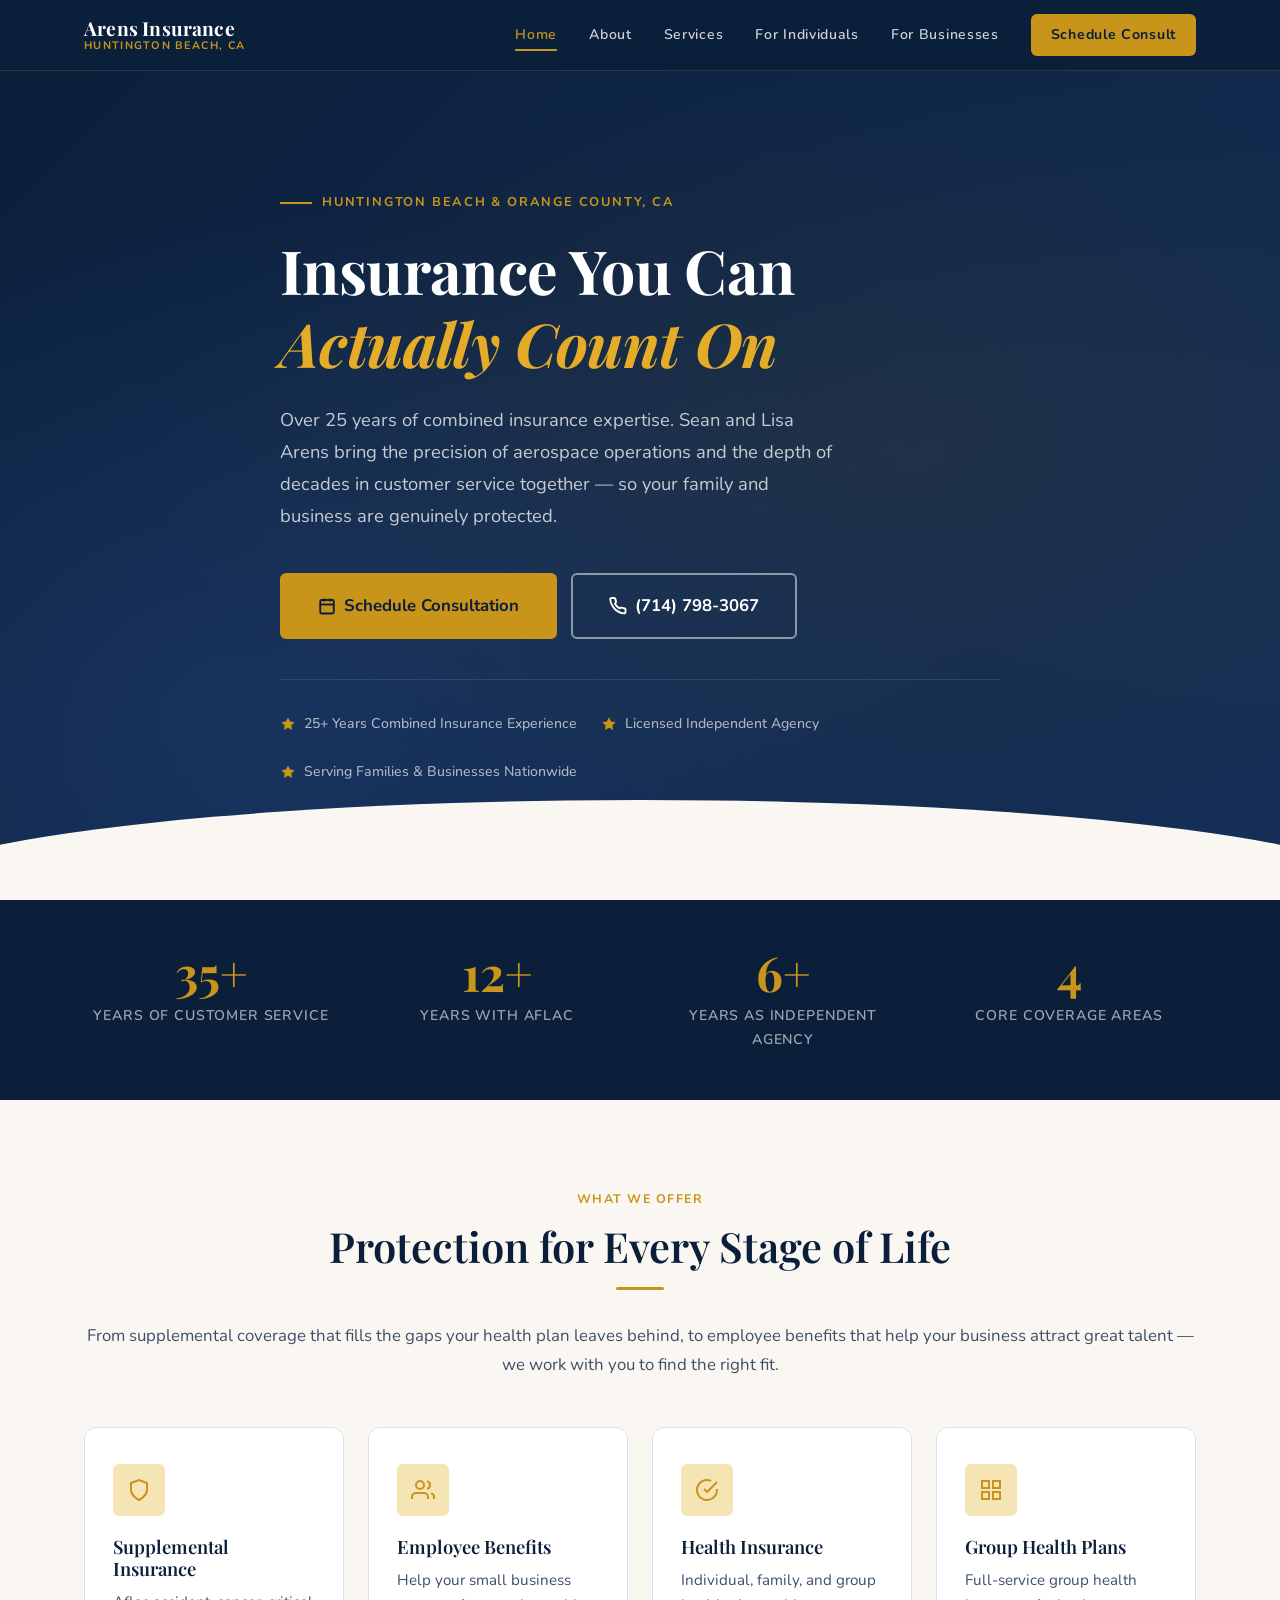
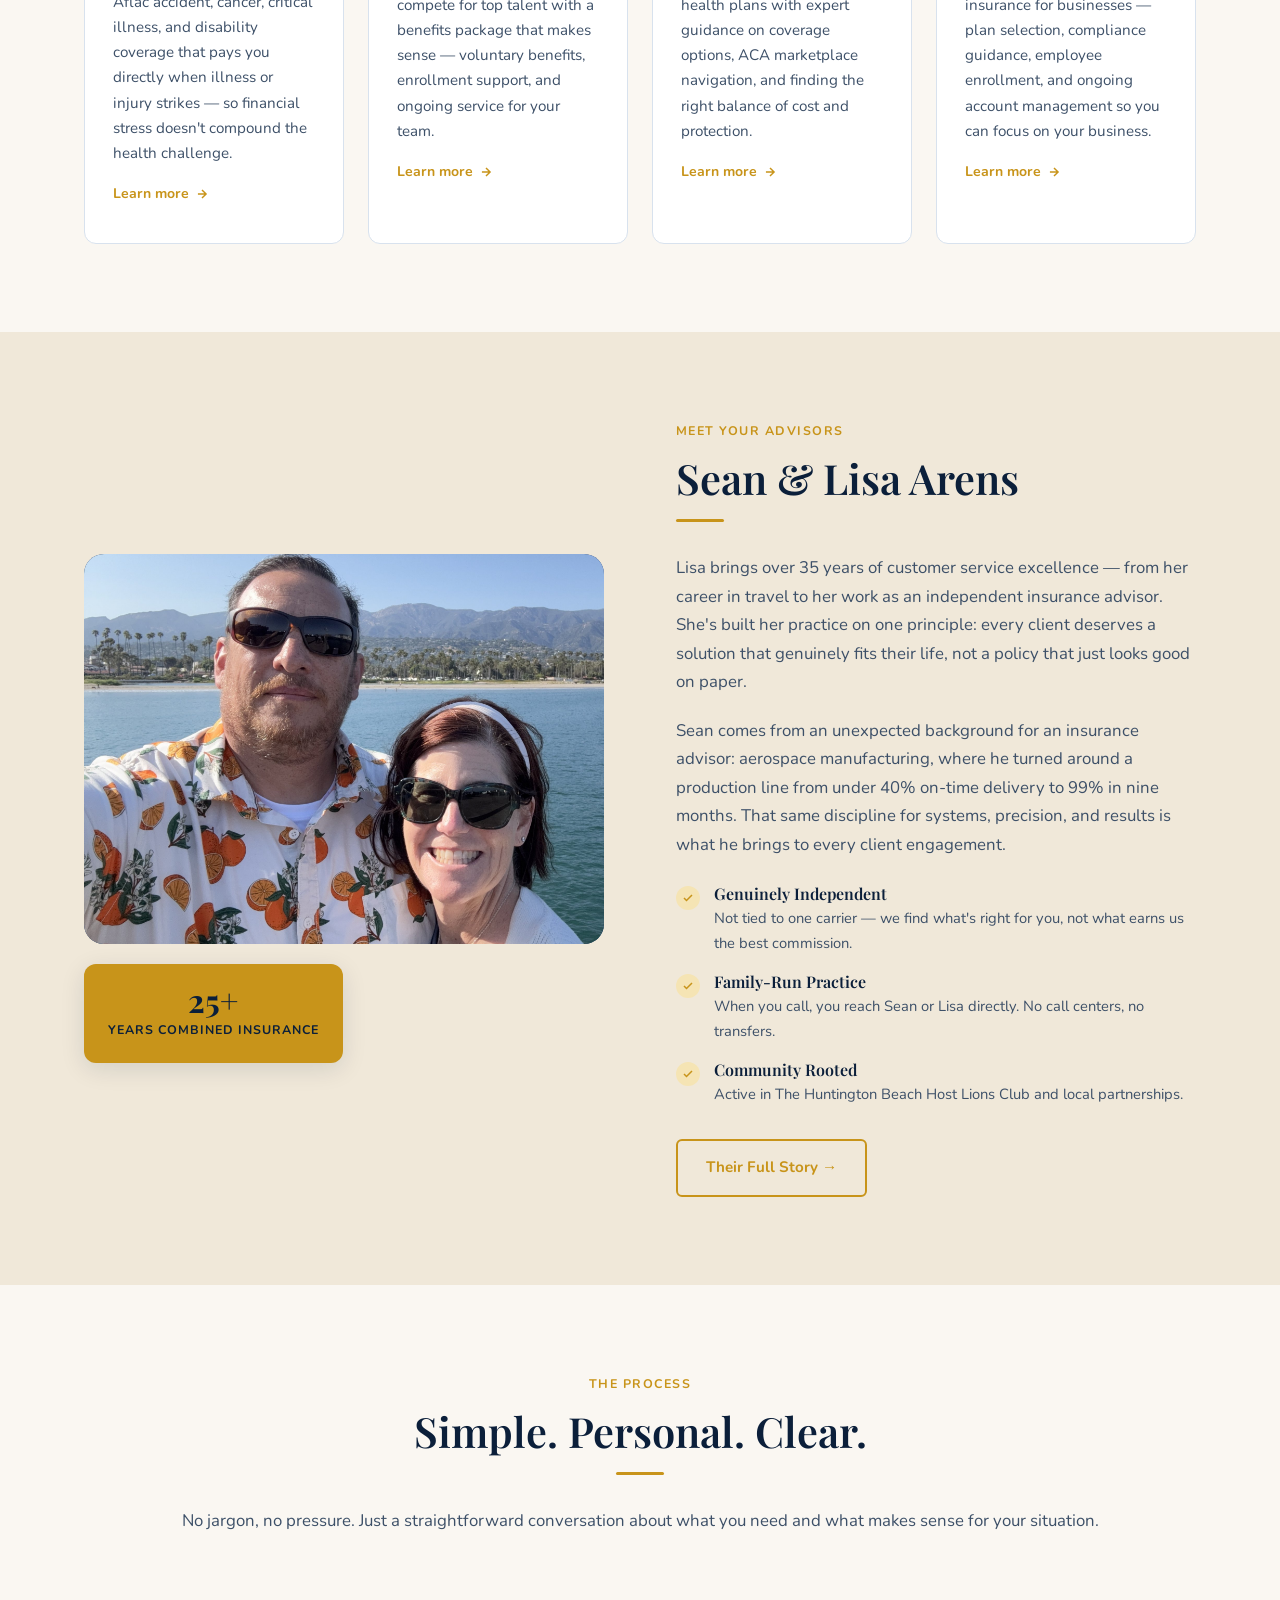
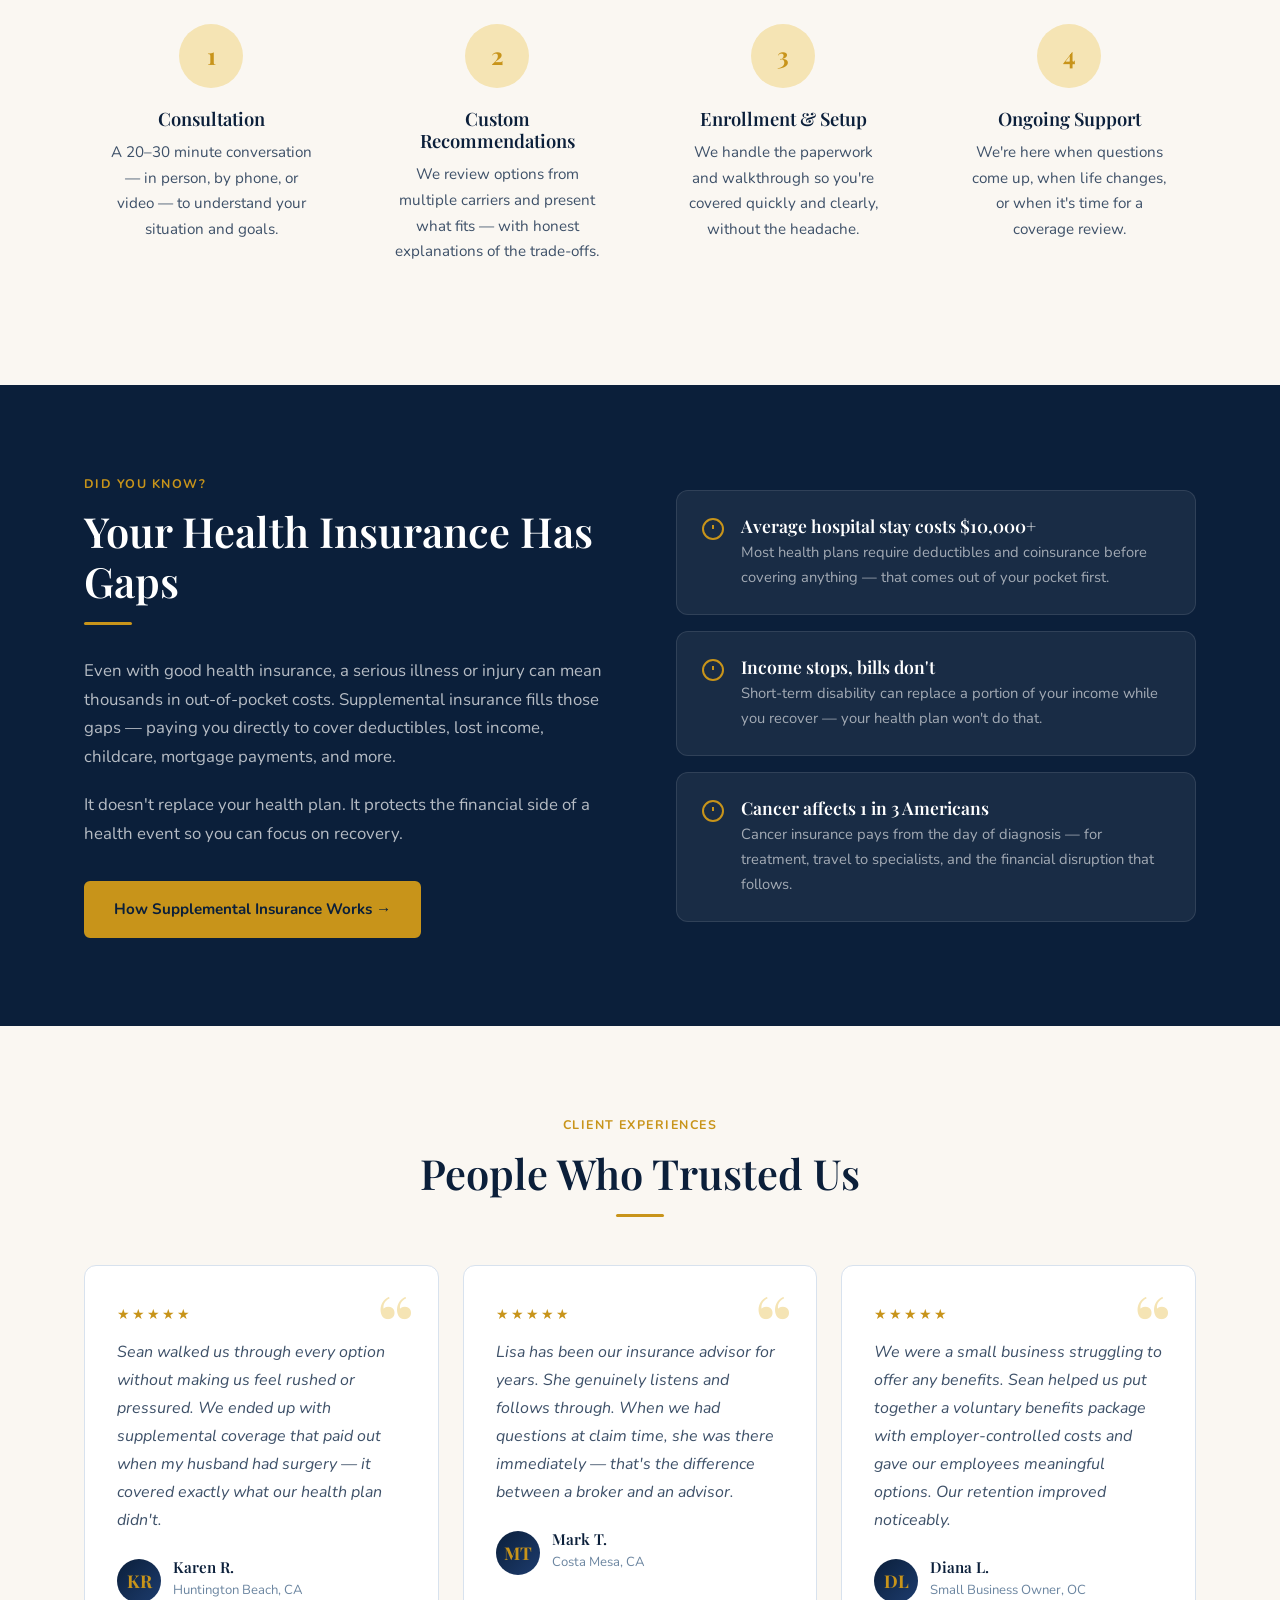
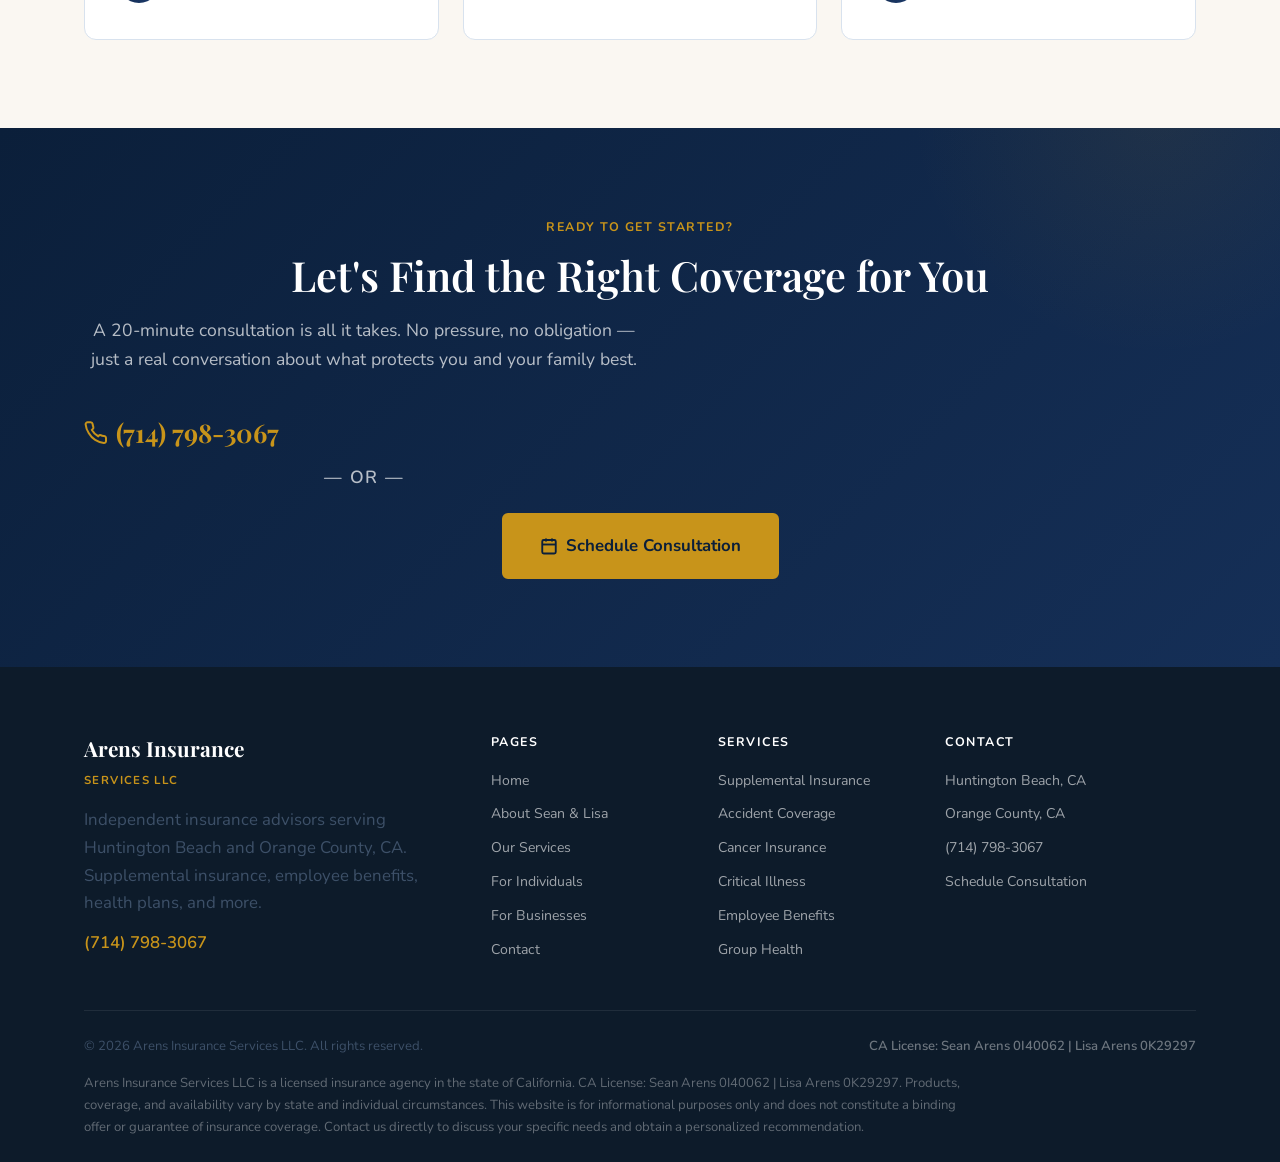
==== commit 1f2f34f6: "Fix nav button artifact" ====
--- a/index.html
+++ b/index.html
@@ -22,7 +22,7 @@
       <a href="services.html">Services</a>
       <a href="individuals.html">For Individuals</a>
       <a href="businesses.html">For Businesses</a>
-      <a href="contact.html" class="nav-cta">g; Schedule Consult</a>
+      <a href="contact.html" class="nav-cta">Schedule Consult</a>
     </div>
     <button class="hamburger" aria-label="Toggle menu">
       <span></span><span></span><span></span>
